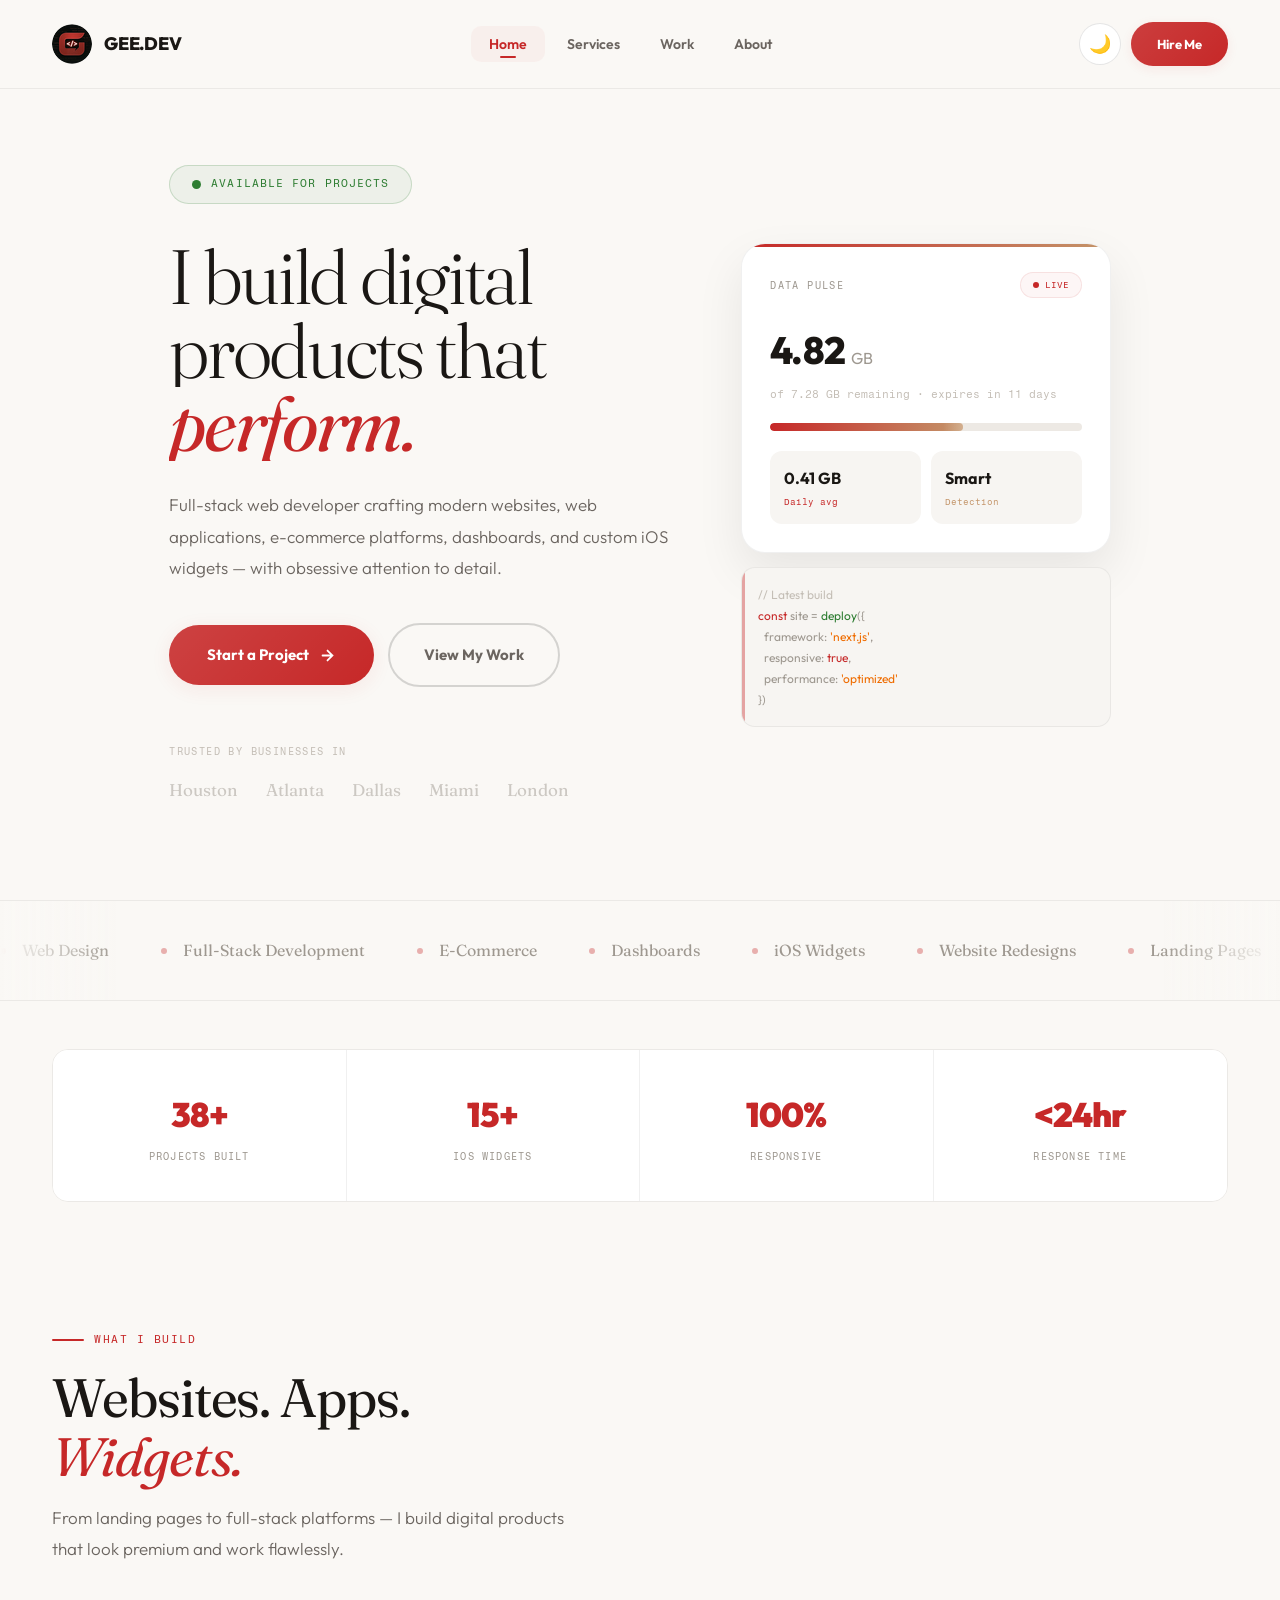
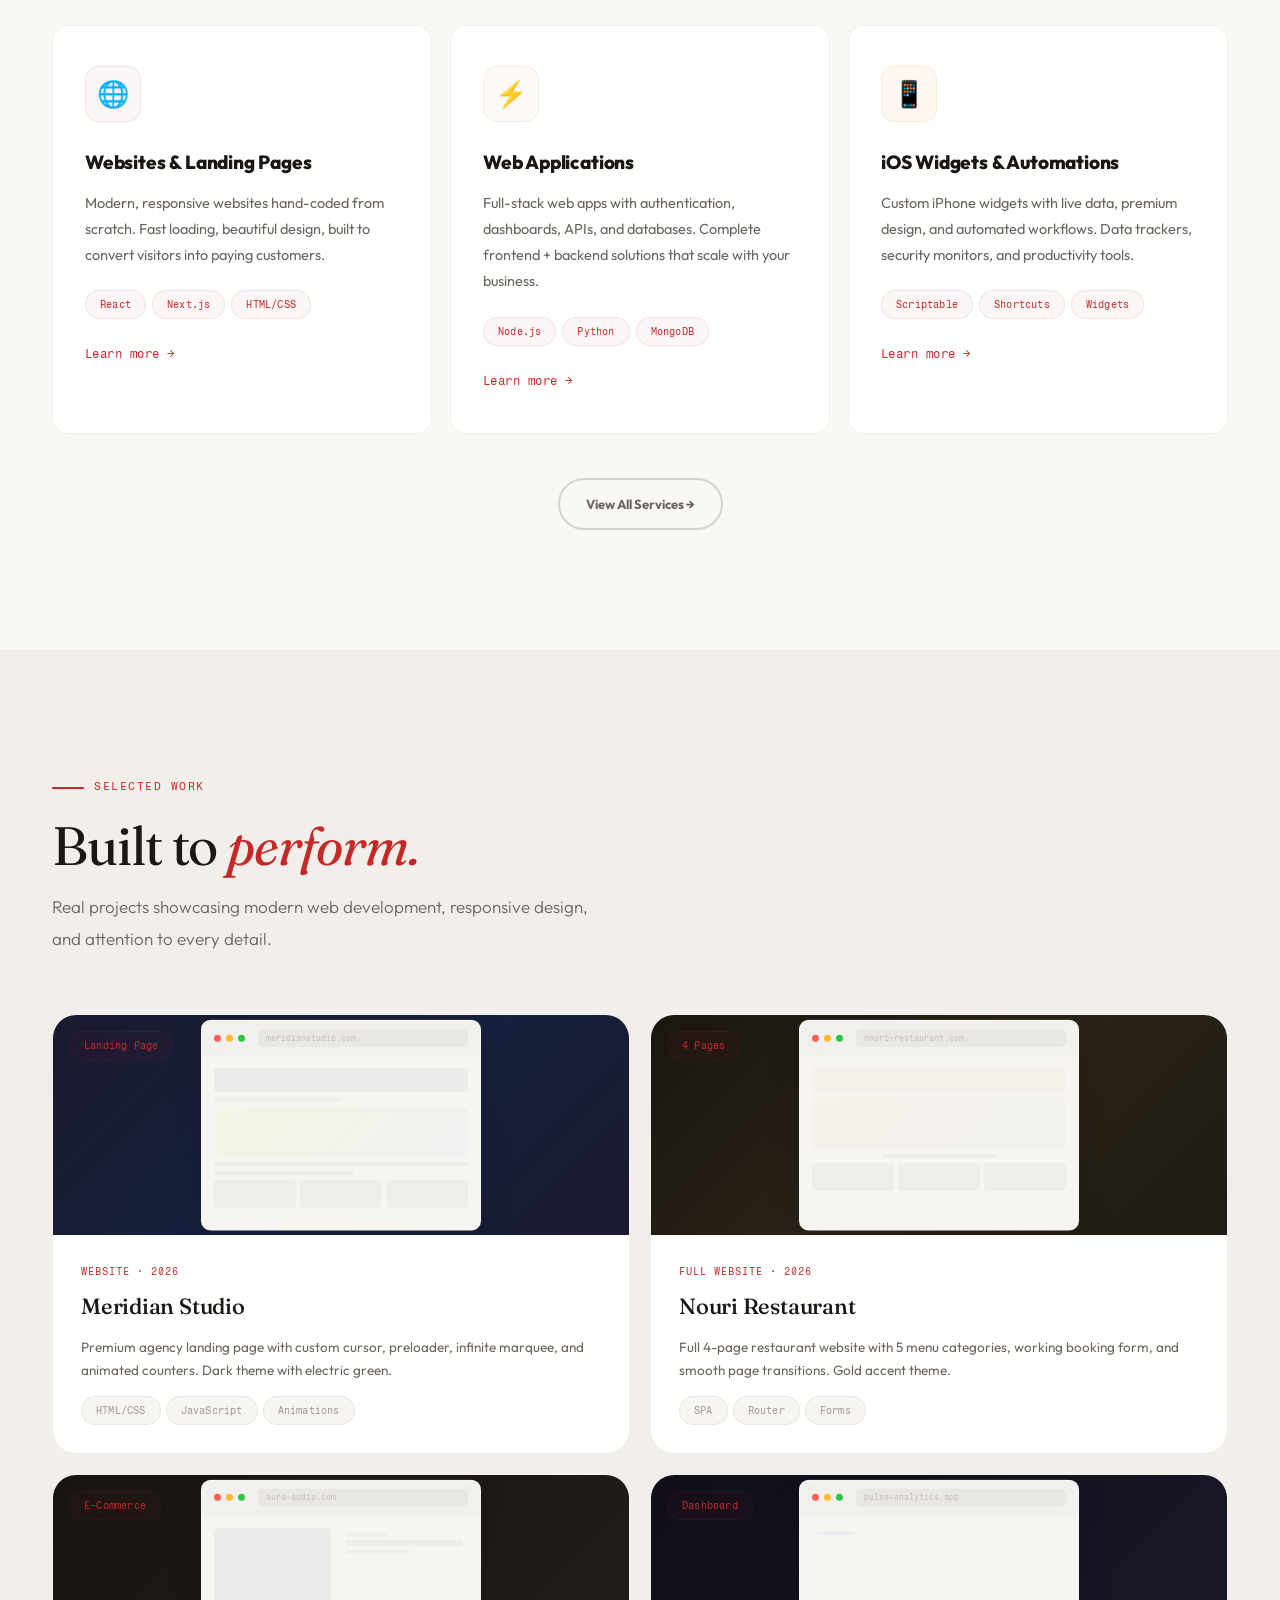
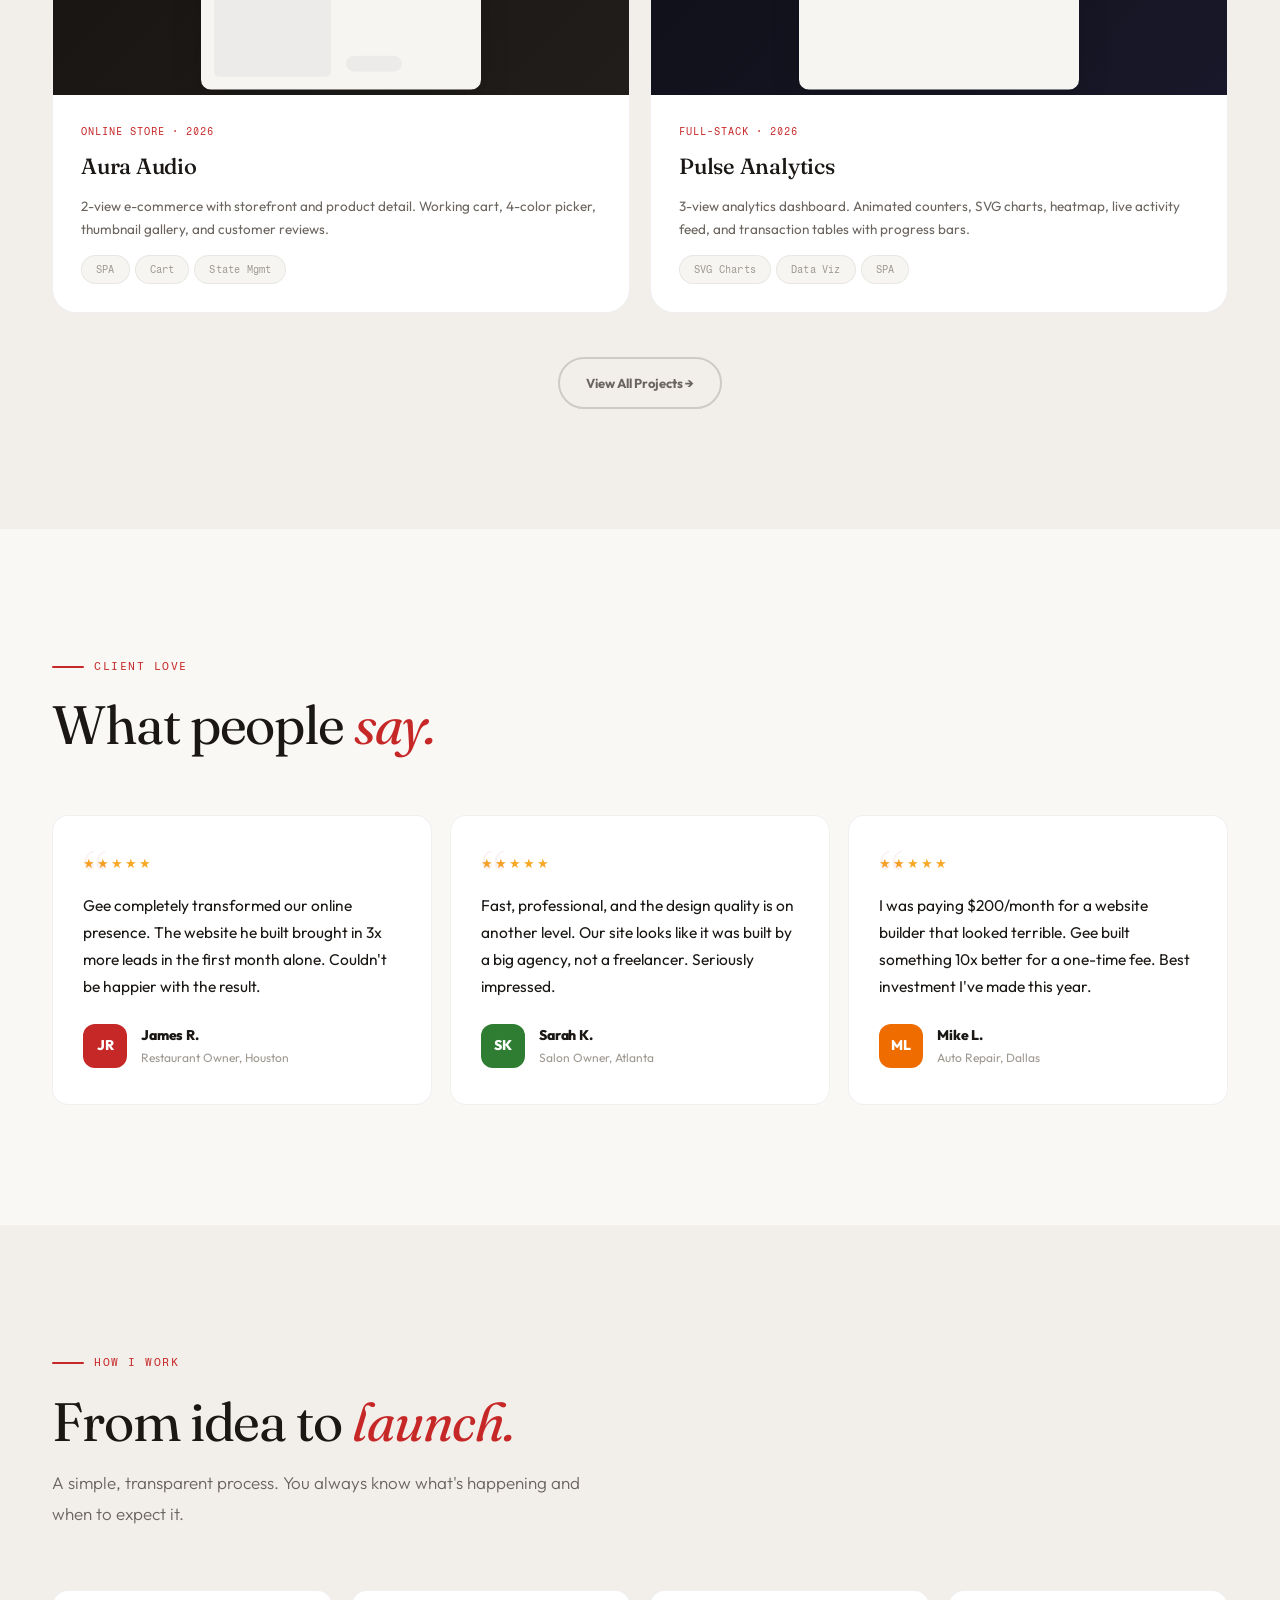
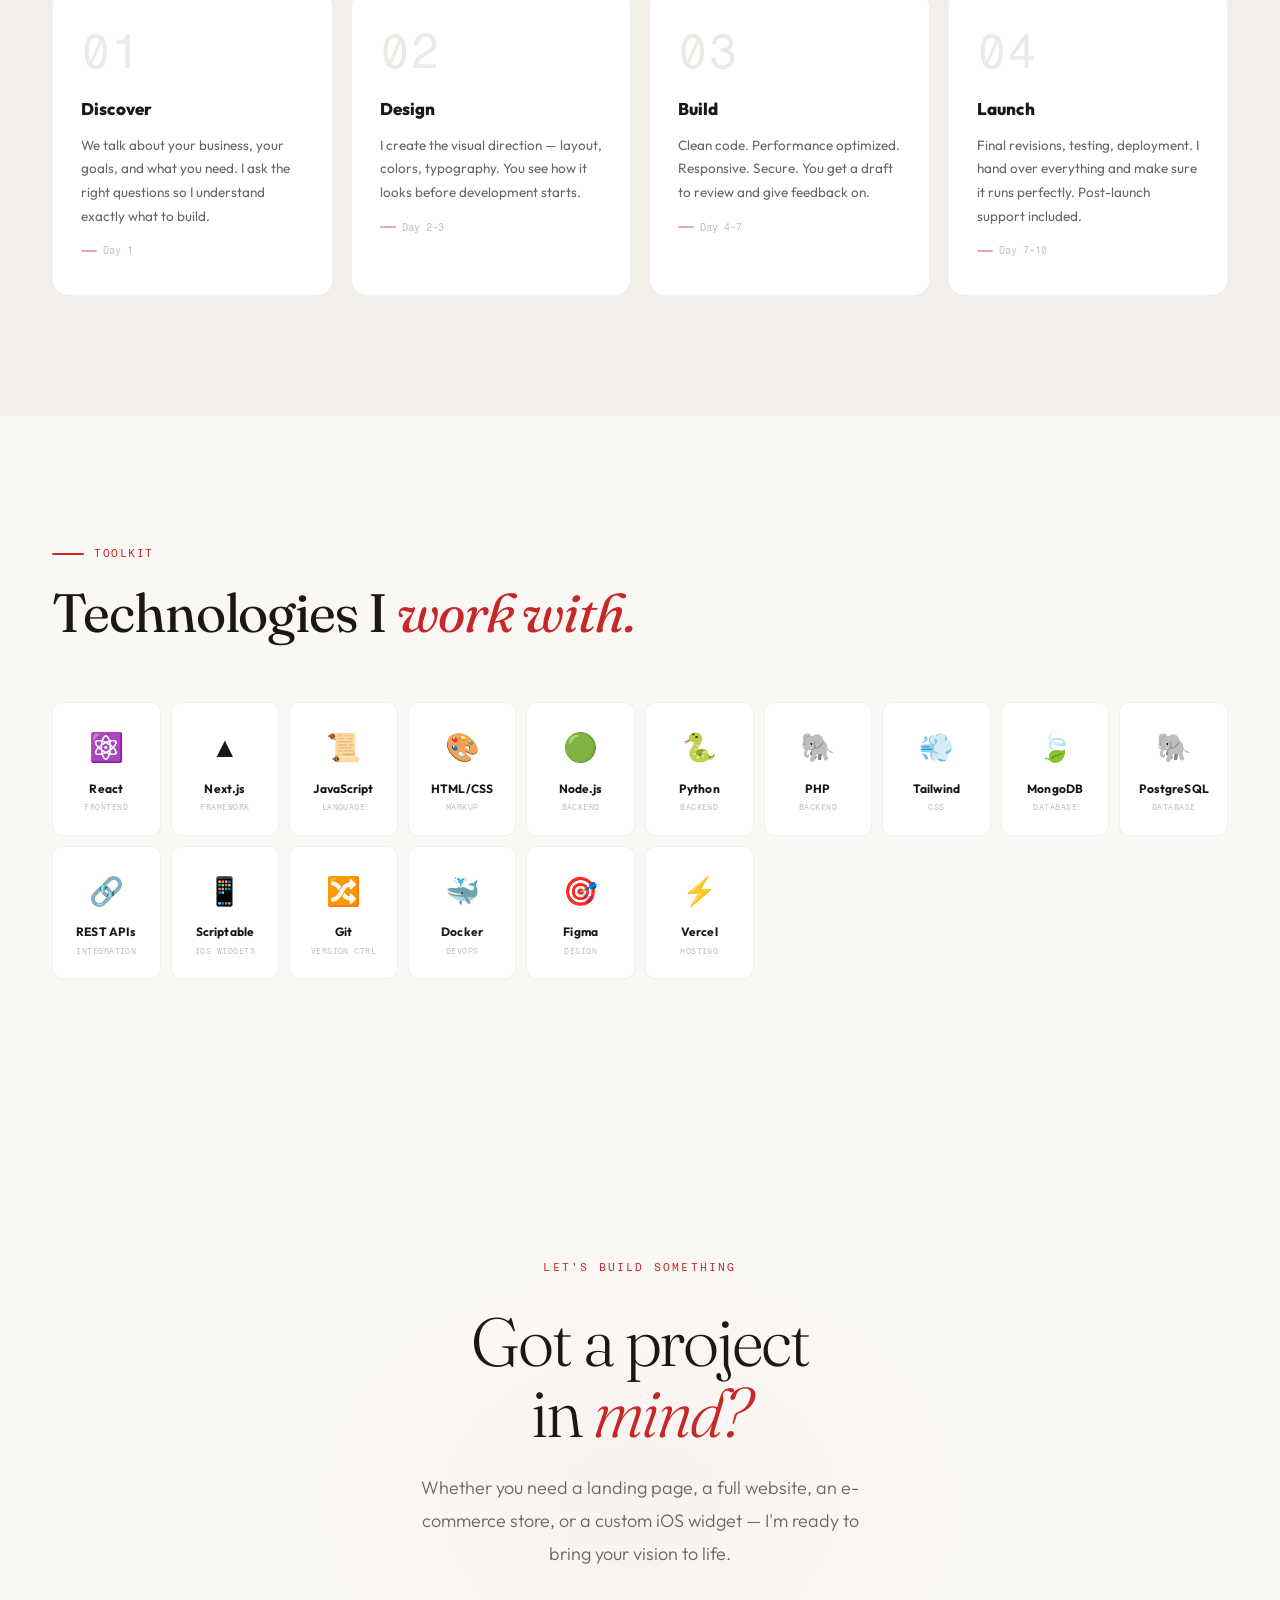
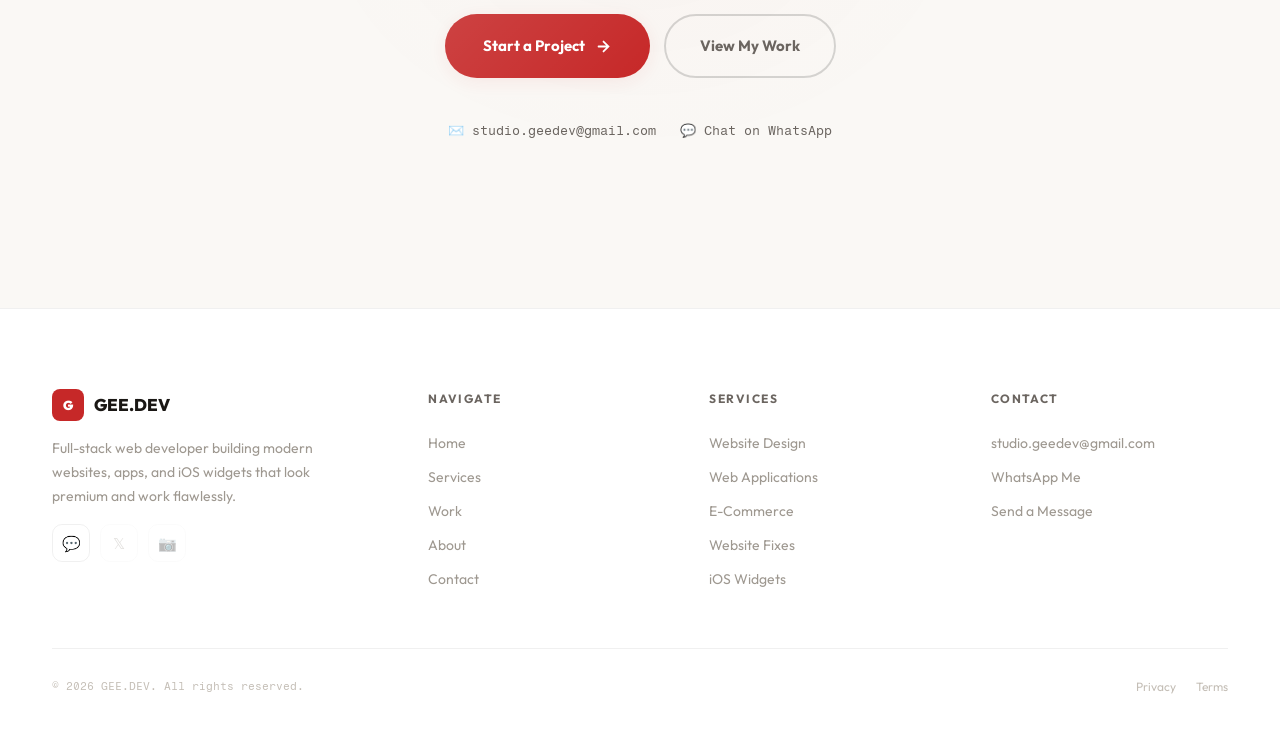
==== index.html @ 50d28ce0 "Update navigation styles for smoother transitions" ====
<!DOCTYPE html>
<html lang="en">
<head>
<meta charset="UTF-8">
<meta name="viewport" content="width=device-width, initial-scale=1.0">
<meta name="description" content="Gee — Full-Stack Web Developer. Modern websites, web apps, e-commerce, dashboards, and custom iOS widgets.">
<title>GEE.DEV — Full-Stack Web Developer</title>
<link rel="preconnect" href="https://fonts.googleapis.com">
<link rel="preconnect" href="https://fonts.gstatic.com" crossorigin>
<link href="https://fonts.googleapis.com/css2?family=Fraunces:ital,opsz,wght@0,9..144,300;0,9..144,400;0,9..144,500;0,9..144,600;0,9..144,700;1,9..144,300;1,9..144,400;1,9..144,500&family=Outfit:wght@200;300;400;500;600;700;800;900&family=Fragment+Mono:wght@400&display=swap" rel="stylesheet">
<style>
/* ═══════════════════════════════════════════════════════════
   GEE.DEV — FULL DESIGN SYSTEM + HOME PAGE
   Light default · Dark toggle · Red accent
   ═══════════════════════════════════════════════════════════ */
*,*::before,*::after{margin:0;padding:0;box-sizing:border-box}

/* ═══ LIGHT THEME (default) ═══ */
:root{
  --bg:#faf8f5;--bg2:#f2eeea;--bg3:#e8e4de;
  --surface:#ffffff;--surface2:#f7f5f2;--surface3:#ede9e4;
  --dark:#1a1714;--dark2:#2c2824;--dark3:#3d3832;
  --accent:#c62828;--accent2:#b71c1c;--accent-b:#e53935;--accent-light:#ef5350;
  --accent-dim:rgba(198,40,40,.04);--accent-mid:rgba(198,40,40,.1);--accent-glow:rgba(198,40,40,.08);--accent-strong:rgba(198,40,40,.18);
  --warm:#c4956a;--warm2:#d4a574;--warm-dim:rgba(196,149,106,.06);--warm-mid:rgba(196,149,106,.12);
  --mint:#2e7d32;--mint-dim:rgba(46,125,50,.05);
  --blue:#1565c0;--blue-dim:rgba(21,101,192,.05);
  --amber:#ef6c00;--amber-dim:rgba(239,108,0,.05);
  --pink:#ad1457;--pink-dim:rgba(173,20,87,.05);
  --sky:#0277bd;--sky-dim:rgba(2,119,189,.05);
  --gold:#f9a825;--gold-dim:rgba(249,168,37,.05);
  --text:#1a1714;--text2:#6b6560;--text3:#9e9890;--text4:#c4beb6;
  --border:rgba(0,0,0,.06);--border2:rgba(0,0,0,.1);--border3:rgba(0,0,0,.15);--border-h:rgba(198,40,40,.18);
  --shadow-sm:0 2px 8px rgba(0,0,0,.04);--shadow-md:0 8px 24px rgba(0,0,0,.06);--shadow-lg:0 20px 48px rgba(0,0,0,.08);--shadow-xl:0 32px 72px rgba(0,0,0,.1);
  --glass:rgba(255,255,255,.8);--glass-border:rgba(0,0,0,.06);
  --nav-bg:rgba(250,248,245,.88);
  --fd:'Fraunces',serif;--fb:'Outfit',sans-serif;--fm:'Fragment Mono',monospace;
  --r:16px;--rs:10px;--rx:24px;--ease:cubic-bezier(.23,1,.32,1);--ease2:cubic-bezier(.4,0,.2,1);
}

/* ═══ DARK THEME ═══ */
[data-theme="dark"]{
  --bg:#0e0d10;--bg2:#141318;--bg3:#1a1920;
  --surface:#18171e;--surface2:#1e1d26;--surface3:#26252e;
  --dark:#f0ece8;--dark2:#d8d4ce;--dark3:#b8b4ae;
  --accent:#ef5350;--accent2:#e53935;--accent-b:#ff6b6b;--accent-light:#ff8a80;
  --accent-dim:rgba(239,83,80,.05);--accent-mid:rgba(239,83,80,.12);--accent-glow:rgba(239,83,80,.1);--accent-strong:rgba(239,83,80,.2);
  --warm:#c4956a;--warm2:#d4a574;--warm-dim:rgba(196,149,106,.06);--warm-mid:rgba(196,149,106,.1);
  --mint:#66bb6a;--mint-dim:rgba(102,187,106,.06);
  --blue:#42a5f5;--blue-dim:rgba(66,165,245,.06);
  --amber:#ffa726;--amber-dim:rgba(255,167,38,.06);
  --pink:#ec407a;--pink-dim:rgba(236,64,122,.06);
  --sky:#29b6f6;--sky-dim:rgba(41,182,246,.06);
  --gold:#ffca28;--gold-dim:rgba(255,202,40,.06);
  --text:#e8e4e0;--text2:#8a8680;--text3:#5a5650;--text4:#3a3630;
  --border:rgba(255,255,255,.05);--border2:rgba(255,255,255,.08);--border3:rgba(255,255,255,.12);--border-h:rgba(239,83,80,.2);
  --shadow-sm:0 2px 8px rgba(0,0,0,.15);--shadow-md:0 8px 24px rgba(0,0,0,.2);--shadow-lg:0 20px 48px rgba(0,0,0,.25);--shadow-xl:0 32px 72px rgba(0,0,0,.3);
  --glass:rgba(14,13,16,.85);--glass-border:rgba(255,255,255,.06);
  --nav-bg:rgba(14,13,16,.88);
}

/* BASE */
html{scroll-behavior:smooth}
body{background:var(--bg);color:var(--text);font-family:var(--fb);font-size:16px;line-height:1.7;overflow-x:hidden;-webkit-font-smoothing:antialiased;transition:background .5s var(--ease2),color .4s}
::selection{background:var(--accent);color:#fff}
a{color:inherit;text-decoration:none}
img{max-width:100%;display:block}

/* GRAIN OVERLAY */
body::after{content:'';position:fixed;inset:0;z-index:9998;pointer-events:none;opacity:.018;background-image:url("data:image/svg+xml,%3Csvg viewBox='0 0 512 512' xmlns='http://www.w3.org/2000/svg'%3E%3Cfilter id='n'%3E%3CfeTurbulence type='fractalNoise' baseFrequency='0.65' numOctaves='4' stitchTiles='stitch'/%3E%3C/filter%3E%3Crect width='100%25' height='100%25' filter='url(%23n)'/%3E%3C/svg%3E")}
[data-theme="dark"] body::after{opacity:.03}

/* AMBIENT GLOW */
.ambient{position:fixed;inset:0;pointer-events:none;z-index:0;overflow:hidden}
.ambient-orb{position:absolute;border-radius:50%;filter:blur(80px);opacity:.4;transition:opacity .6s}
.orb-1{width:600px;height:600px;top:-200px;right:-100px;background:var(--accent-dim);animation:orbFloat1 20s ease-in-out infinite}
.orb-2{width:400px;height:400px;bottom:-100px;left:-80px;background:var(--warm-dim);animation:orbFloat2 25s ease-in-out infinite}
.orb-3{width:300px;height:300px;top:40%;left:50%;background:var(--accent-dim);animation:orbFloat3 30s ease-in-out infinite}
@keyframes orbFloat1{0%,100%{transform:translate(0,0) scale(1)}50%{transform:translate(-40px,30px) scale(1.05)}}
@keyframes orbFloat2{0%,100%{transform:translate(0,0) scale(1)}50%{transform:translate(30px,-20px) scale(1.08)}}
@keyframes orbFloat3{0%,100%{transform:translate(-50%,0) scale(1)}50%{transform:translate(-50%,20px) scale(1.1)}}

/* LAYOUT */
.wrap{position:relative;z-index:1}
.container{max-width:1280px;margin:0 auto;padding:0 52px}
.section{padding:120px 0}

/* PAGE ENTRANCE */
.page-enter{animation:pageIn .6s var(--ease) both}
@keyframes pageIn{from{opacity:0;transform:translateY(16px)}to{opacity:1;transform:translateY(0)}}

/* ═══════════════════════════════════════════════════════════
   NAVIGATION
   ═══════════════════════════════════════════════════════════ */
.nav{position:fixed;top:0;left:0;right:0;z-index:1000;padding:22px 0;transition:padding .4s,box-shadow .3s;background:var(--nav-bg);backdrop-filter:blur(24px);-webkit-backdrop-filter:blur(24px);border-bottom:1px solid var(--border)}
.nav.scrolled{padding:12px 0;box-shadow:var(--shadow-sm)}
.nav-inner{max-width:1280px;margin:0 auto;padding:0 52px;display:flex;align-items:center;justify-content:space-between}
/* Logo */
.nav-logo{display:flex;align-items:center;gap:12px;z-index:1001}
.nav-logo-icon{width:40px;height:40px;border-radius:10px;background:var(--accent);display:flex;align-items:center;justify-content:center;font-weight:900;font-size:17px;color:#fff;box-shadow:0 4px 16px var(--accent-glow);transition:all .4s var(--ease);position:relative;overflow:hidden}
.nav-logo-icon::after{content:'';position:absolute;inset:0;background:linear-gradient(135deg,rgba(255,255,255,.15),transparent);border-radius:10px}
.nav-logo:hover .nav-logo-icon{transform:rotate(-6deg) scale(1.08);box-shadow:0 6px 24px var(--accent-glow)}
.nav-logo-text{font-weight:800;font-size:18px;letter-spacing:-.01em}
/* Links */
.nav-links{display:flex;gap:4px;list-style:none;align-items:center}
.nav-links a{font-size:14px;font-weight:600;color:var(--text2);padding:9px 18px;border-radius:10px;transition:all .3s var(--ease);position:relative}
.nav-links a:hover{color:var(--text);background:var(--accent-dim)}
.nav-links a.active{color:var(--accent);background:var(--accent-dim)}
.nav-links a.active::after{content:'';position:absolute;bottom:4px;left:50%;transform:translateX(-50%);width:16px;height:2px;background:var(--accent);border-radius:2px}
/* Right side */
.nav-right{display:flex;align-items:center;gap:10px;z-index:1001}
.nav-hire{padding:11px 26px;background:var(--accent);color:#fff;border-radius:100px;font-weight:700;font-size:13px;transition:all .4s var(--ease);box-shadow:0 3px 12px var(--accent-glow);position:relative;overflow:hidden}
.nav-hire::before{content:'';position:absolute;inset:0;background:linear-gradient(135deg,rgba(255,255,255,.1),transparent)}
.nav-hire:hover{background:var(--accent2);transform:translateY(-1px);box-shadow:0 6px 24px var(--accent-glow)}

/* THEME TOGGLE */
.theme-btn{width:42px;height:42px;border-radius:50%;border:1px solid var(--border2);background:var(--surface);display:flex;align-items:center;justify-content:center;cursor:pointer;transition:all .3s var(--ease);font-size:18px;position:relative;overflow:hidden}
.theme-btn::after{content:'';position:absolute;inset:0;background:var(--accent-dim);opacity:0;transition:opacity .3s;border-radius:50%}
.theme-btn:hover{border-color:var(--accent-mid);transform:scale(1.08)}.theme-btn:hover::after{opacity:1}

/* HAMBURGER */
.hamburger{display:none;width:42px;height:42px;border-radius:10px;border:1px solid var(--border2);background:var(--surface);align-items:center;justify-content:center;cursor:pointer;z-index:1001;transition:all .3s;flex-direction:column;gap:5px;padding:12px}
.hamburger span{display:block;width:100%;height:2px;background:var(--text);border-radius:2px;transition:all .4s var(--ease);transform-origin:center}
.hamburger.active span:nth-child(1){transform:rotate(45deg) translate(5px,5px)}
.hamburger.active span:nth-child(2){opacity:0;transform:scaleX(0)}
.hamburger.active span:nth-child(3){transform:rotate(-45deg) translate(5px,-5px)}

/* MOBILE MENU */
.mobile-overlay{position:fixed;top:0;left:0;right:0;bottom:0;background:#faf8f5;background:var(--bg);z-index:998;display:none;flex-direction:column;align-items:center;justify-content:center;gap:10px;padding:20px}
.mobile-overlay.open{display:flex}
[data-theme="dark"] .mobile-overlay{background:#0e0d10;background:var(--bg)}
.mobile-overlay a{display:block;font-size:22px;font-weight:800;padding:18px 40px;color:#1a1714;color:var(--text);border-radius:16px;width:280px;text-align:center;background:#ffffff;background:var(--surface);border:2px solid rgba(0,0,0,.08);border-color:var(--border2);text-decoration:none;box-shadow:0 2px 8px rgba(0,0,0,.04)}
[data-theme="dark"] .mobile-overlay a{color:#e8e4e0;background:#18171e;border-color:rgba(255,255,255,.08)}
.mobile-overlay a.active{color:#c62828;color:var(--accent);border-color:rgba(198,40,40,.2);border-color:var(--accent-mid);background:rgba(198,40,40,.04);background:var(--accent-dim)}
[data-theme="dark"] .mobile-overlay a.active{color:#ef5350;border-color:rgba(239,83,80,.2);background:rgba(239,83,80,.05)}
.mobile-overlay .mobile-cta{display:block;margin-top:12px;padding:18px 40px;background:#c62828;background:var(--accent);color:#ffffff!important;border-radius:100px;font-weight:800;font-size:18px;width:280px;text-align:center;border:none;box-shadow:0 6px 24px rgba(198,40,40,.15)}
[data-theme="dark"] .mobile-overlay .mobile-cta{background:#ef5350}
.mobile-theme{display:flex;margin-top:20px;width:52px;height:52px;border-radius:50%;border:2px solid rgba(0,0,0,.08);border-color:var(--border2);background:#ffffff;background:var(--surface);align-items:center;justify-content:center;cursor:pointer;font-size:22px}
[data-theme="dark"] .mobile-theme{background:#18171e;border-color:rgba(255,255,255,.08)}

/* ═══════════════════════════════════════════════════════════
   BUTTONS
   ═══════════════════════════════════════════════════════════ */
.btn-p{display:inline-flex;align-items:center;gap:10px;padding:17px 38px;background:var(--accent);color:#fff;border-radius:100px;font-weight:700;font-size:15px;transition:all .4s var(--ease);box-shadow:0 4px 20px var(--accent-glow);border:none;cursor:pointer;font-family:var(--fb);position:relative;overflow:hidden}
.btn-p::before{content:'';position:absolute;inset:0;background:linear-gradient(135deg,rgba(255,255,255,.12),transparent);pointer-events:none}
.btn-p:hover{background:var(--accent2);transform:translateY(-2px);box-shadow:0 10px 32px var(--accent-glow)}
.btn-p svg{width:17px;height:17px;transition:transform .3s}.btn-p:hover svg{transform:translateX(3px)}
.btn-g{display:inline-flex;align-items:center;gap:10px;padding:17px 34px;border:2px solid var(--border3);border-radius:100px;font-weight:700;font-size:15px;color:var(--text2);transition:all .4s var(--ease);cursor:pointer;font-family:var(--fb);background:none}
.btn-g:hover{border-color:var(--accent);color:var(--accent)}
.btn-sm{padding:13px 26px;font-size:13px}

/* ═══════════════════════════════════════════════════════════
   SECTION HEADERS
   ═══════════════════════════════════════════════════════════ */
.sh{margin-bottom:60px}
.sh-tag{display:inline-flex;align-items:center;gap:10px;font-family:var(--fm);font-size:11px;color:var(--accent);letter-spacing:.14em;text-transform:uppercase;margin-bottom:20px}
.sh-tag::before{content:'';width:32px;height:2px;background:var(--accent);border-radius:2px}
.sh-title{font-family:var(--fd);font-size:clamp(34px,4.5vw,54px);font-weight:400;line-height:1.08;letter-spacing:-.02em}
.sh-title em{font-style:italic;color:var(--accent)}
.sh-desc{margin-top:16px;font-size:17px;font-weight:300;color:var(--text2);max-width:540px;line-height:1.85}

/* ═══════════════════════════════════════════════════════════
   HERO
   ═══════════════════════════════════════════════════════════ */
.hero{min-height:100vh;display:flex;align-items:center;padding-top:110px;padding-bottom:40px;position:relative;overflow:hidden}
.hero-grid{display:grid;grid-template-columns:1.15fr 0.85fr;gap:72px;align-items:center}
.hero-content{max-width:620px}

/* Badge */
.hero-badge{display:inline-flex;align-items:center;gap:10px;padding:9px 22px;border-radius:100px;background:var(--accent-dim);border:1px solid var(--accent-mid);margin-bottom:36px;animation:fadeUp .7s var(--ease)}
.hero-badge-dot{width:9px;height:9px;border-radius:50%;background:var(--accent);position:relative}
.hero-badge-dot::after{content:'';position:absolute;inset:-3px;border-radius:50%;border:2px solid var(--accent);opacity:0;animation:pingDot 2s ease-in-out infinite}
@keyframes pingDot{0%,100%{opacity:0;transform:scale(.8)}50%{opacity:.5;transform:scale(1.4)}}
.hero-badge-text{font-family:var(--fm);font-size:11px;color:var(--accent);letter-spacing:.1em;text-transform:uppercase}

/* Title */
.hero-title{font-family:var(--fd);font-size:clamp(46px,6vw,82px);font-weight:300;line-height:.96;letter-spacing:-.03em;margin-bottom:28px}
.hero-title .line{display:block;overflow:hidden}
.hero-title .line-inner{display:block;animation:lineReveal .8s var(--ease) both}
.hero-title .line:nth-child(2) .line-inner{animation-delay:.08s}
.hero-title .line:nth-child(3) .line-inner{animation-delay:.16s}
@keyframes lineReveal{from{transform:translateY(110%);opacity:0}to{transform:translateY(0);opacity:1}}
.hero-title em{font-style:italic;font-weight:400;color:var(--accent)}
.hero-title .light{font-weight:200;color:var(--text2)}

/* Subtitle */
.hero-sub{font-size:17px;font-weight:300;color:var(--text2);line-height:1.85;max-width:500px;margin-bottom:40px;animation:fadeUp .7s var(--ease) .2s both}
@keyframes fadeUp{from{opacity:0;transform:translateY(24px)}to{opacity:1;transform:translateY(0)}}

/* Actions */
.hero-actions{display:flex;gap:14px;align-items:center;flex-wrap:wrap;animation:fadeUp .7s var(--ease) .28s both}

/* Trusted by */
.hero-trusted{margin-top:56px;animation:fadeUp .7s var(--ease) .36s both}
.hero-trusted-label{font-family:var(--fm);font-size:10px;color:var(--text4);letter-spacing:.14em;text-transform:uppercase;margin-bottom:16px}
.hero-trusted-logos{display:flex;gap:28px;align-items:center;flex-wrap:wrap}
.trusted-logo{font-family:var(--fd);font-size:17px;color:var(--text3);opacity:.5;transition:all .3s;cursor:default;white-space:nowrap}
.trusted-logo:hover{opacity:1;color:var(--text2)}

/* HERO DECO */
.hero-deco{animation:fadeUp .9s var(--ease) .4s both;perspective:1000px}
.deco-main{background:var(--surface);border:1px solid var(--border);border-radius:var(--rx);padding:28px;font-family:var(--fm);box-shadow:var(--shadow-lg);transition:all .5s var(--ease);position:relative;overflow:hidden}
.deco-main::before{content:'';position:absolute;top:0;left:0;right:0;height:3px;background:linear-gradient(90deg,var(--accent),var(--warm));border-radius:var(--rx) var(--rx) 0 0}
.deco-main:hover{transform:translateY(-4px) rotateX(1deg);box-shadow:var(--shadow-xl)}
.deco-header{display:flex;align-items:center;justify-content:space-between;margin-bottom:20px}
.deco-title{font-size:10px;text-transform:uppercase;letter-spacing:.14em;color:var(--text3)}
.deco-live{display:flex;align-items:center;gap:6px;font-size:9px;padding:4px 12px;border-radius:100px;background:var(--accent-dim);color:var(--accent);border:1px solid var(--accent-mid)}
.deco-live-dot{width:6px;height:6px;border-radius:50%;background:var(--accent);animation:livePulse 2s ease-in-out infinite}
@keyframes livePulse{0%,100%{box-shadow:0 0 0 0 var(--accent-glow)}50%{box-shadow:0 0 0 5px transparent}}
.deco-value{font-size:38px;font-weight:800;font-family:var(--fb);margin-bottom:4px;letter-spacing:-.02em}
.deco-value span{font-size:16px;color:var(--text3);font-weight:400}
.deco-sub{font-size:11px;color:var(--text4);margin-bottom:18px}
.deco-bar{width:100%;height:8px;border-radius:100px;background:var(--surface3);overflow:hidden;margin-bottom:20px;position:relative;transition:background .4s}
.deco-bar-fill{height:100%;border-radius:100px;background:linear-gradient(90deg,var(--accent),var(--warm));width:0;transition:width 2s var(--ease);position:relative}
.deco-bar-fill::after{content:'';position:absolute;right:0;top:0;bottom:0;width:20px;background:linear-gradient(90deg,transparent,rgba(255,255,255,.25));border-radius:0 100px 100px 0}
.deco-bar.animated .deco-bar-fill{width:62%}
.deco-grid{display:grid;grid-template-columns:1fr 1fr;gap:10px}
.deco-stat{background:var(--surface2);border-radius:12px;padding:14px;transition:all .3s}
.deco-stat:hover{background:var(--surface3)}
.deco-stat-val{font-size:16px;font-weight:700;font-family:var(--fb)}
.deco-stat-lbl{font-size:9px;color:var(--text3);margin-top:2px}
.deco-stat-lbl.red{color:var(--accent)}.deco-stat-lbl.warm{color:var(--warm)}

/* Code snippet deco */
.deco-code{margin-top:14px;background:var(--surface2);border:1px solid var(--border);border-radius:14px;padding:16px;font-size:12px;line-height:1.75;color:var(--text3);transition:all .4s;position:relative;overflow:hidden}
.deco-code::before{content:'';position:absolute;top:0;left:0;bottom:0;width:3px;background:var(--accent);border-radius:3px 0 0 3px;opacity:.4}
.deco-code .kw{color:var(--accent)}.deco-code .fn{color:var(--mint)}.deco-code .str{color:var(--amber)}.deco-code .cm{color:var(--text4)}

/* ═══════════════════════════════════════════════════════════
   MARQUEE
   ═══════════════════════════════════════════════════════════ */
.marquee{padding:36px 0;border-top:1px solid var(--border);border-bottom:1px solid var(--border);overflow:hidden;position:relative;transition:border-color .4s}
.marquee::before,.marquee::after{content:'';position:absolute;top:0;bottom:0;width:120px;z-index:2;pointer-events:none}
.marquee::before{left:0;background:linear-gradient(90deg,var(--bg),transparent)}
.marquee::after{right:0;background:linear-gradient(-90deg,var(--bg),transparent)}
.marquee-track{display:flex;gap:52px;animation:marqueeDrift 35s linear infinite;white-space:nowrap;width:max-content}
@keyframes marqueeDrift{0%{transform:translateX(0)}100%{transform:translateX(-50%)}}
.marquee-item{display:flex;align-items:center;gap:16px;flex-shrink:0;font-family:var(--fd);font-size:16px;color:var(--text3);transition:color .3s}
.marquee-item:hover{color:var(--text2)}
.marquee-dot{width:6px;height:6px;border-radius:50%;background:var(--accent);opacity:.35}

/* ═══════════════════════════════════════════════════════════
   METRICS
   ═══════════════════════════════════════════════════════════ */
.metrics-section{padding:48px 0 0}
.metrics-grid{display:grid;grid-template-columns:repeat(4,1fr);gap:0;border-radius:var(--r);overflow:hidden;border:1px solid var(--border);transition:border-color .4s}
.m-item{padding:36px 28px;background:var(--surface);text-align:center;border-right:1px solid var(--border);transition:all .4s;position:relative;overflow:hidden}
.m-item:last-child{border-right:none}
.m-item::after{content:'';position:absolute;bottom:0;left:0;right:0;height:3px;background:var(--accent);transform:scaleX(0);transition:transform .5s var(--ease);transform-origin:left}
.m-item:hover{background:var(--surface2)}.m-item:hover::after{transform:scaleX(1)}
.m-val{font-size:34px;font-weight:900;letter-spacing:-.03em;color:var(--accent);margin-bottom:4px}
.m-lbl{font-family:var(--fm);font-size:10px;color:var(--text3);letter-spacing:.12em;text-transform:uppercase}

/* ═══════════════════════════════════════════════════════════
   SERVICES PREVIEW
   ═══════════════════════════════════════════════════════════ */
.sp-grid{display:grid;grid-template-columns:repeat(3,1fr);gap:18px}
.sp-card{background:var(--surface);border:1px solid var(--border);border-radius:var(--r);padding:40px 32px;transition:all .5s var(--ease);position:relative;overflow:hidden;cursor:default}
.sp-card::before{content:'';position:absolute;top:0;left:0;right:0;height:3px;opacity:0;transition:opacity .4s}
.sp-card:hover{border-color:var(--border-h);transform:translateY(-5px);box-shadow:var(--shadow-lg)}.sp-card:hover::before{opacity:1}
.sp-card:nth-child(1)::before{background:linear-gradient(90deg,var(--accent),var(--accent-b))}
.sp-card:nth-child(2)::before{background:linear-gradient(90deg,var(--warm),var(--warm2))}
.sp-card:nth-child(3)::before{background:linear-gradient(90deg,var(--amber),var(--gold))}
.sp-icon{width:56px;height:56px;border-radius:14px;display:flex;align-items:center;justify-content:center;font-size:26px;margin-bottom:24px;transition:transform .4s var(--ease)}
.sp-card:hover .sp-icon{transform:scale(1.1) rotate(-3deg)}
.sp-icon-1{background:var(--accent-dim);border:1px solid var(--accent-mid)}
.sp-icon-2{background:var(--warm-dim);border:1px solid var(--warm-mid)}
.sp-icon-3{background:var(--amber-dim);border:1px solid rgba(239,108,0,.1)}
.sp-title{font-weight:800;font-size:19px;margin-bottom:12px;letter-spacing:-.01em}
.sp-desc{font-size:14.5px;color:var(--text2);line-height:1.8;margin-bottom:22px}
.sp-tags{display:flex;flex-wrap:wrap;gap:6px;margin-bottom:20px}
.tag{padding:5px 14px;border-radius:100px;font-family:var(--fm);font-size:10px;letter-spacing:.02em;transition:all .3s}
.tag-accent{background:var(--accent-dim);color:var(--accent);border:1px solid var(--accent-mid)}
.tag-neutral{background:var(--surface2);color:var(--text3);border:1px solid var(--border)}
.tag-neutral:hover{border-color:var(--accent-mid);color:var(--accent);background:var(--accent-dim)}
.sp-link{font-family:var(--fm);font-size:12px;color:var(--accent);display:inline-flex;align-items:center;gap:8px;letter-spacing:.04em;transition:gap .3s}
.sp-card:hover .sp-link{gap:14px}

/* ═══════════════════════════════════════════════════════════
   FEATURED WORK
   ═══════════════════════════════════════════════════════════ */
.fw-grid{display:grid;grid-template-columns:1fr 1fr;gap:20px}
.fw-card{background:var(--surface);border:1px solid var(--border);border-radius:var(--rx);overflow:hidden;transition:all .5s var(--ease)}
.fw-card:hover{border-color:var(--border-h);transform:translateY(-4px);box-shadow:var(--shadow-xl)}
/* Visual area */
.fw-visual{height:220px;position:relative;overflow:hidden}
.fw-visual-bg{position:absolute;inset:0;transition:transform .7s var(--ease)}
.fw-card:hover .fw-visual-bg{transform:scale(1.04)}
.fw-badge{position:absolute;top:16px;left:16px;z-index:2}
/* Browser mockup */
.fw-mockup{position:absolute;top:50%;left:50%;transform:translate(-50%,-50%);width:72%;max-width:280px;z-index:1}
.mock-browser{background:var(--surface2);border:1px solid rgba(255,255,255,.06);border-radius:10px;overflow:hidden;box-shadow:0 8px 32px rgba(0,0,0,.12)}
.mock-bar{padding:8px 12px;display:flex;align-items:center;gap:5px;border-bottom:1px solid rgba(255,255,255,.04);background:rgba(0,0,0,.02)}
.mock-dot{width:7px;height:7px;border-radius:50%}.dot-r{background:#ff5f57}.dot-y{background:#febc2e}.dot-g{background:#28c840}
.mock-url{margin-left:8px;flex:1;height:18px;border-radius:5px;background:rgba(0,0,0,.04);font-family:var(--fm);font-size:8px;color:var(--text4);display:flex;align-items:center;padding:0 8px}
[data-theme="dark"] .mock-url{background:rgba(255,255,255,.04)}
.mock-screen{aspect-ratio:16/10;padding:12px;display:flex;flex-direction:column;gap:5px}
.mock-bl{border-radius:4px;flex-shrink:0;transition:background .4s}
.mock-h{height:24px;background:rgba(0,0,0,.04)}[data-theme="dark"] .mock-h{background:rgba(255,255,255,.03)}
.mock-n{height:5px;width:50%;background:rgba(0,0,0,.03);border-radius:100px}[data-theme="dark"] .mock-n{background:rgba(255,255,255,.02)}
.mock-hero{height:44px;border-radius:6px}
.mock-grid{display:grid;grid-template-columns:1fr 1fr 1fr;gap:4px;height:28px}.mock-grid div{border-radius:4px;background:rgba(0,0,0,.03)}[data-theme="dark"] .mock-grid div{background:rgba(255,255,255,.02)}
.mock-t{height:4px;background:rgba(0,0,0,.03);border-radius:100px}[data-theme="dark"] .mock-t{background:rgba(255,255,255,.02)}
.mock-ts{width:55%}
/* Info area */
.fw-info{padding:28px}
.fw-meta{font-family:var(--fm);font-size:10px;text-transform:uppercase;letter-spacing:.1em;color:var(--accent);margin-bottom:8px}
.fw-title{font-family:var(--fd);font-size:22px;font-weight:500;margin-bottom:10px;letter-spacing:-.01em}
.fw-desc{font-size:13.5px;color:var(--text2);line-height:1.7;margin-bottom:14px}
.fw-tags{display:flex;flex-wrap:wrap;gap:5px}

/* ═══════════════════════════════════════════════════════════
   TESTIMONIALS
   ═══════════════════════════════════════════════════════════ */
.test-grid{display:grid;grid-template-columns:repeat(3,1fr);gap:18px}
.test-card{background:var(--surface);border:1px solid var(--border);border-radius:var(--r);padding:36px 30px;transition:all .5s var(--ease);position:relative}
.test-card::before{content:'';position:absolute;top:28px;left:30px;font-family:var(--fd);font-size:72px;color:var(--accent);opacity:.06;line-height:1;content:'\201C'}
.test-card:hover{border-color:var(--border2);transform:translateY(-3px);box-shadow:var(--shadow-md)}
.test-stars{color:var(--gold);font-size:13px;margin-bottom:18px;letter-spacing:2px}
.test-quote{font-size:15.5px;line-height:1.75;margin-bottom:24px;font-weight:400;position:relative;z-index:1}
.test-author{display:flex;align-items:center;gap:14px}
.test-avatar{width:44px;height:44px;border-radius:12px;display:flex;align-items:center;justify-content:center;font-weight:800;font-size:14px;color:#fff;box-shadow:0 3px 10px var(--shadow-md)}
.test-name{font-weight:800;font-size:14px;letter-spacing:-.01em}
.test-role{font-size:12px;color:var(--text3)}

/* ═══════════════════════════════════════════════════════════
   PROCESS
   ═══════════════════════════════════════════════════════════ */
.process-grid{display:grid;grid-template-columns:repeat(4,1fr);gap:18px}
.ps-card{background:var(--surface);border:1px solid var(--border);border-radius:var(--r);padding:36px 28px;transition:all .5s var(--ease);position:relative;overflow:hidden}
.ps-card::before{content:'';position:absolute;top:0;left:0;right:0;height:3px;background:var(--accent);opacity:0;transition:opacity .4s}
.ps-card:hover{border-color:var(--border-h);transform:translateY(-3px);box-shadow:var(--shadow-md)}.ps-card:hover::before{opacity:1}
.ps-num{font-family:var(--fm);font-size:48px;color:var(--surface3);line-height:1;margin-bottom:20px;transition:color .5s var(--ease)}
.ps-card:hover .ps-num{color:var(--accent-mid)}
.ps-title{font-weight:800;font-size:17px;margin-bottom:10px}
.ps-desc{font-size:13.5px;color:var(--text2);line-height:1.75}
.ps-time{font-family:var(--fm);font-size:10px;color:var(--text4);margin-top:14px;display:flex;align-items:center;gap:6px}
.ps-time::before{content:'';width:16px;height:2px;background:var(--accent);border-radius:2px;opacity:.4}

/* ═══════════════════════════════════════════════════════════
   TECH STACK
   ═══════════════════════════════════════════════════════════ */
.stack-grid{display:grid;grid-template-columns:repeat(auto-fill,minmax(108px,1fr));gap:10px}
.stack-item{background:var(--surface);border:1px solid var(--border);border-radius:var(--rs);padding:20px 12px;text-align:center;transition:all .4s var(--ease);cursor:default}
.stack-item:hover{border-color:var(--border-h);transform:translateY(-3px);background:var(--accent-dim);box-shadow:var(--shadow-md)}
.stack-icon{font-size:28px;margin-bottom:8px;display:block;transition:transform .3s}
.stack-item:hover .stack-icon{transform:scale(1.15)}
.stack-name{font-size:12px;font-weight:700;letter-spacing:.01em}
.stack-sub{font-family:var(--fm);font-size:8px;color:var(--text4);margin-top:2px;text-transform:uppercase;letter-spacing:.06em}

/* ═══════════════════════════════════════════════════════════
   CTA SECTION
   ═══════════════════════════════════════════════════════════ */
.cta{padding:160px 0;text-align:center;position:relative;overflow:hidden}
.cta-glow{position:absolute;top:50%;left:50%;transform:translate(-50%,-50%);width:800px;height:600px;background:radial-gradient(ellipse,var(--accent-dim) 0%,transparent 60%);pointer-events:none;opacity:.6}
.cta-pre{font-family:var(--fm);font-size:11px;color:var(--accent);text-transform:uppercase;letter-spacing:.2em;margin-bottom:28px;position:relative}
.cta-title{font-family:var(--fd);font-size:clamp(40px,5.5vw,68px);font-weight:300;line-height:1.05;margin-bottom:22px;letter-spacing:-.03em;position:relative}
.cta-title em{font-style:italic;color:var(--accent)}
.cta-desc{font-size:18px;color:var(--text2);max-width:480px;margin:0 auto 44px;line-height:1.85;font-weight:300;position:relative}
.cta-btns{display:flex;justify-content:center;gap:14px;flex-wrap:wrap;position:relative}
.cta-contact{display:flex;align-items:center;gap:24px;margin-top:36px;justify-content:center;flex-wrap:wrap;position:relative}
.cta-contact a{font-family:var(--fm);font-size:13px;color:var(--text2);display:flex;align-items:center;gap:8px;transition:color .3s;padding:6px 0}
.cta-contact a:hover{color:var(--accent)}

/* ═══════════════════════════════════════════════════════════
   FOOTER
   ═══════════════════════════════════════════════════════════ */
.footer{padding:80px 0 40px;border-top:1px solid var(--border);background:var(--surface);transition:all .4s}
.footer-grid{display:grid;grid-template-columns:1.4fr 1fr 1fr 1fr;gap:44px;margin-bottom:52px}
.footer-brand{display:flex;align-items:center;gap:10px;margin-bottom:16px}
.footer-brand-icon{width:32px;height:32px;border-radius:8px;background:var(--accent);display:flex;align-items:center;justify-content:center;font-weight:900;font-size:13px;color:#fff}
.footer-brand-text{font-weight:800;font-size:17px}
.footer-desc{font-size:14px;color:var(--text3);line-height:1.7;max-width:280px;margin-bottom:16px}
.footer-social{display:flex;gap:10px}
.footer-social a{width:38px;height:38px;border-radius:10px;border:1px solid var(--border);display:flex;align-items:center;justify-content:center;font-size:15px;transition:all .3s;color:var(--text3)}
.footer-social a:hover{background:var(--accent-dim);border-color:var(--accent-mid);color:var(--accent)}
.footer-social a.off{pointer-events:none;opacity:.3}
.footer-title{font-size:12px;font-weight:700;letter-spacing:.12em;text-transform:uppercase;color:var(--text2);margin-bottom:18px}
.footer-link{display:block;font-size:14px;color:var(--text3);padding:5px 0;transition:color .3s}
.footer-link:hover{color:var(--accent)}
.footer-bottom{display:flex;justify-content:space-between;align-items:center;padding-top:28px;border-top:1px solid var(--border)}
.footer-copy{font-family:var(--fm);font-size:11px;color:var(--text4)}
.footer-bottom-links{display:flex;gap:20px}
.footer-bottom-links a{font-size:12px;color:var(--text4);transition:color .3s}
.footer-bottom-links a:hover{color:var(--accent)}

/* ═══════════════════════════════════════════════════════════
   REVEALS
   ═══════════════════════════════════════════════════════════ */
.reveal{opacity:0;transform:translateY(36px);transition:opacity .8s var(--ease),transform .8s var(--ease)}
.reveal.visible{opacity:1;transform:translateY(0)}
.stagger-1{transition-delay:.08s}.stagger-2{transition-delay:.16s}.stagger-3{transition-delay:.24s}.stagger-4{transition-delay:.32s}

/* ═══════════════════════════════════════════════════════════
   RESPONSIVE
   ═══════════════════════════════════════════════════════════ */
@media(max-width:1100px){
  .container{padding:0 36px}.nav-inner{padding:0 36px}
  .hero-deco{display:none}.hero-grid{grid-template-columns:1fr}
  .fw-grid{grid-template-columns:1fr}
  .metrics-grid{grid-template-columns:1fr 1fr}
  .m-item:nth-child(2){border-right:none}
  .m-item:nth-child(1),.m-item:nth-child(2){border-bottom:1px solid var(--border)}
  .process-grid{grid-template-columns:1fr 1fr}
  .footer-grid{grid-template-columns:1fr 1fr;gap:28px}
}
@media(max-width:768px){
  .container{padding:0 20px}.nav-inner{padding:0 20px}
  .section{padding:80px 0}
  .nav-links{display:none}
  .nav-hire{display:none}
  .hamburger{display:flex}
  .hero{min-height:auto;padding:140px 0 64px}
  .hero-actions{flex-direction:column;align-items:stretch}
  .btn-p,.btn-g{justify-content:center}
  .hero-trusted-logos{gap:16px}
  .metrics-grid{grid-template-columns:1fr}
  .m-item{border-right:none;border-bottom:1px solid var(--border)}.m-item:last-child{border-bottom:none}
  .sp-grid{grid-template-columns:1fr}
  .test-grid{grid-template-columns:1fr}
  .process-grid{grid-template-columns:1fr}
  .stack-grid{grid-template-columns:repeat(3,1fr)}
  .cta-btns{flex-direction:column;align-items:center}
  .cta-contact{flex-direction:column;gap:12px}
  .footer-grid{grid-template-columns:1fr}
  .footer-bottom{flex-direction:column;gap:14px;text-align:center}
}
</style>
</head>
<body>
<div class="ambient"><div class="ambient-orb orb-1"></div><div class="ambient-orb orb-2"></div><div class="ambient-orb orb-3"></div></div>
<div class="wrap page-enter">

<!-- ═══════════ NAVIGATION ═══════════ -->
<nav class="nav" id="nav"><div class="nav-inner">
<a href="index.html" class="nav-logo"><div class="nav-logo-icon">G</div><span class="nav-logo-text">GEE.DEV</span></a>
<ul class="nav-links">
<li><a href="index.html" class="active">Home</a></li>
<li><a href="services.html">Services</a></li>
<li><a href="work.html">Work</a></li>
<li><a href="about.html">About</a></li>
</ul>
<div class="nav-right">
<button class="theme-btn" id="themeBtn" title="Toggle theme"><span class="theme-icon">🌙</span></button>
<a href="contact.html" class="nav-hire">Hire Me</a>
<button class="hamburger" id="burger"><span></span><span></span><span></span></button>
</div>
</div></nav>

<!-- MOBILE MENU -->
<div class="mobile-overlay" id="mobileOverlay">
<a href="index.html" class="active">Home</a>
<a href="services.html">Services</a>
<a href="work.html">Work</a>
<a href="about.html">About</a>
<a href="contact.html" class="mobile-cta">Hire Me</a>
<button class="mobile-theme" id="mobileTheme"><span class="theme-icon">🌙</span></button>
</div>

<!-- ═══════════ HERO ═══════════ -->
<section class="hero"><div class="container"><div class="hero-grid">
<div class="hero-content">
<div class="hero-badge"><span class="hero-badge-dot"></span><span class="hero-badge-text">Available for Projects</span></div>
<h1 class="hero-title">
<span class="line"><span class="line-inner">I build digital</span></span>
<span class="line"><span class="line-inner">products that</span></span>
<span class="line"><span class="line-inner"><em>perform.</em></span></span>
</h1>
<p class="hero-sub">Full-stack web developer crafting modern websites, web applications, e-commerce platforms, dashboards, and custom iOS widgets — with obsessive attention to detail.</p>
<div class="hero-actions">
<a href="contact.html" class="btn-p"><span>Start a Project</span> <svg viewBox="0 0 24 24" fill="none" stroke="currentColor" stroke-width="2.5" stroke-linecap="round"><path d="M5 12h14M12 5l7 7-7 7"/></svg></a>
<a href="work.html" class="btn-g">View My Work</a>
</div>
<div class="hero-trusted">
<div class="hero-trusted-label">Trusted by businesses in</div>
<div class="hero-trusted-logos">
<span class="trusted-logo">Houston</span>
<span class="trusted-logo">Atlanta</span>
<span class="trusted-logo">Dallas</span>
<span class="trusted-logo">Miami</span>
<span class="trusted-logo">London</span>
</div>
</div>
</div>
<div class="hero-deco">
<div class="deco-main">
<div class="deco-header"><span class="deco-title">Data Pulse</span><span class="deco-live"><span class="deco-live-dot"></span>LIVE</span></div>
<div class="deco-value">4.82 <span>GB</span></div>
<div class="deco-sub">of 7.28 GB remaining · expires in 11 days</div>
<div class="deco-bar" id="decoBar"><div class="deco-bar-fill"></div></div>
<div class="deco-grid">
<div class="deco-stat"><div class="deco-stat-val">0.41 GB</div><div class="deco-stat-lbl red">Daily avg</div></div>
<div class="deco-stat"><div class="deco-stat-val">Smart</div><div class="deco-stat-lbl warm">Detection</div></div>
</div>
</div>
<div class="deco-code"><span class="cm">// Latest build</span><br><span class="kw">const</span> site = <span class="fn">deploy</span>({<br>&nbsp;&nbsp;framework: <span class="str">'next.js'</span>,<br>&nbsp;&nbsp;responsive: <span class="kw">true</span>,<br>&nbsp;&nbsp;performance: <span class="str">'optimized'</span><br>})</div>
</div>
</div></div></section>

<!-- ═══════════ MARQUEE ═══════════ -->
<div class="marquee">
<div class="marquee-track">
<span class="marquee-item"><span class="marquee-dot"></span>Web Design</span>
<span class="marquee-item"><span class="marquee-dot"></span>Full-Stack Development</span>
<span class="marquee-item"><span class="marquee-dot"></span>E-Commerce</span>
<span class="marquee-item"><span class="marquee-dot"></span>Dashboards</span>
<span class="marquee-item"><span class="marquee-dot"></span>iOS Widgets</span>
<span class="marquee-item"><span class="marquee-dot"></span>Website Redesigns</span>
<span class="marquee-item"><span class="marquee-dot"></span>Landing Pages</span>
<span class="marquee-item"><span class="marquee-dot"></span>React / Next.js</span>
<span class="marquee-item"><span class="marquee-dot"></span>API Integration</span>
<span class="marquee-item"><span class="marquee-dot"></span>SEO Optimization</span>
<span class="marquee-item"><span class="marquee-dot"></span>Web Design</span>
<span class="marquee-item"><span class="marquee-dot"></span>Full-Stack Development</span>
<span class="marquee-item"><span class="marquee-dot"></span>E-Commerce</span>
<span class="marquee-item"><span class="marquee-dot"></span>Dashboards</span>
<span class="marquee-item"><span class="marquee-dot"></span>iOS Widgets</span>
<span class="marquee-item"><span class="marquee-dot"></span>Website Redesigns</span>
<span class="marquee-item"><span class="marquee-dot"></span>Landing Pages</span>
<span class="marquee-item"><span class="marquee-dot"></span>React / Next.js</span>
<span class="marquee-item"><span class="marquee-dot"></span>API Integration</span>
<span class="marquee-item"><span class="marquee-dot"></span>SEO Optimization</span>
</div>
</div>

<!-- ═══════════ METRICS ═══════════ -->
<section class="metrics-section"><div class="container"><div class="metrics-grid reveal">
<div class="m-item"><div class="m-val" data-count="50">0+</div><div class="m-lbl">Projects Built</div></div>
<div class="m-item"><div class="m-val" data-count="15">0+</div><div class="m-lbl">iOS Widgets</div></div>
<div class="m-item"><div class="m-val">100%</div><div class="m-lbl">Responsive</div></div>
<div class="m-item"><div class="m-val">&lt;24hr</div><div class="m-lbl">Response Time</div></div>
</div></div></section>

<!-- ═══════════ SERVICES ═══════════ -->
<section class="section"><div class="container">
<div class="sh reveal"><div class="sh-tag">What I Build</div><h2 class="sh-title">Websites. Apps.<br><em>Widgets.</em></h2><p class="sh-desc">From landing pages to full-stack platforms — I build digital products that look premium and work flawlessly.</p></div>
<div class="sp-grid">
<div class="sp-card reveal"><div class="sp-icon sp-icon-1">🌐</div><h3 class="sp-title">Websites & Landing Pages</h3><p class="sp-desc">Modern, responsive websites hand-coded from scratch. Fast loading, beautiful design, built to convert visitors into paying customers.</p><div class="sp-tags"><span class="tag tag-accent">React</span><span class="tag tag-accent">Next.js</span><span class="tag tag-accent">HTML/CSS</span></div><a href="services.html" class="sp-link">Learn more →</a></div>
<div class="sp-card reveal stagger-1"><div class="sp-icon sp-icon-2">⚡</div><h3 class="sp-title">Web Applications</h3><p class="sp-desc">Full-stack web apps with authentication, dashboards, APIs, and databases. Complete frontend + backend solutions that scale with your business.</p><div class="sp-tags"><span class="tag tag-accent">Node.js</span><span class="tag tag-accent">Python</span><span class="tag tag-accent">MongoDB</span></div><a href="services.html" class="sp-link">Learn more →</a></div>
<div class="sp-card reveal stagger-2"><div class="sp-icon sp-icon-3">📱</div><h3 class="sp-title">iOS Widgets & Automations</h3><p class="sp-desc">Custom iPhone widgets with live data, premium design, and automated workflows. Data trackers, security monitors, and productivity tools.</p><div class="sp-tags"><span class="tag tag-accent">Scriptable</span><span class="tag tag-accent">Shortcuts</span><span class="tag tag-accent">Widgets</span></div><a href="services.html" class="sp-link">Learn more →</a></div>
</div>
<div style="text-align:center;margin-top:44px" class="reveal"><a href="services.html" class="btn-g btn-sm">View All Services →</a></div>
</div></section>

<!-- ═══════════ FEATURED WORK ═══════════ -->
<section class="section" style="background:var(--bg2);transition:background .5s"><div class="container">
<div class="sh reveal"><div class="sh-tag">Selected Work</div><h2 class="sh-title">Built to <em>perform.</em></h2><p class="sh-desc">Real projects showcasing modern web development, responsive design, and attention to every detail.</p></div>
<div class="fw-grid">
<div class="fw-card reveal"><div class="fw-visual"><div class="fw-visual-bg" style="background:linear-gradient(135deg,#1a1a2e,#16213e,#1a1a30)"></div><div class="fw-badge tag tag-accent">Landing Page</div><div class="fw-mockup"><div class="mock-browser"><div class="mock-bar"><div class="mock-dot dot-r"></div><div class="mock-dot dot-y"></div><div class="mock-dot dot-g"></div><div class="mock-url">meridianstudio.com</div></div><div class="mock-screen"><div class="mock-bl mock-h"></div><div class="mock-bl mock-n"></div><div class="mock-bl mock-hero" style="height:50px;background:linear-gradient(135deg,rgba(200,255,0,.06),rgba(100,100,200,.04))"></div><div class="mock-bl mock-t"></div><div class="mock-bl mock-t mock-ts"></div><div class="mock-bl mock-grid"><div></div><div></div><div></div></div></div></div></div></div><div class="fw-info"><div class="fw-meta">Website · 2026</div><h3 class="fw-title">Meridian Studio</h3><p class="fw-desc">Premium agency landing page with custom cursor, preloader, infinite marquee, and animated counters. Dark theme with electric green.</p><div class="fw-tags"><span class="tag tag-neutral">HTML/CSS</span><span class="tag tag-neutral">JavaScript</span><span class="tag tag-neutral">Animations</span></div></div></div>

<div class="fw-card reveal stagger-1"><div class="fw-visual"><div class="fw-visual-bg" style="background:linear-gradient(135deg,#1a1610,#2a2318,#201c14)"></div><div class="fw-badge tag tag-accent">4 Pages</div><div class="fw-mockup"><div class="mock-browser"><div class="mock-bar"><div class="mock-dot dot-r"></div><div class="mock-dot dot-y"></div><div class="mock-dot dot-g"></div><div class="mock-url">nouri-restaurant.com</div></div><div class="mock-screen"><div class="mock-bl mock-h" style="background:rgba(201,169,110,.06)"></div><div class="mock-bl mock-hero" style="height:52px;background:linear-gradient(135deg,rgba(201,169,110,.06),rgba(122,140,98,.04))"></div><div class="mock-bl mock-t" style="width:45%;margin:0 auto"></div><div class="mock-bl mock-grid"><div></div><div></div><div></div></div></div></div></div></div><div class="fw-info"><div class="fw-meta">Full Website · 2026</div><h3 class="fw-title">Nouri Restaurant</h3><p class="fw-desc">Full 4-page restaurant website with 5 menu categories, working booking form, and smooth page transitions. Gold accent theme.</p><div class="fw-tags"><span class="tag tag-neutral">SPA</span><span class="tag tag-neutral">Router</span><span class="tag tag-neutral">Forms</span></div></div></div>

<div class="fw-card reveal"><div class="fw-visual"><div class="fw-visual-bg" style="background:linear-gradient(135deg,#171412,#1c1917,#201d1a)"></div><div class="fw-badge tag tag-accent">E-Commerce</div><div class="fw-mockup"><div class="mock-browser"><div class="mock-bar"><div class="mock-dot dot-r"></div><div class="mock-dot dot-y"></div><div class="mock-dot dot-g"></div><div class="mock-url">aura-audio.com</div></div><div class="mock-screen" style="flex-direction:row"><div style="flex:1;background:rgba(0,0,0,.04);border-radius:5px;margin-right:5px"></div><div style="flex:1;display:flex;flex-direction:column;gap:3px;padding:5px"><div class="mock-bl mock-t" style="width:35%"></div><div class="mock-bl mock-t" style="height:7px"></div><div class="mock-bl mock-t mock-ts"></div><div style="height:16px;width:56px;border-radius:100px;background:rgba(0,0,0,.04);margin-top:auto"></div></div></div></div></div></div><div class="fw-info"><div class="fw-meta">Online Store · 2026</div><h3 class="fw-title">Aura Audio</h3><p class="fw-desc">2-view e-commerce with storefront and product detail. Working cart, 4-color picker, thumbnail gallery, and customer reviews.</p><div class="fw-tags"><span class="tag tag-neutral">SPA</span><span class="tag tag-neutral">Cart</span><span class="tag tag-neutral">State Mgmt</span></div></div></div>

<div class="fw-card reveal stagger-1"><div class="fw-visual"><div class="fw-visual-bg" style="background:linear-gradient(135deg,#0f0f1a,#141420,#18182a)"></div><div class="fw-badge tag tag-accent">Dashboard</div><div class="fw-mockup"><div class="mock-browser"><div class="mock-bar"><div class="mock-dot dot-r"></div><div class="mock-dot dot-y"></div><div class="mock-dot dot-g"></div><div class="mock-url">pulse-analytics.app</div></div><div class="mock-screen" style="flex-direction:row"><div style="width:25%;background:rgba(255,255,255,.02);border-radius:4px;margin-right:4px;padding:4px"><div style="height:3px;border-radius:2px;background:rgba(129,140,248,.1);width:70%;margin-bottom:3px"></div><div style="height:2px;border-radius:2px;background:rgba(255,255,255,.03);width:60%;margin-bottom:2px"></div><div style="height:2px;border-radius:2px;background:rgba(255,255,255,.03);width:50%"></div></div><div style="flex:1;display:flex;flex-direction:column;gap:3px"><div style="display:grid;grid-template-columns:1fr 1fr 1fr 1fr;gap:2px;height:20px"><div style="background:rgba(255,255,255,.02);border-radius:3px"></div><div style="background:rgba(255,255,255,.02);border-radius:3px"></div><div style="background:rgba(255,255,255,.02);border-radius:3px"></div><div style="background:rgba(255,255,255,.02);border-radius:3px"></div></div><div style="flex:1;background:rgba(255,255,255,.02);border-radius:4px"></div></div></div></div></div></div><div class="fw-info"><div class="fw-meta">Full-Stack · 2026</div><h3 class="fw-title">Pulse Analytics</h3><p class="fw-desc">3-view analytics dashboard. Animated counters, SVG charts, heatmap, live activity feed, and transaction tables with progress bars.</p><div class="fw-tags"><span class="tag tag-neutral">SVG Charts</span><span class="tag tag-neutral">Data Viz</span><span class="tag tag-neutral">SPA</span></div></div></div>
</div>
<div style="text-align:center;margin-top:44px" class="reveal"><a href="work.html" class="btn-g btn-sm">View All Projects →</a></div>
</div></section>

<!-- ═══════════ TESTIMONIALS ═══════════ -->
<section class="section"><div class="container">
<div class="sh reveal"><div class="sh-tag">Client Love</div><h2 class="sh-title">What people <em>say.</em></h2></div>
<div class="test-grid">
<div class="test-card reveal"><div class="test-stars">★★★★★</div><div class="test-quote">Gee completely transformed our online presence. The website he built brought in 3x more leads in the first month alone. Couldn't be happier with the result.</div><div class="test-author"><div class="test-avatar" style="background:var(--accent)">JR</div><div><div class="test-name">James R.</div><div class="test-role">Restaurant Owner, Houston</div></div></div></div>
<div class="test-card reveal stagger-1"><div class="test-stars">★★★★★</div><div class="test-quote">Fast, professional, and the design quality is on another level. Our site looks like it was built by a big agency, not a freelancer. Seriously impressed.</div><div class="test-author"><div class="test-avatar" style="background:var(--mint)">SK</div><div><div class="test-name">Sarah K.</div><div class="test-role">Salon Owner, Atlanta</div></div></div></div>
<div class="test-card reveal stagger-2"><div class="test-stars">★★★★★</div><div class="test-quote">I was paying $200/month for a website builder that looked terrible. Gee built something 10x better for a one-time fee. Best investment I've made this year.</div><div class="test-author"><div class="test-avatar" style="background:var(--amber)">ML</div><div><div class="test-name">Mike L.</div><div class="test-role">Auto Repair, Dallas</div></div></div></div>
</div>
</div></section>

<!-- ═══════════ PROCESS ═══════════ -->
<section class="section" style="background:var(--bg2);transition:background .5s"><div class="container">
<div class="sh reveal"><div class="sh-tag">How I Work</div><h2 class="sh-title">From idea to <em>launch.</em></h2><p class="sh-desc">A simple, transparent process. You always know what's happening and when to expect it.</p></div>
<div class="process-grid">
<div class="ps-card reveal"><div class="ps-num">01</div><h3 class="ps-title">Discover</h3><p class="ps-desc">We talk about your business, your goals, and what you need. I ask the right questions so I understand exactly what to build.</p><div class="ps-time">Day 1</div></div>
<div class="ps-card reveal stagger-1"><div class="ps-num">02</div><h3 class="ps-title">Design</h3><p class="ps-desc">I create the visual direction — layout, colors, typography. You see how it looks before development starts.</p><div class="ps-time">Day 2-3</div></div>
<div class="ps-card reveal stagger-2"><div class="ps-num">03</div><h3 class="ps-title">Build</h3><p class="ps-desc">Clean code. Performance optimized. Responsive. Secure. You get a draft to review and give feedback on.</p><div class="ps-time">Day 4-7</div></div>
<div class="ps-card reveal stagger-3"><div class="ps-num">04</div><h3 class="ps-title">Launch</h3><p class="ps-desc">Final revisions, testing, deployment. I hand over everything and make sure it runs perfectly. Post-launch support included.</p><div class="ps-time">Day 7-10</div></div>
</div>
</div></section>

<!-- ═══════════ TECH STACK ═══════════ -->
<section class="section"><div class="container">
<div class="sh reveal"><div class="sh-tag">Toolkit</div><h2 class="sh-title">Technologies I <em>work with.</em></h2></div>
<div class="stack-grid reveal">
<div class="stack-item"><span class="stack-icon">⚛️</span><div class="stack-name">React</div><div class="stack-sub">Frontend</div></div>
<div class="stack-item"><span class="stack-icon">▲</span><div class="stack-name">Next.js</div><div class="stack-sub">Framework</div></div>
<div class="stack-item"><span class="stack-icon">📜</span><div class="stack-name">JavaScript</div><div class="stack-sub">Language</div></div>
<div class="stack-item"><span class="stack-icon">🎨</span><div class="stack-name">HTML/CSS</div><div class="stack-sub">Markup</div></div>
<div class="stack-item"><span class="stack-icon">🟢</span><div class="stack-name">Node.js</div><div class="stack-sub">Backend</div></div>
<div class="stack-item"><span class="stack-icon">🐍</span><div class="stack-name">Python</div><div class="stack-sub">Backend</div></div>
<div class="stack-item"><span class="stack-icon">🐘</span><div class="stack-name">PHP</div><div class="stack-sub">Backend</div></div>
<div class="stack-item"><span class="stack-icon">💨</span><div class="stack-name">Tailwind</div><div class="stack-sub">CSS</div></div>
<div class="stack-item"><span class="stack-icon">🍃</span><div class="stack-name">MongoDB</div><div class="stack-sub">Database</div></div>
<div class="stack-item"><span class="stack-icon">🐘</span><div class="stack-name">PostgreSQL</div><div class="stack-sub">Database</div></div>
<div class="stack-item"><span class="stack-icon">🔗</span><div class="stack-name">REST APIs</div><div class="stack-sub">Integration</div></div>
<div class="stack-item"><span class="stack-icon">📱</span><div class="stack-name">Scriptable</div><div class="stack-sub">iOS Widgets</div></div>
<div class="stack-item"><span class="stack-icon">🔀</span><div class="stack-name">Git</div><div class="stack-sub">Version Ctrl</div></div>
<div class="stack-item"><span class="stack-icon">🐳</span><div class="stack-name">Docker</div><div class="stack-sub">DevOps</div></div>
<div class="stack-item"><span class="stack-icon">🎯</span><div class="stack-name">Figma</div><div class="stack-sub">Design</div></div>
<div class="stack-item"><span class="stack-icon">⚡</span><div class="stack-name">Vercel</div><div class="stack-sub">Hosting</div></div>
</div>
</div></section>

<!-- ═══════════ CTA ═══════════ -->
<section class="cta"><div class="cta-glow"></div><div class="container">
<div class="cta-pre reveal">Let's Build Something</div>
<h2 class="cta-title reveal stagger-1">Got a project<br>in <em>mind?</em></h2>
<p class="cta-desc reveal stagger-2">Whether you need a landing page, a full website, an e-commerce store, or a custom iOS widget — I'm ready to bring your vision to life.</p>
<div class="cta-btns reveal stagger-3">
<a href="contact.html" class="btn-p"><span>Start a Project</span> <svg viewBox="0 0 24 24" fill="none" stroke="currentColor" stroke-width="2.5" stroke-linecap="round"><path d="M5 12h14M12 5l7 7-7 7"/></svg></a>
<a href="work.html" class="btn-g">View My Work</a>
</div>
<div class="cta-contact reveal stagger-4">
<a href="mailto:studio.geedev@gmail.com">✉️ studio.geedev@gmail.com</a>
<a href="https://wa.me/2348125211436" target="_blank" rel="noopener">💬 Chat on WhatsApp</a>
</div>
</div></section>

<!-- ═══════════ FOOTER ═══════════ -->
<footer class="footer"><div class="container">
<div class="footer-grid">
<div>
<div class="footer-brand"><div class="footer-brand-icon">G</div><span class="footer-brand-text">GEE.DEV</span></div>
<p class="footer-desc">Full-stack web developer building modern websites, apps, and iOS widgets that look premium and work flawlessly.</p>
<div class="footer-social">
<a href="https://wa.me/2348125211436" target="_blank" title="WhatsApp">💬</a>
<a href="#" class="off" title="Coming soon">𝕏</a>
<a href="#" class="off" title="Coming soon">📷</a>
</div>
</div>
<div><div class="footer-title">Navigate</div><a href="index.html" class="footer-link">Home</a><a href="services.html" class="footer-link">Services</a><a href="work.html" class="footer-link">Work</a><a href="about.html" class="footer-link">About</a><a href="contact.html" class="footer-link">Contact</a></div>
<div><div class="footer-title">Services</div><a href="services.html" class="footer-link">Website Design</a><a href="services.html" class="footer-link">Web Applications</a><a href="services.html" class="footer-link">E-Commerce</a><a href="services.html" class="footer-link">Website Fixes</a><a href="services.html" class="footer-link">iOS Widgets</a></div>
<div><div class="footer-title">Contact</div><a href="mailto:studio.geedev@gmail.com" class="footer-link">studio.geedev@gmail.com</a><a href="https://wa.me/2348125211436" target="_blank" class="footer-link">WhatsApp Me</a><a href="contact.html" class="footer-link">Send a Message</a></div>
</div>
<div class="footer-bottom">
<div class="footer-copy">&copy; 2026 GEE.DEV. All rights reserved.</div>
<div class="footer-bottom-links"><a href="#">Privacy</a><a href="#">Terms</a></div>
</div>
</div></footer>

</div>

<!-- ═══════════ SCRIPTS ═══════════ -->
<script>
(function(){'use strict';

/* ═══ NAV SCROLL ═══ */
var nav=document.getElementById('nav');
window.addEventListener('scroll',function(){nav.classList.toggle('scrolled',window.scrollY>50)});

/* ═══ HAMBURGER MENU ═══ */
var burger=document.getElementById('burger');
var overlay=document.getElementById('mobileOverlay');
burger.addEventListener('click',function(){
  burger.classList.toggle('active');
  overlay.classList.toggle('open');
  document.body.style.overflow=overlay.classList.contains('open')?'hidden':'';
});
overlay.querySelectorAll('a').forEach(function(a){
  a.addEventListener('click',function(){
    burger.classList.remove('active');
    overlay.classList.remove('open');
    document.body.style.overflow='';
  });
});

/* ═══ THEME TOGGLE ═══ */
function getTheme(){return localStorage.getItem('geedev-theme')||'light'}
function applyTheme(t){
  document.documentElement.setAttribute('data-theme',t);
  localStorage.setItem('geedev-theme',t);
  document.querySelectorAll('.theme-icon').forEach(function(el){el.textContent=t==='dark'?'☀️':'🌙'});
}
applyTheme(getTheme());
document.getElementById('themeBtn').addEventListener('click',function(){applyTheme(getTheme()==='dark'?'light':'dark')});
document.getElementById('mobileTheme').addEventListener('click',function(){applyTheme(getTheme()==='dark'?'light':'dark')});

/* ═══ SCROLL REVEALS ═══ */
var reveals=document.querySelectorAll('.reveal');
var revealObs=new IntersectionObserver(function(entries){
  entries.forEach(function(e){if(e.isIntersecting){e.target.classList.add('visible');revealObs.unobserve(e.target)}});
},{threshold:0.06,rootMargin:'0px 0px -40px 0px'});
reveals.forEach(function(el){revealObs.observe(el)});

/* ═══ ANIMATED COUNTERS ═══ */
document.querySelectorAll('[data-count]').forEach(function(el){
  var counterObs=new IntersectionObserver(function(entries){
    entries.forEach(function(e){
      if(e.isIntersecting){
        var target=parseInt(e.target.getAttribute('data-count'));
        var current=0,step=Math.ceil(target/50);
        var timer=setInterval(function(){
          current+=step;
          if(current>=target){current=target;clearInterval(timer)}
          e.target.textContent=current+'+';
        },30);
        counterObs.unobserve(e.target);
      }
    });
  },{threshold:0.5});
  counterObs.observe(el);
});

/* ═══ DECO BAR ANIMATION ═══ */
var decoBar=document.getElementById('decoBar');
if(decoBar){setTimeout(function(){decoBar.classList.add('animated')},1200)}

/* ═══ SMOOTH SCROLL ═══ */
document.querySelectorAll('a[href^="#"]').forEach(function(a){
  a.addEventListener('click',function(e){
    var tgt=document.querySelector(this.getAttribute('href'));
    if(tgt){e.preventDefault();tgt.scrollIntoView({behavior:'smooth',block:'start'})}
  });
});

})();
</script>
<script src="menu.js"></script>
<script src="logo.js"></script>

</body>
</html>
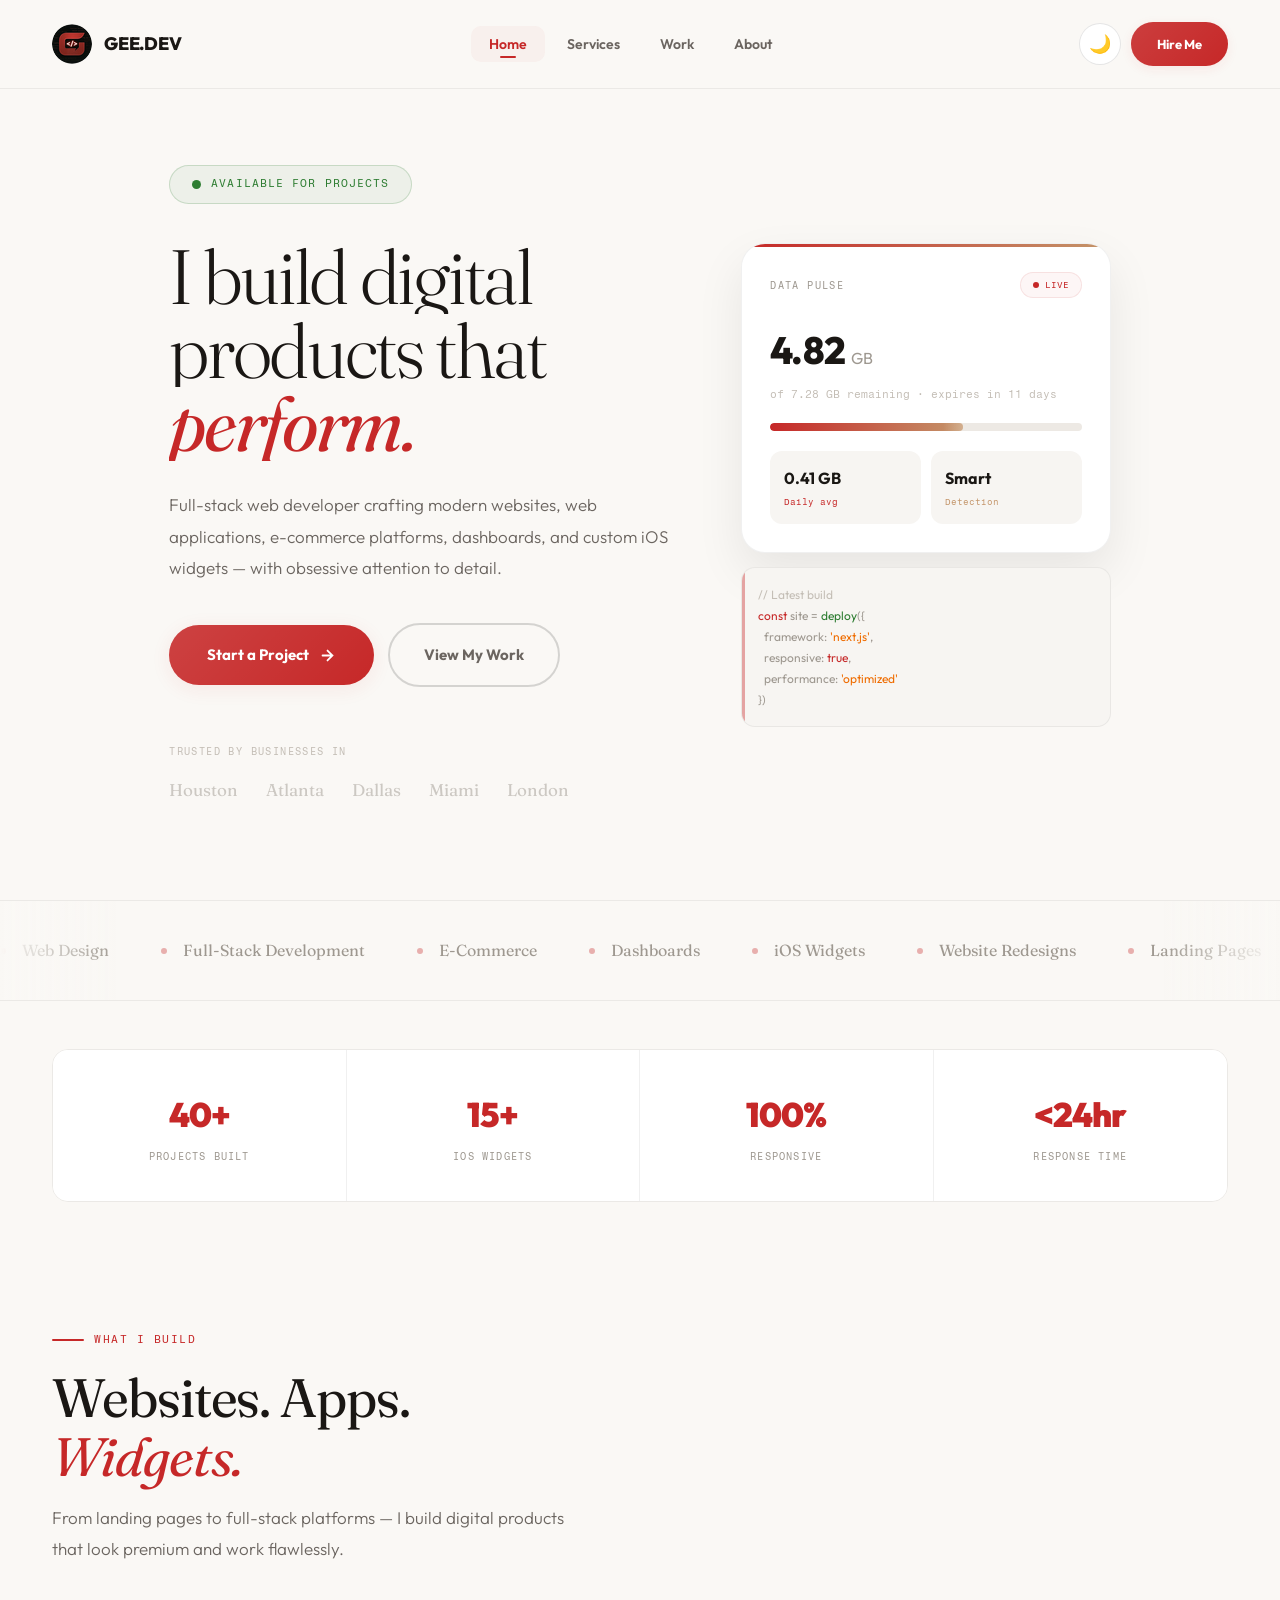
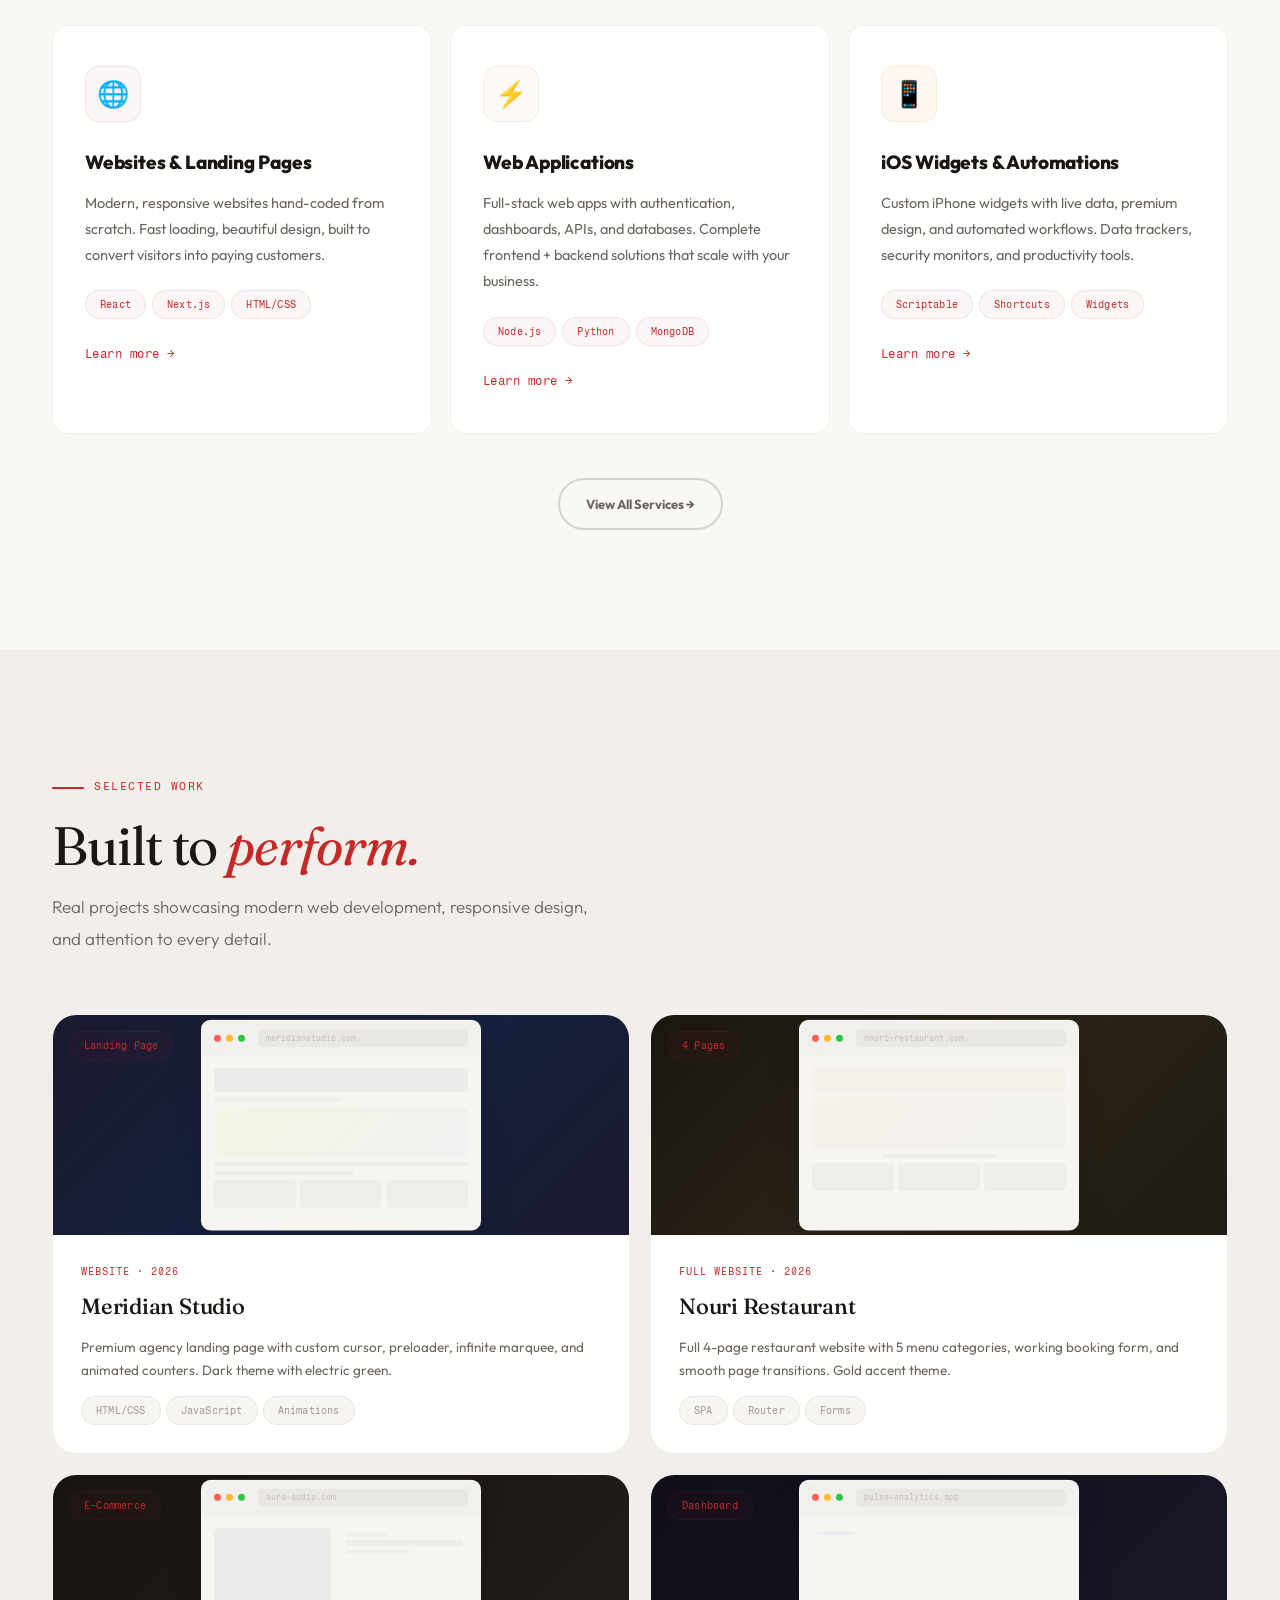
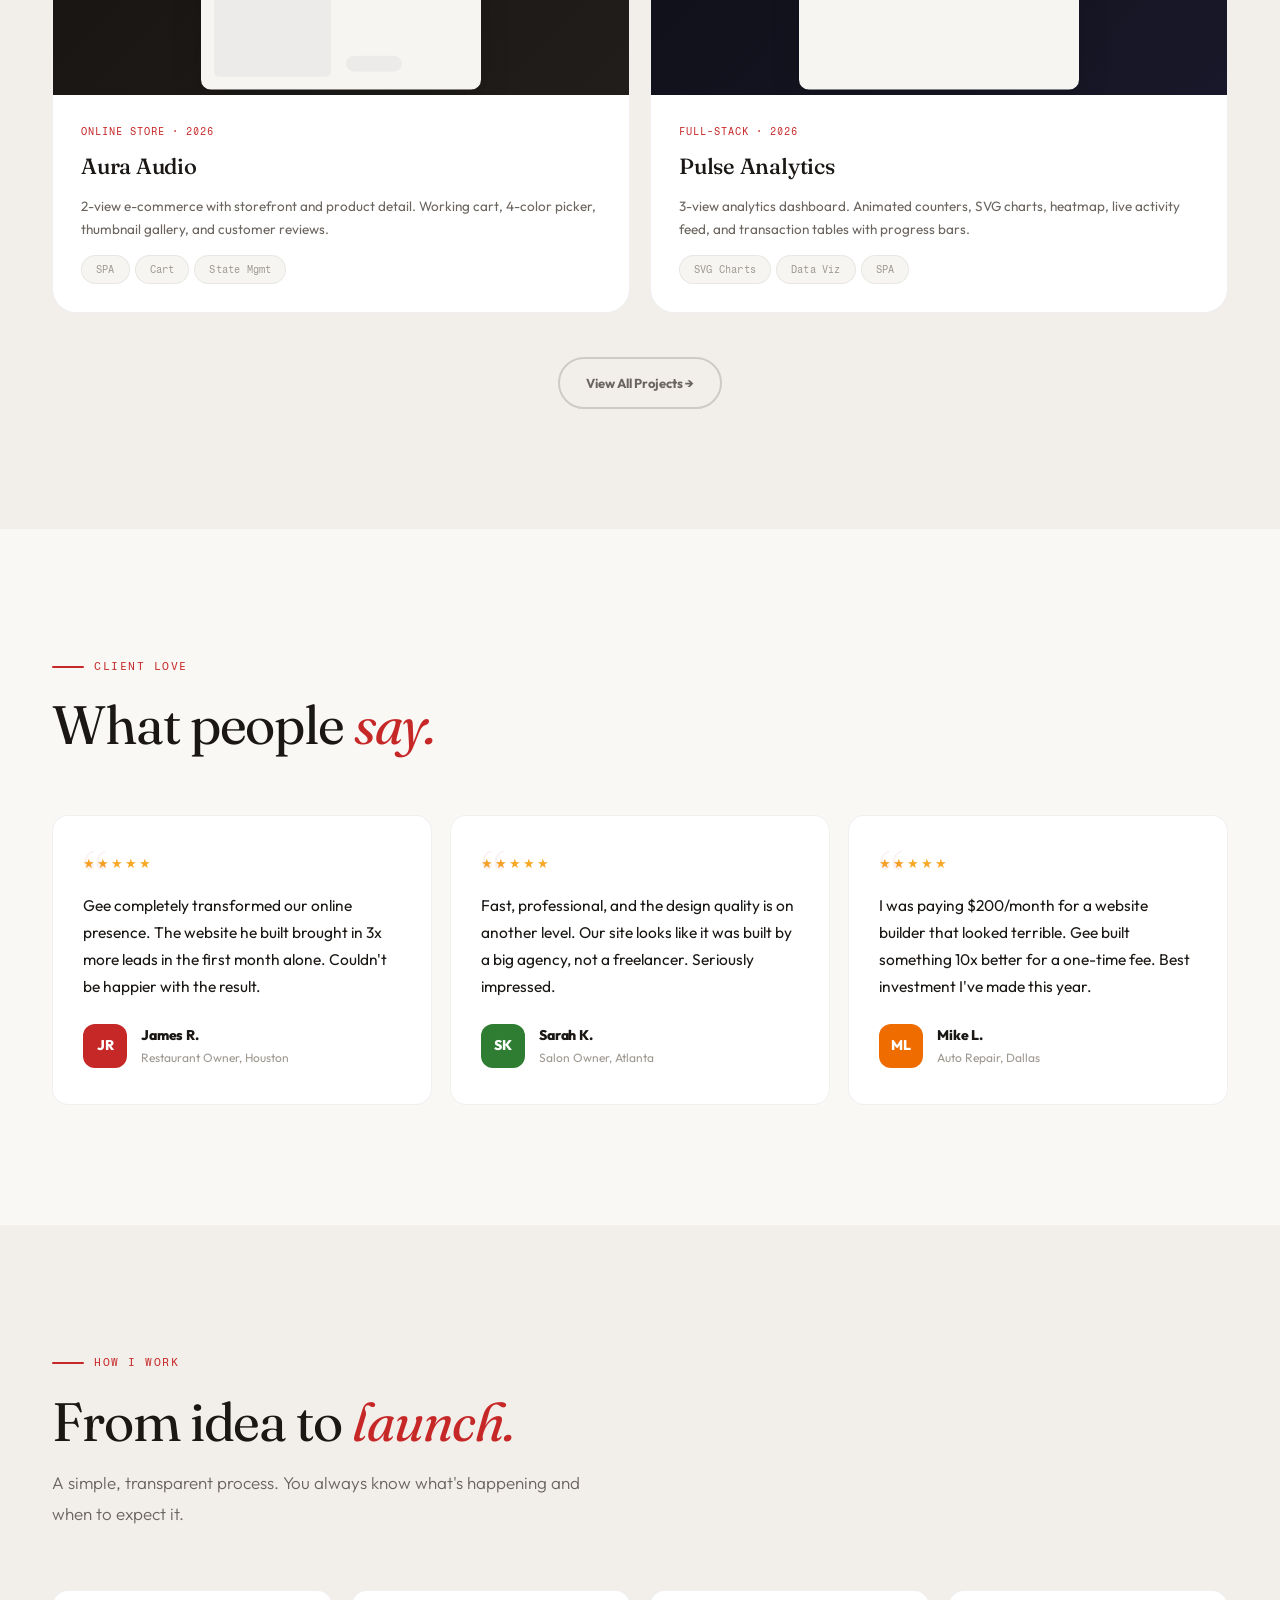
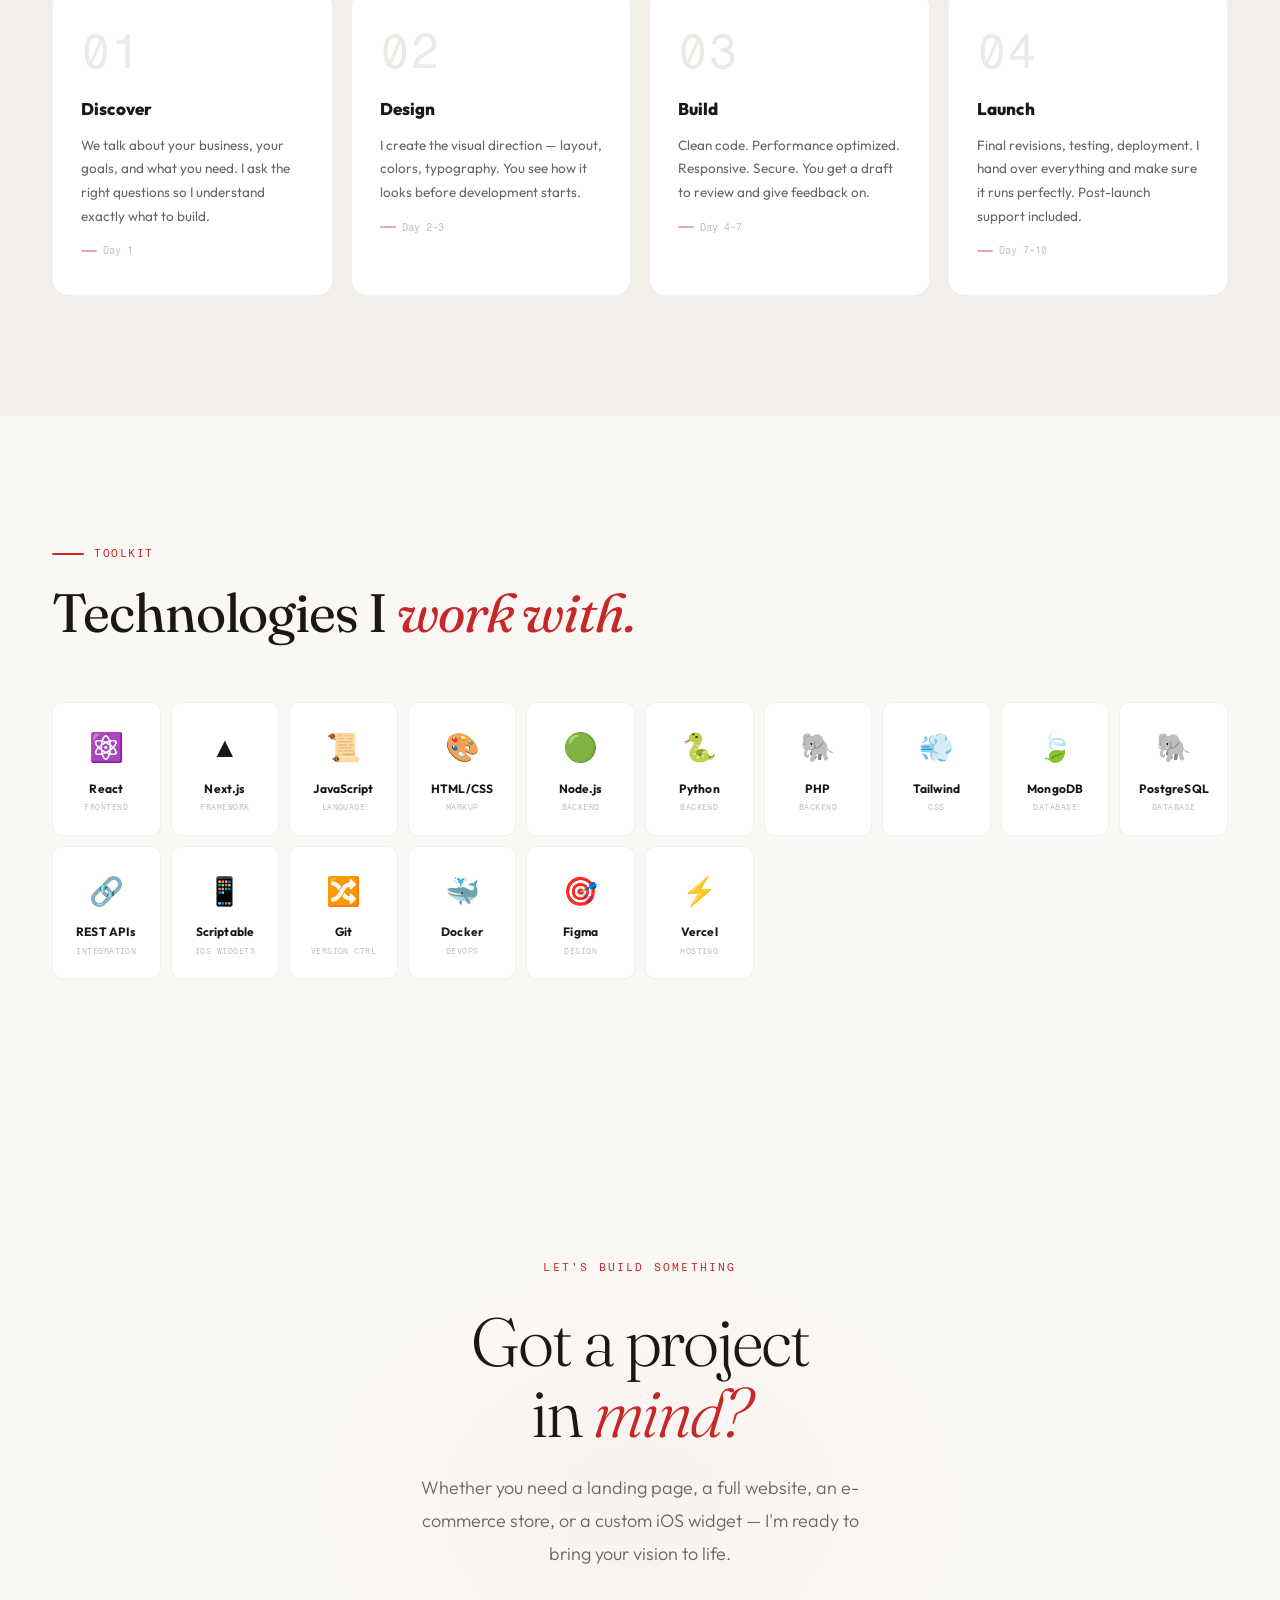
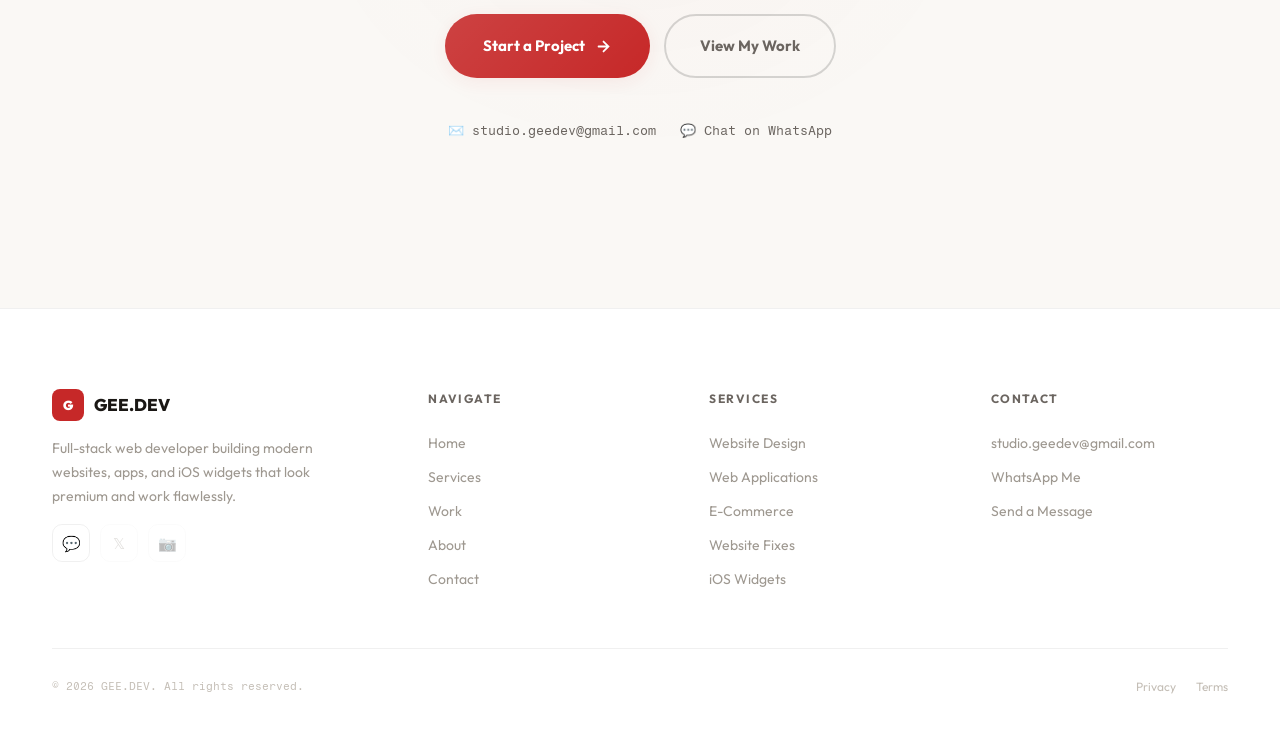
==== commit 40af2a99: "Add link to nav-fix.css stylesheet" ====
--- a/index.html
+++ b/index.html
@@ -425,6 +425,8 @@
   .footer-grid{grid-template-columns:1fr}
   .footer-bottom{flex-direction:column;gap:14px;text-align:center}
 }
+   <link rel="stylesheet" href="nav-fix.css">
+
 </style>
 </head>
 <body>
--- a/nav-fix.css
+++ b/nav-fix.css
@@ -0,0 +1,18 @@
+/* GEE.DEV Nav Fix - Forces solid background, removes backdrop-filter flicker */
+.nav {
+  background: #faf8f5 !important;
+  backdrop-filter: none !important;
+  -webkit-backdrop-filter: none !important;
+  border-bottom: 1px solid rgba(0,0,0,.06) !important;
+  transition: padding .4s, box-shadow .3s !important;
+}
+.nav.scrolled {
+  box-shadow: 0 2px 8px rgba(0,0,0,.04) !important;
+}
+[data-theme="dark"] .nav {
+  background: #0e0d10 !important;
+  border-bottom: 1px solid rgba(255,255,255,.05) !important;
+}
+[data-theme="dark"] .nav.scrolled {
+  box-shadow: 0 2px 8px rgba(0,0,0,.15) !important;
+}
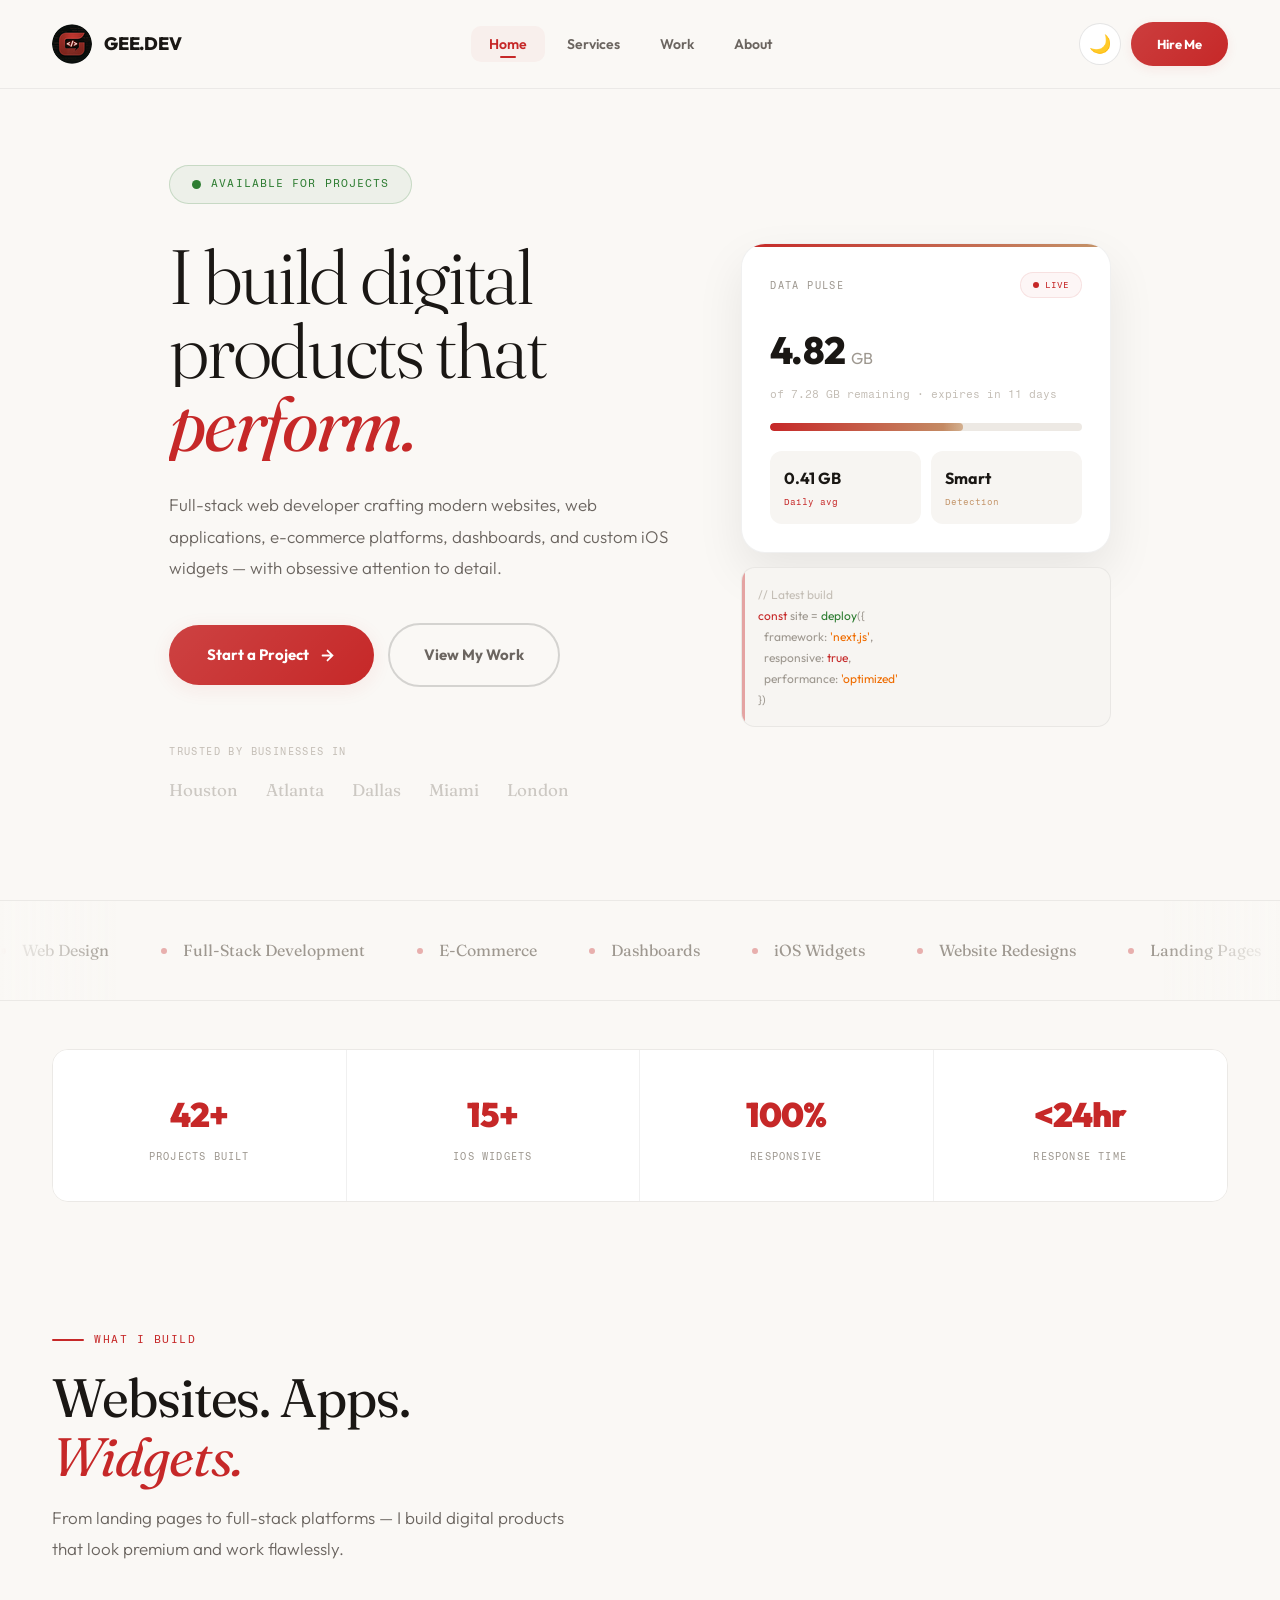
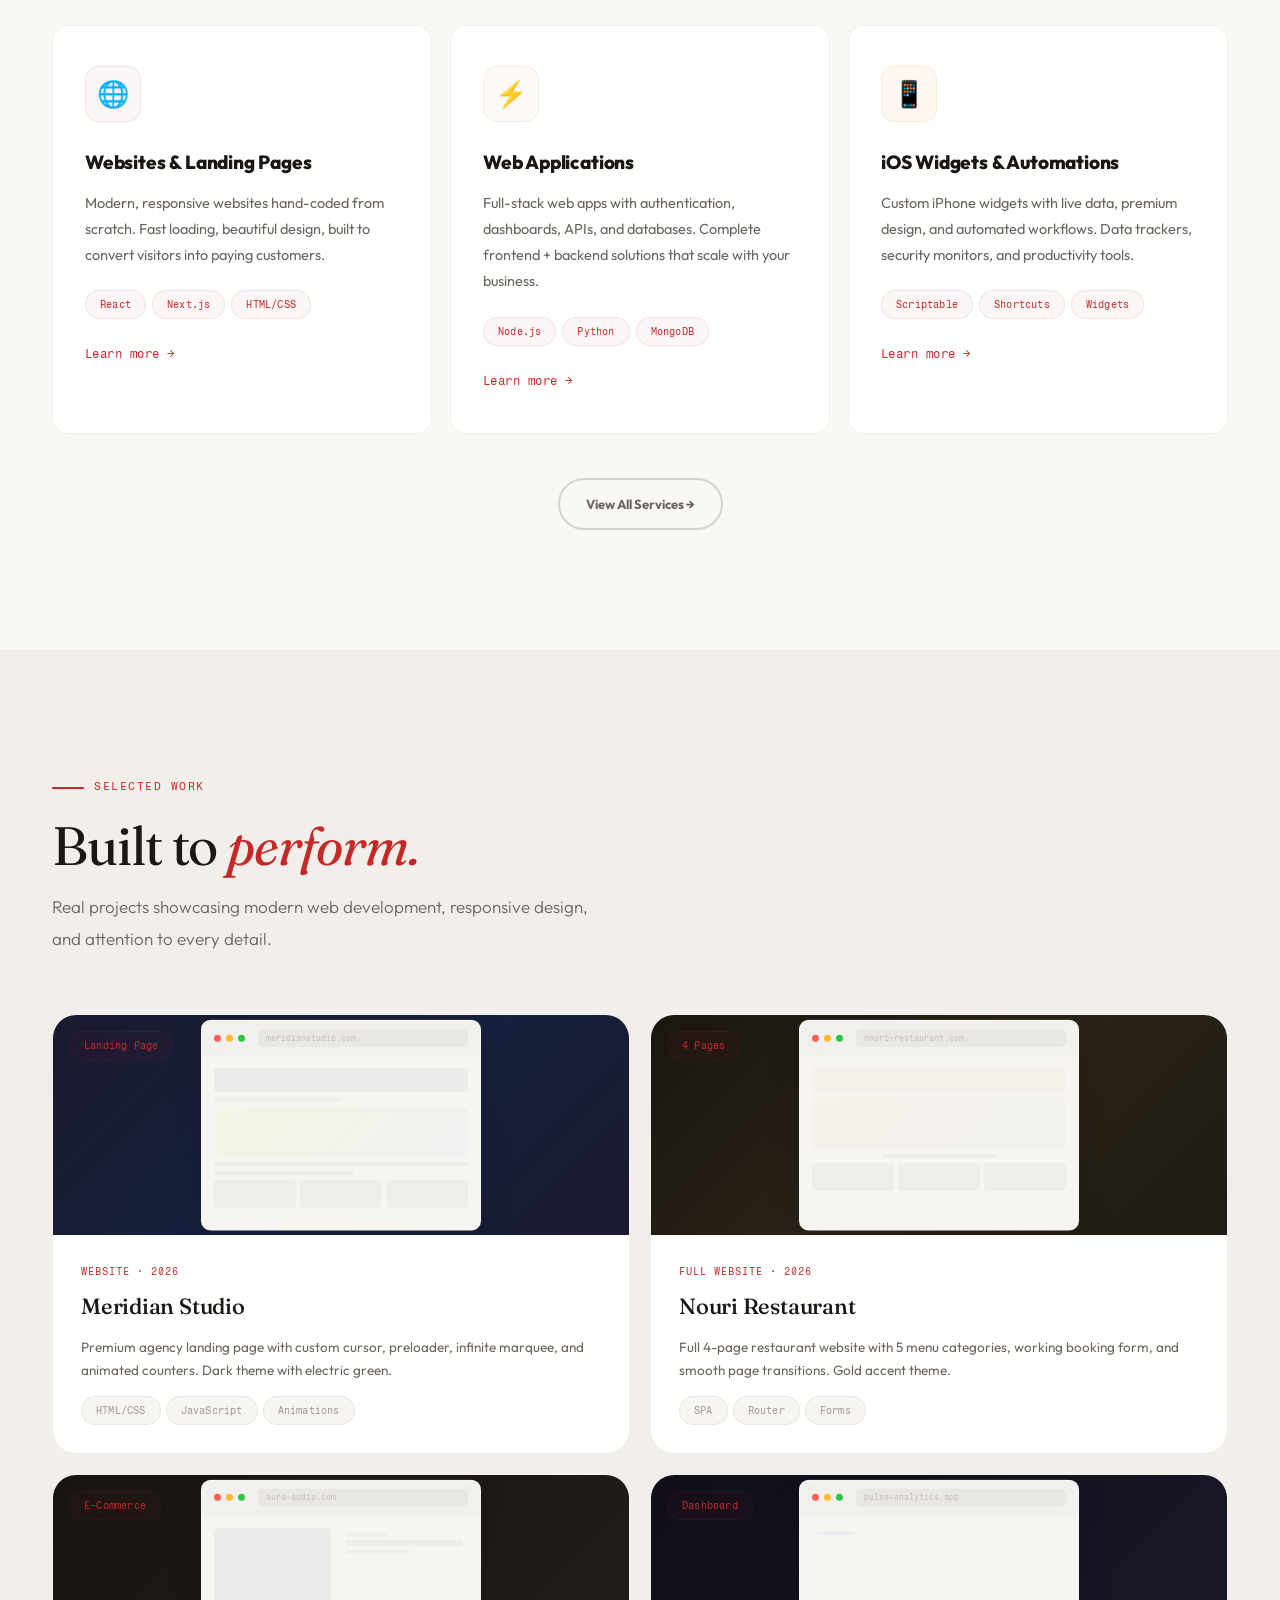
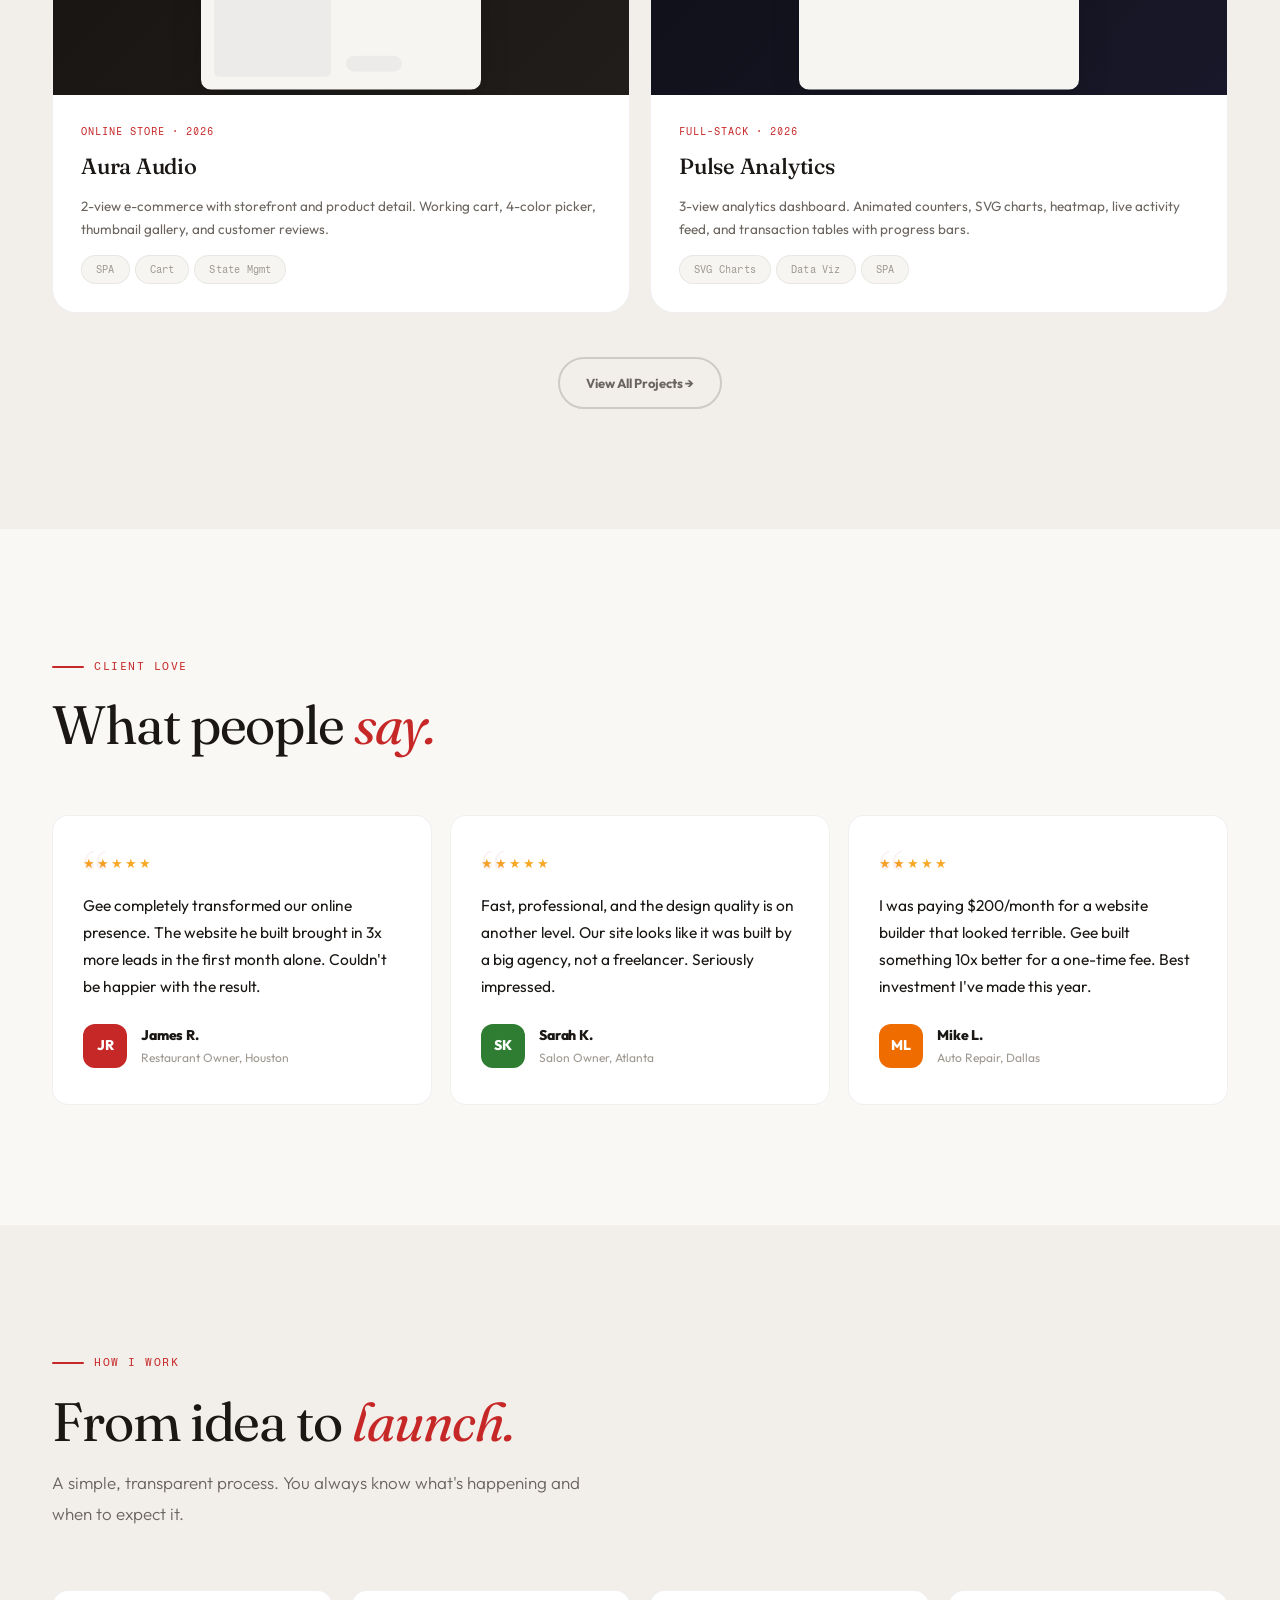
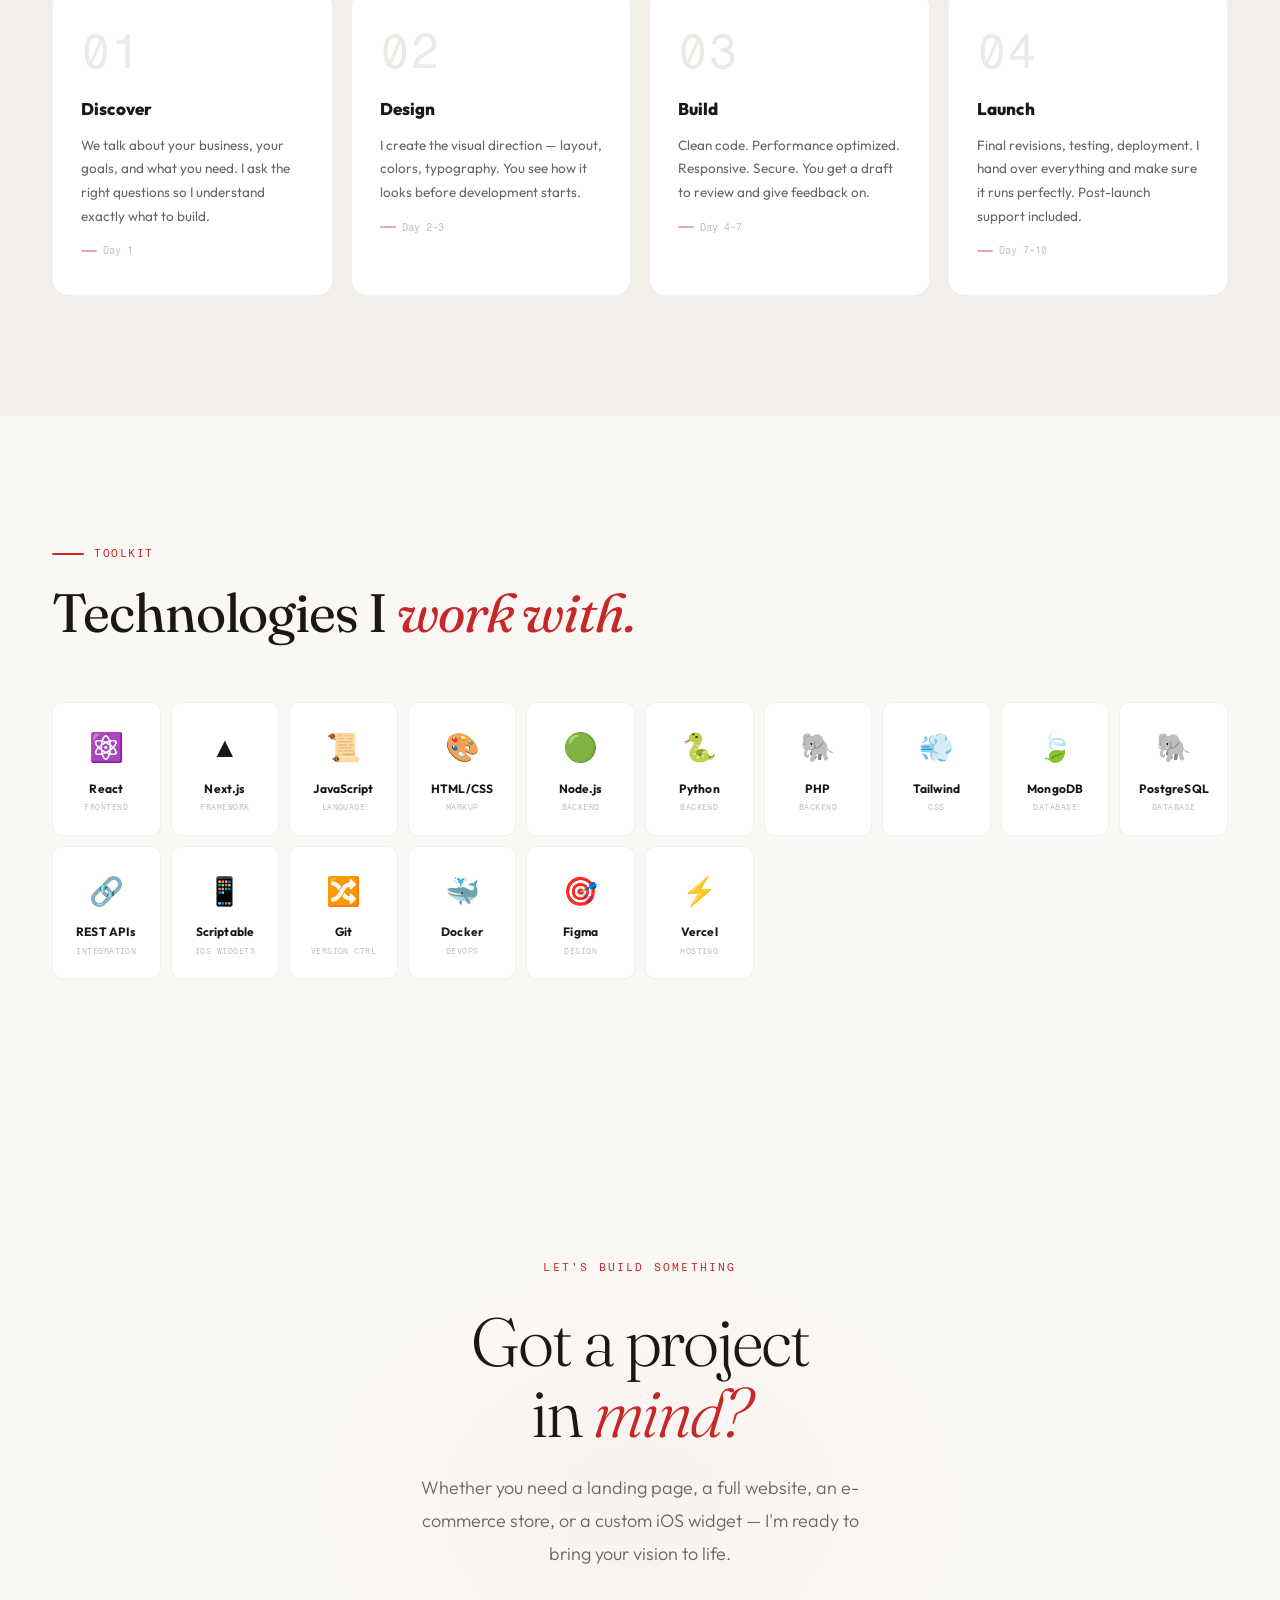
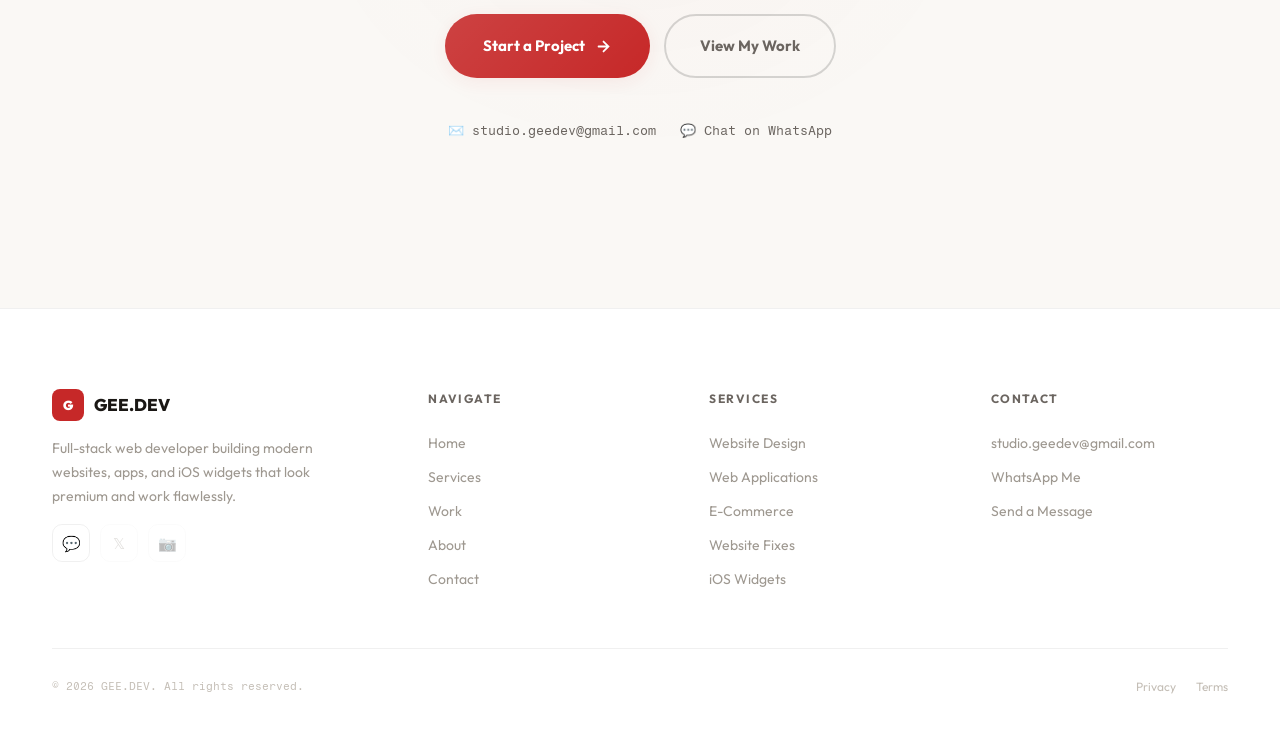
==== commit b78194ec: "Fix stylesheet link in index.html" ====
--- a/index.html
+++ b/index.html
@@ -425,9 +425,12 @@
   .footer-grid{grid-template-columns:1fr}
   .footer-bottom{flex-direction:column;gap:14px;text-align:center}
 }
-   <link rel="stylesheet" href="nav-fix.css">
+<link rel="stylesheet" href="nav-fix.css">
 
 </style>
+
+<link rel="stylesheet" href="nav-fix.css">
+
 </head>
 <body>
 <div class="ambient"><div class="ambient-orb orb-1"></div><div class="ambient-orb orb-2"></div><div class="ambient-orb orb-3"></div></div>
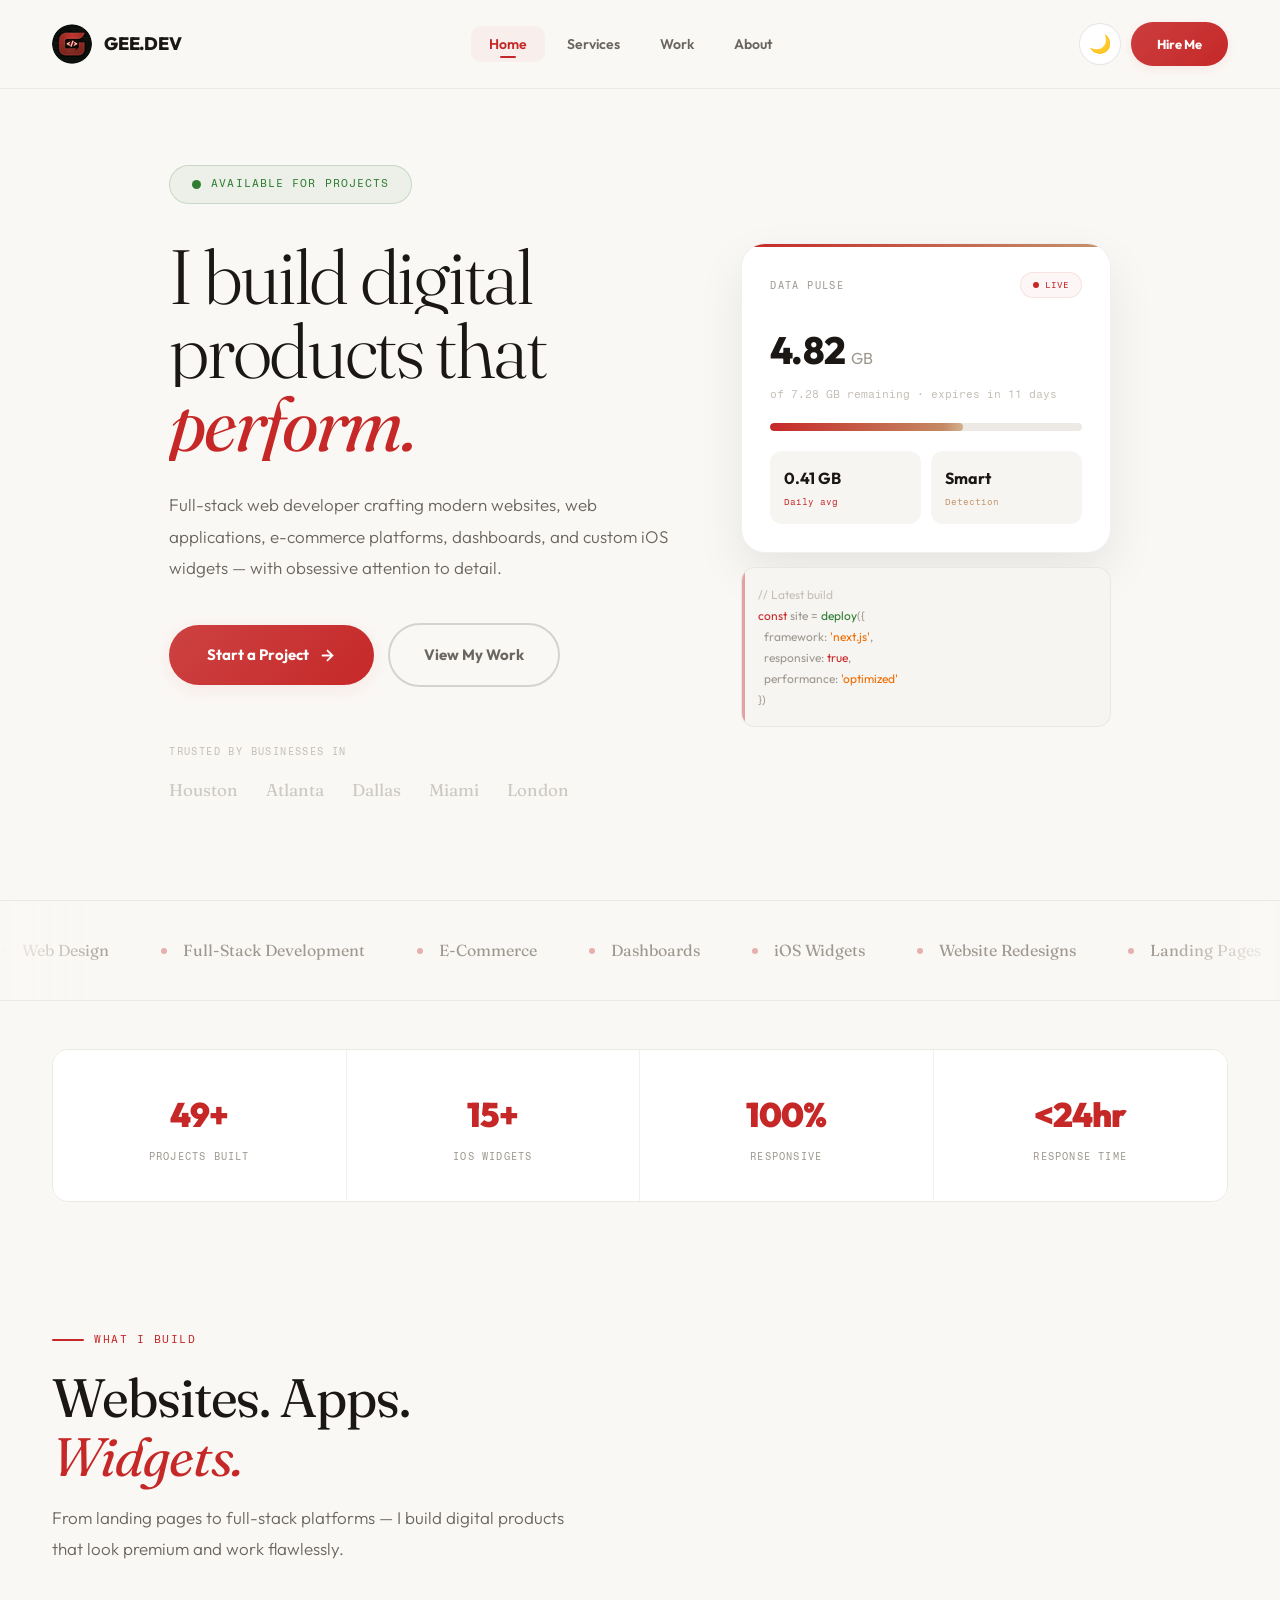
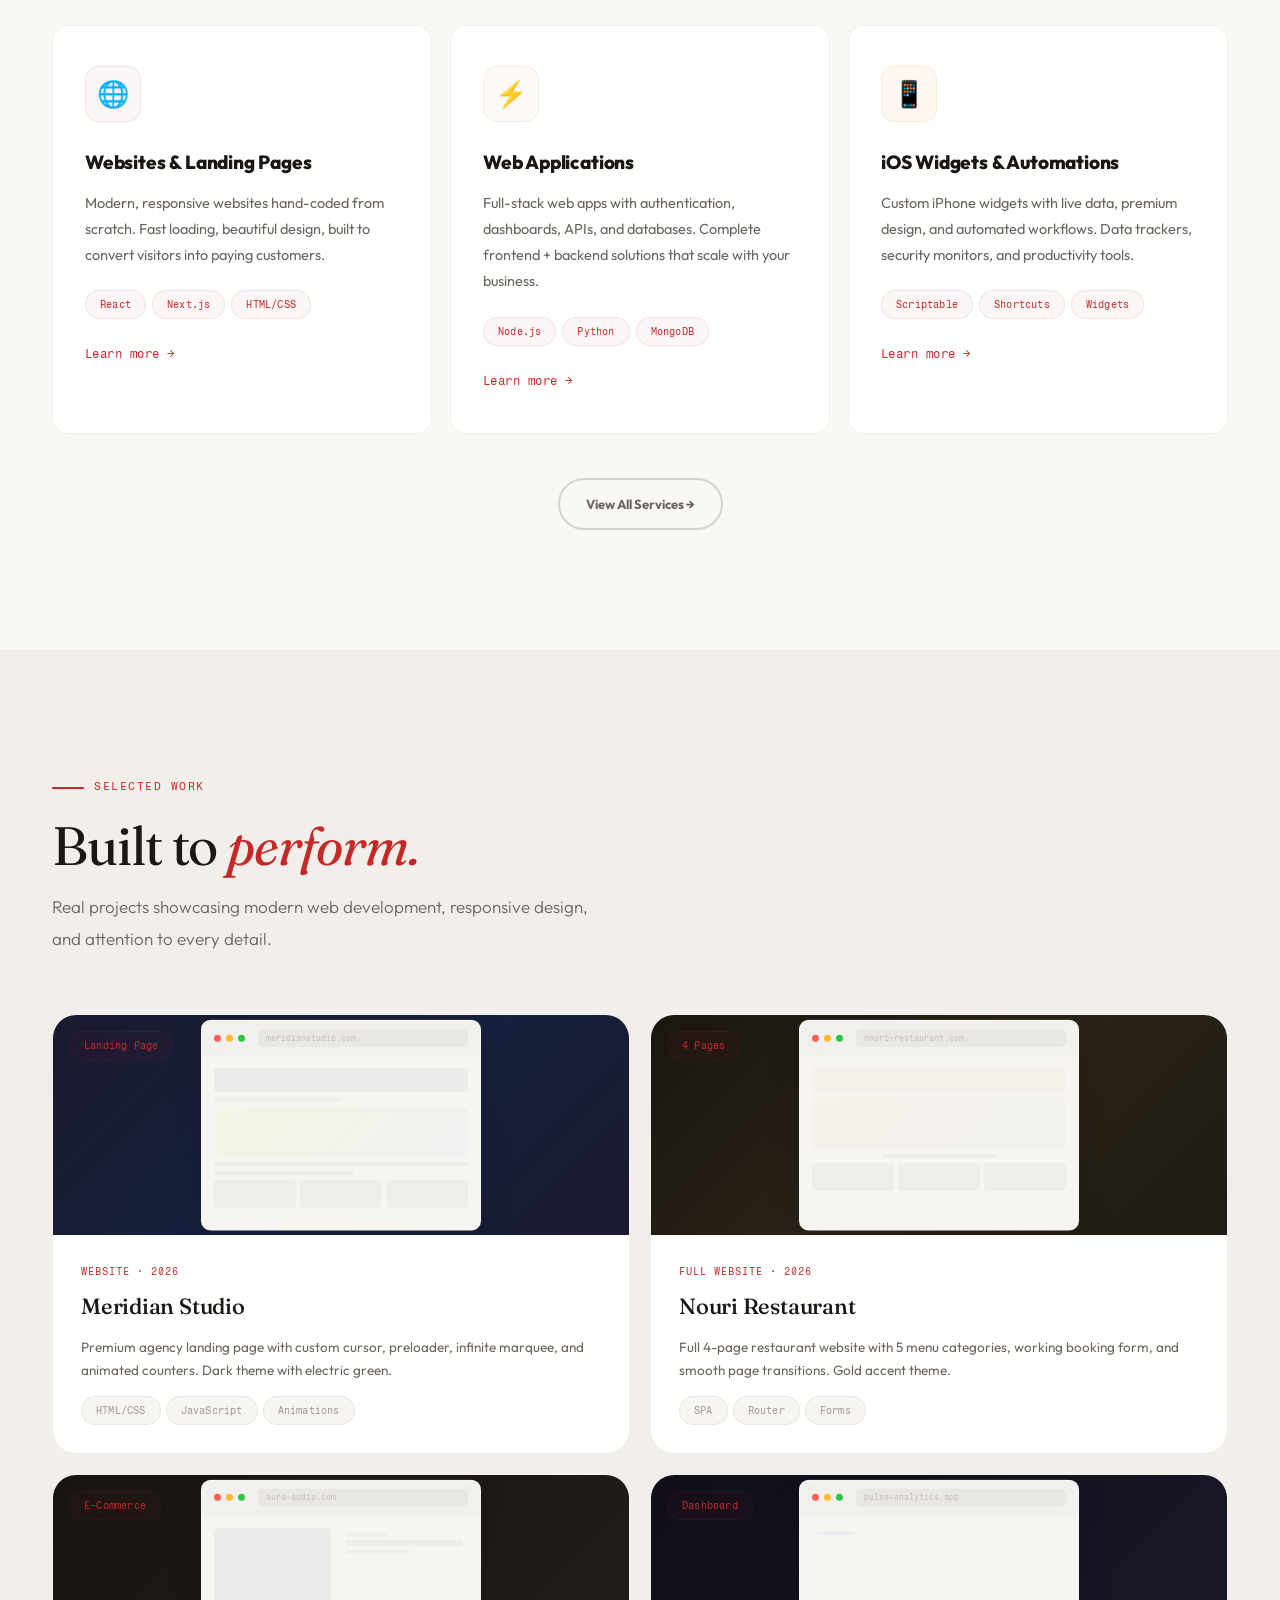
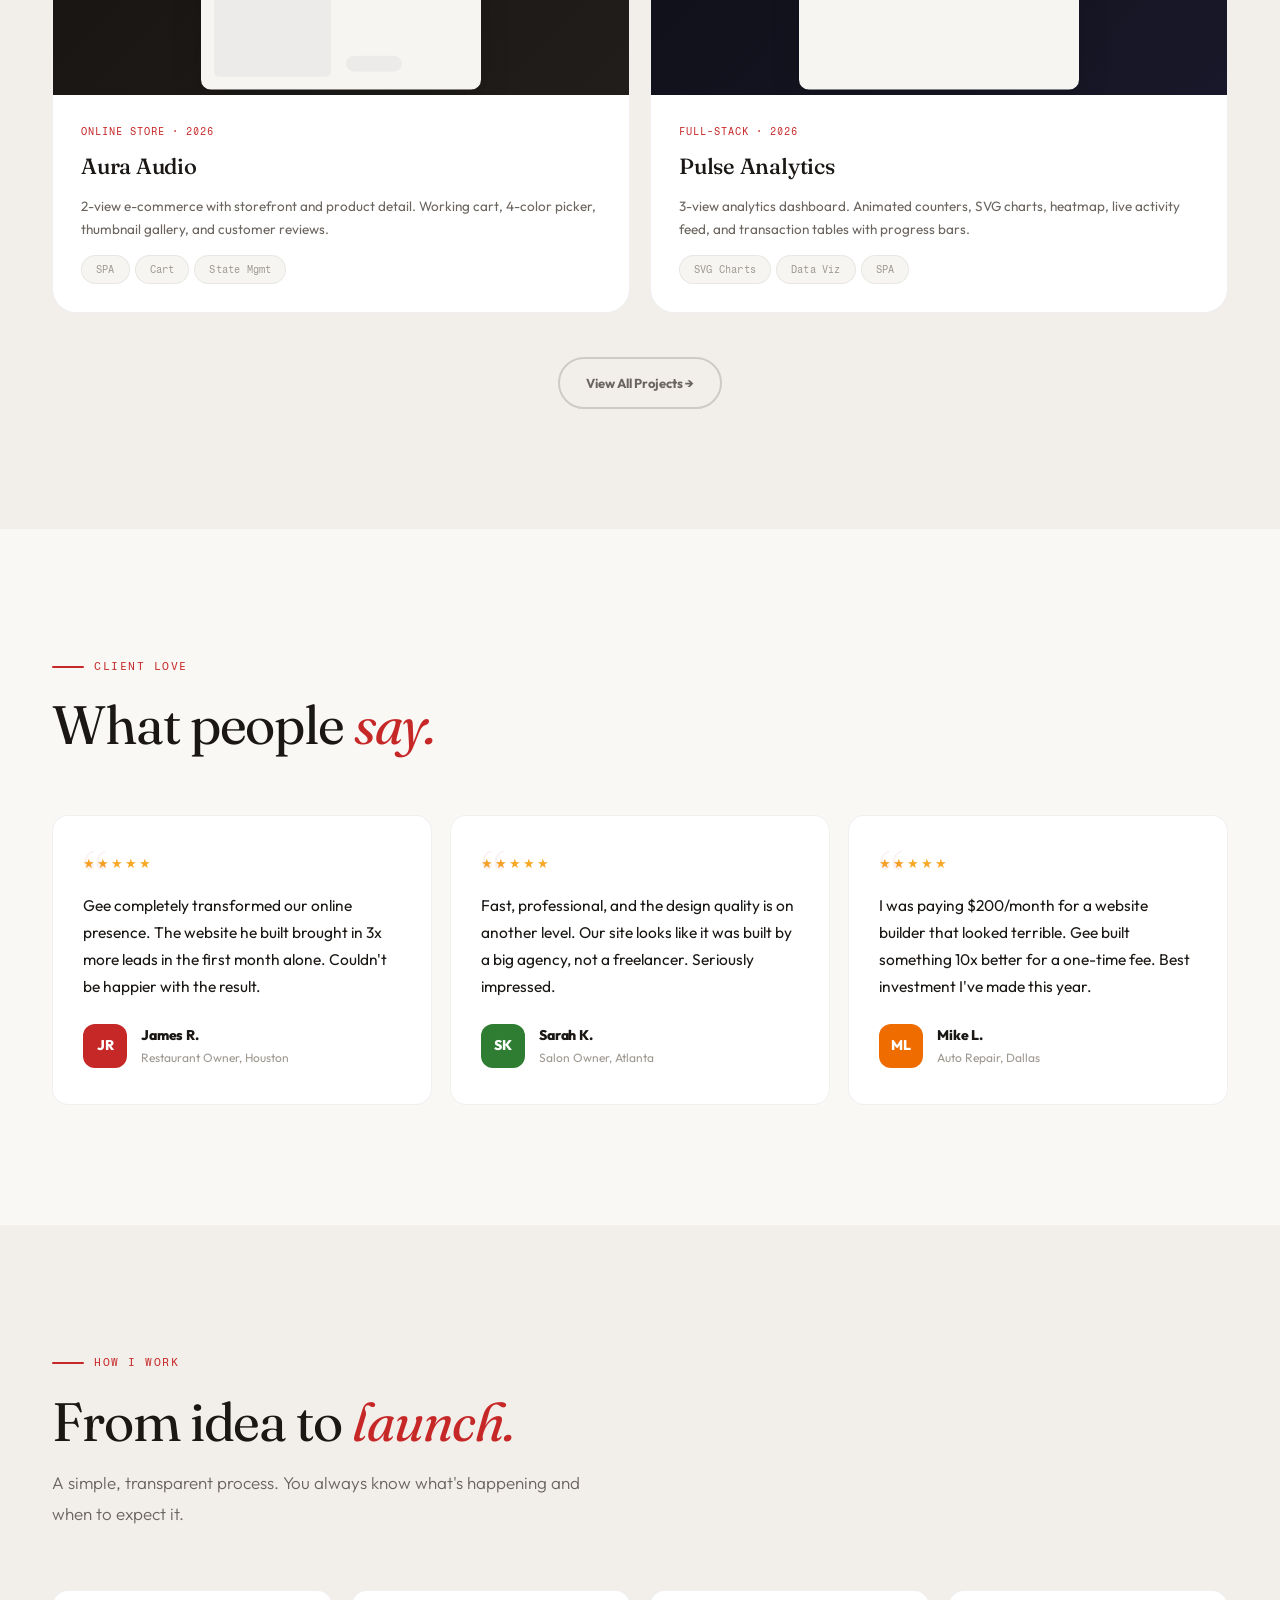
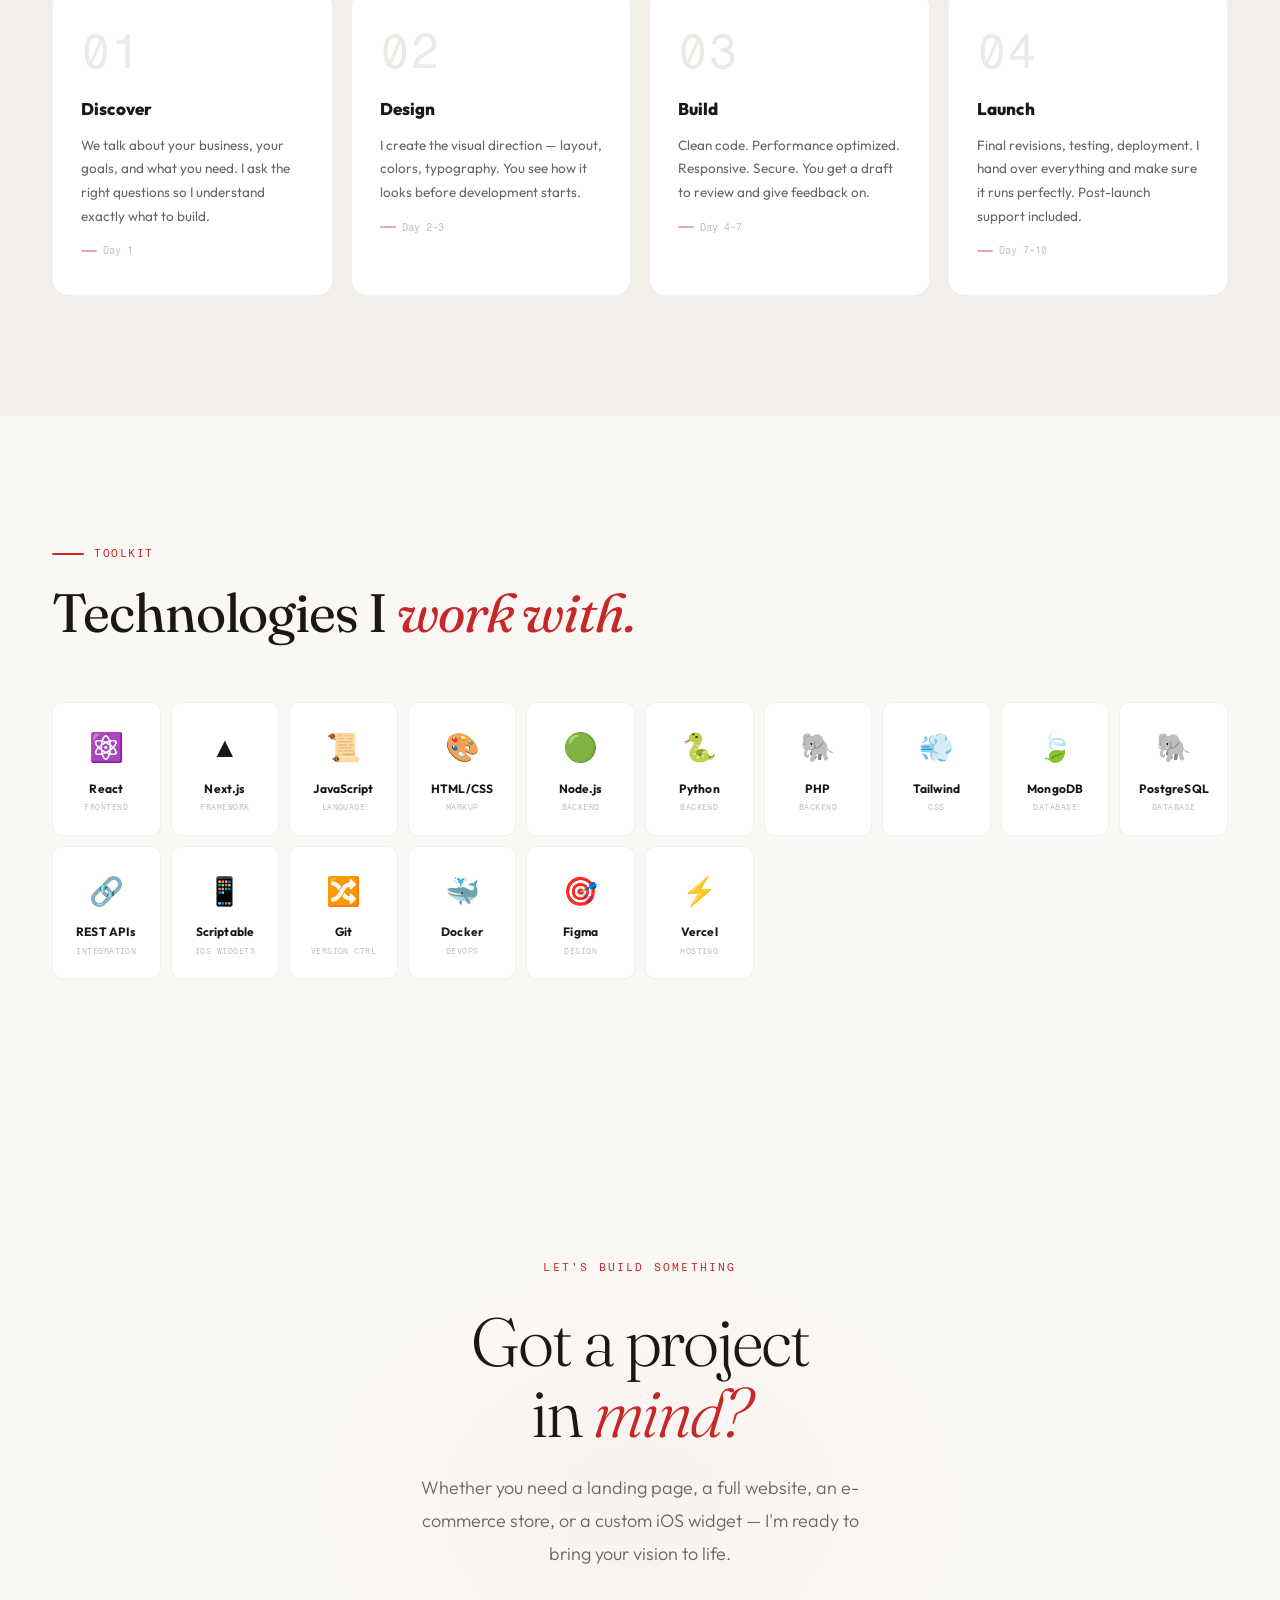
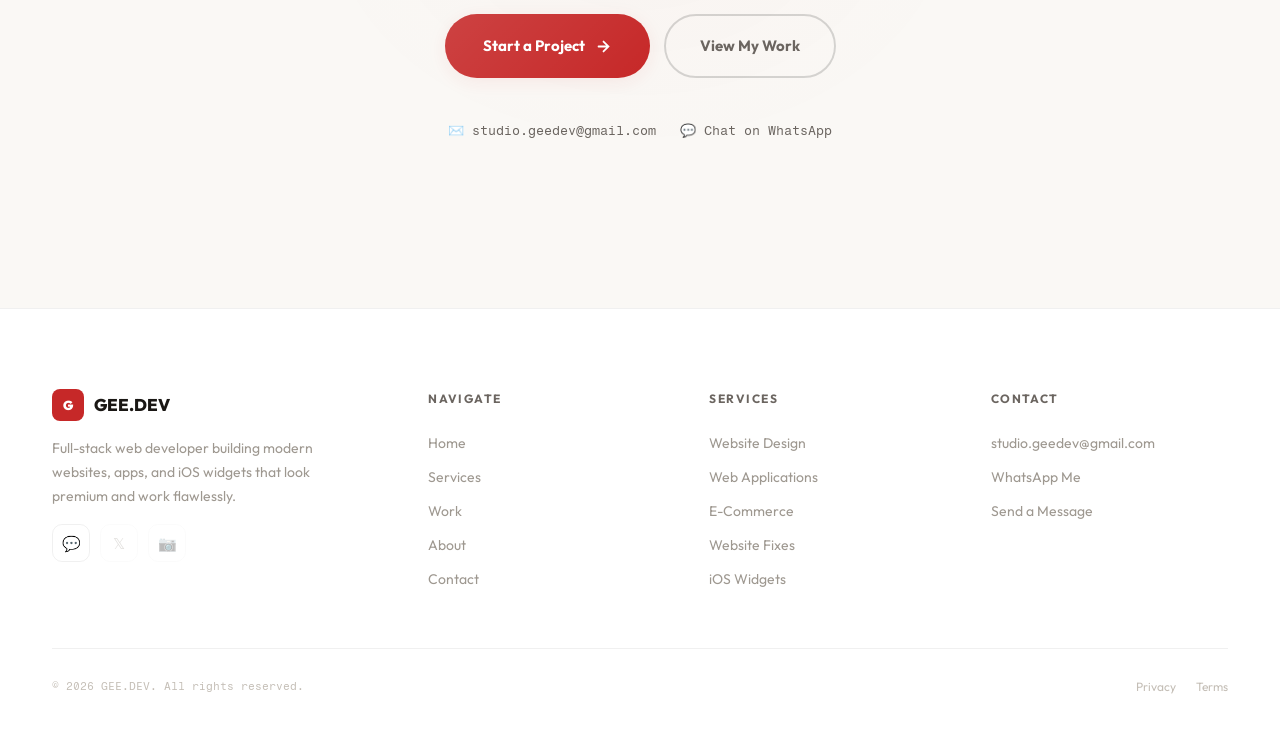
==== commit 9fa764bb: "Update navigation styles in index.html Replace stylesheet link with inline styles for navigation." ====
--- a/index.html
+++ b/index.html
@@ -429,7 +429,7 @@
 
 </style>
 
-<link rel="stylesheet" href="nav-fix.css">
+<style>.nav{background:#faf8f5!important;backdrop-filter:none!important;-webkit-backdrop-filter:none!important;transition:padding .4s,box-shadow .3s!important}[data-theme="dark"] .nav{background:#0e0d10!important}</style>
 
 </head>
 <body>
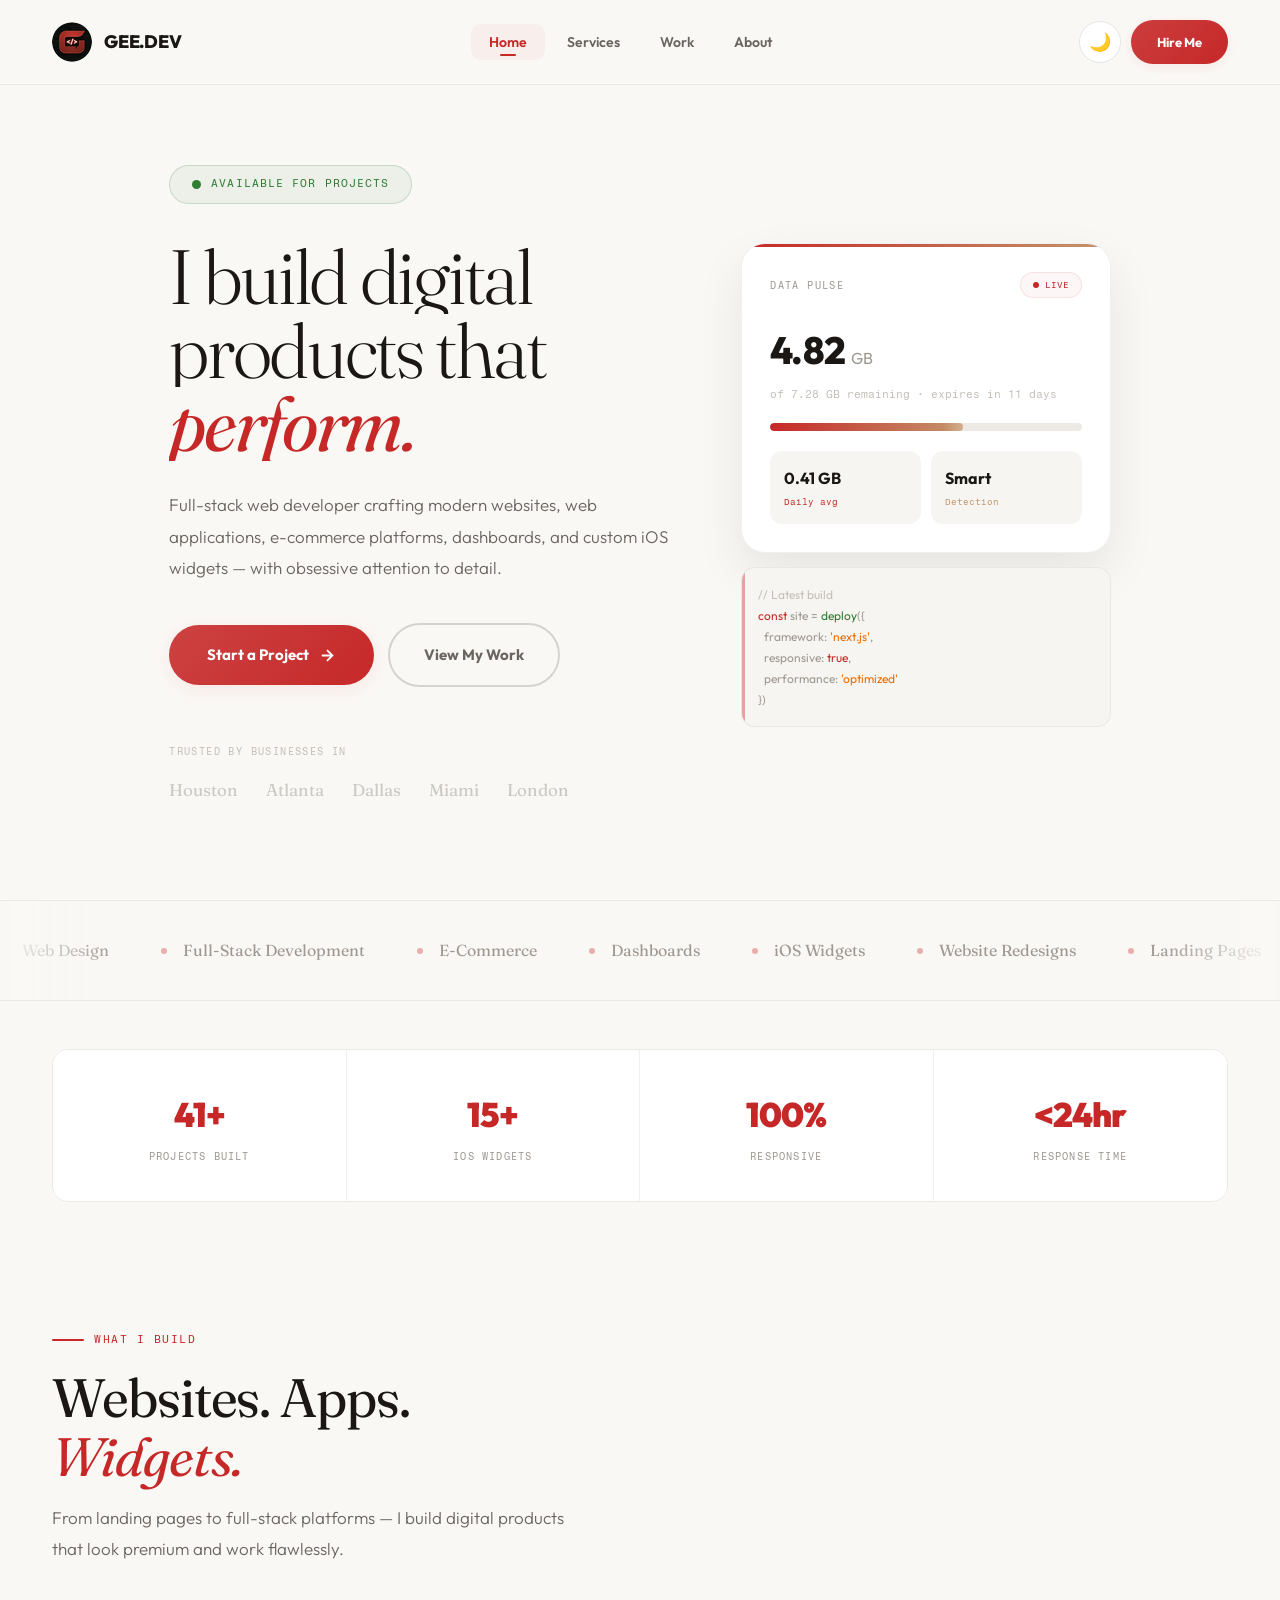
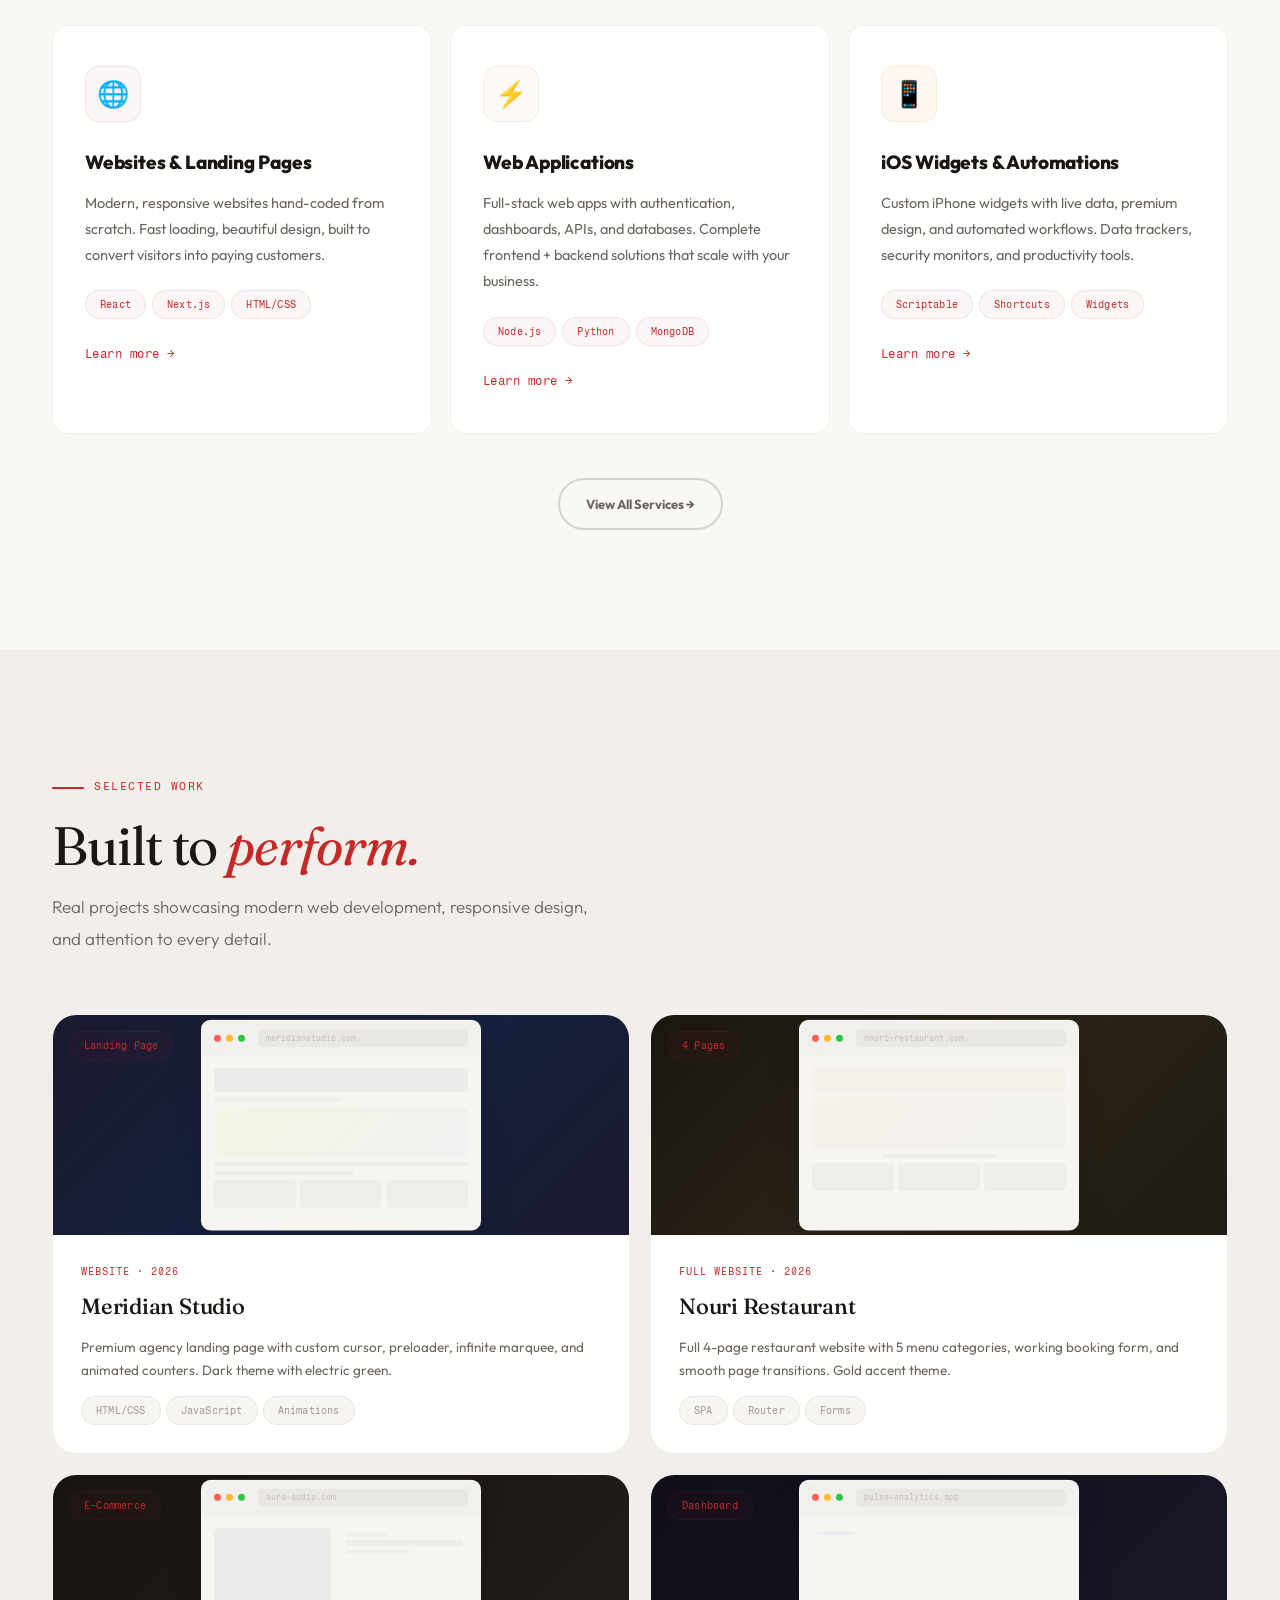
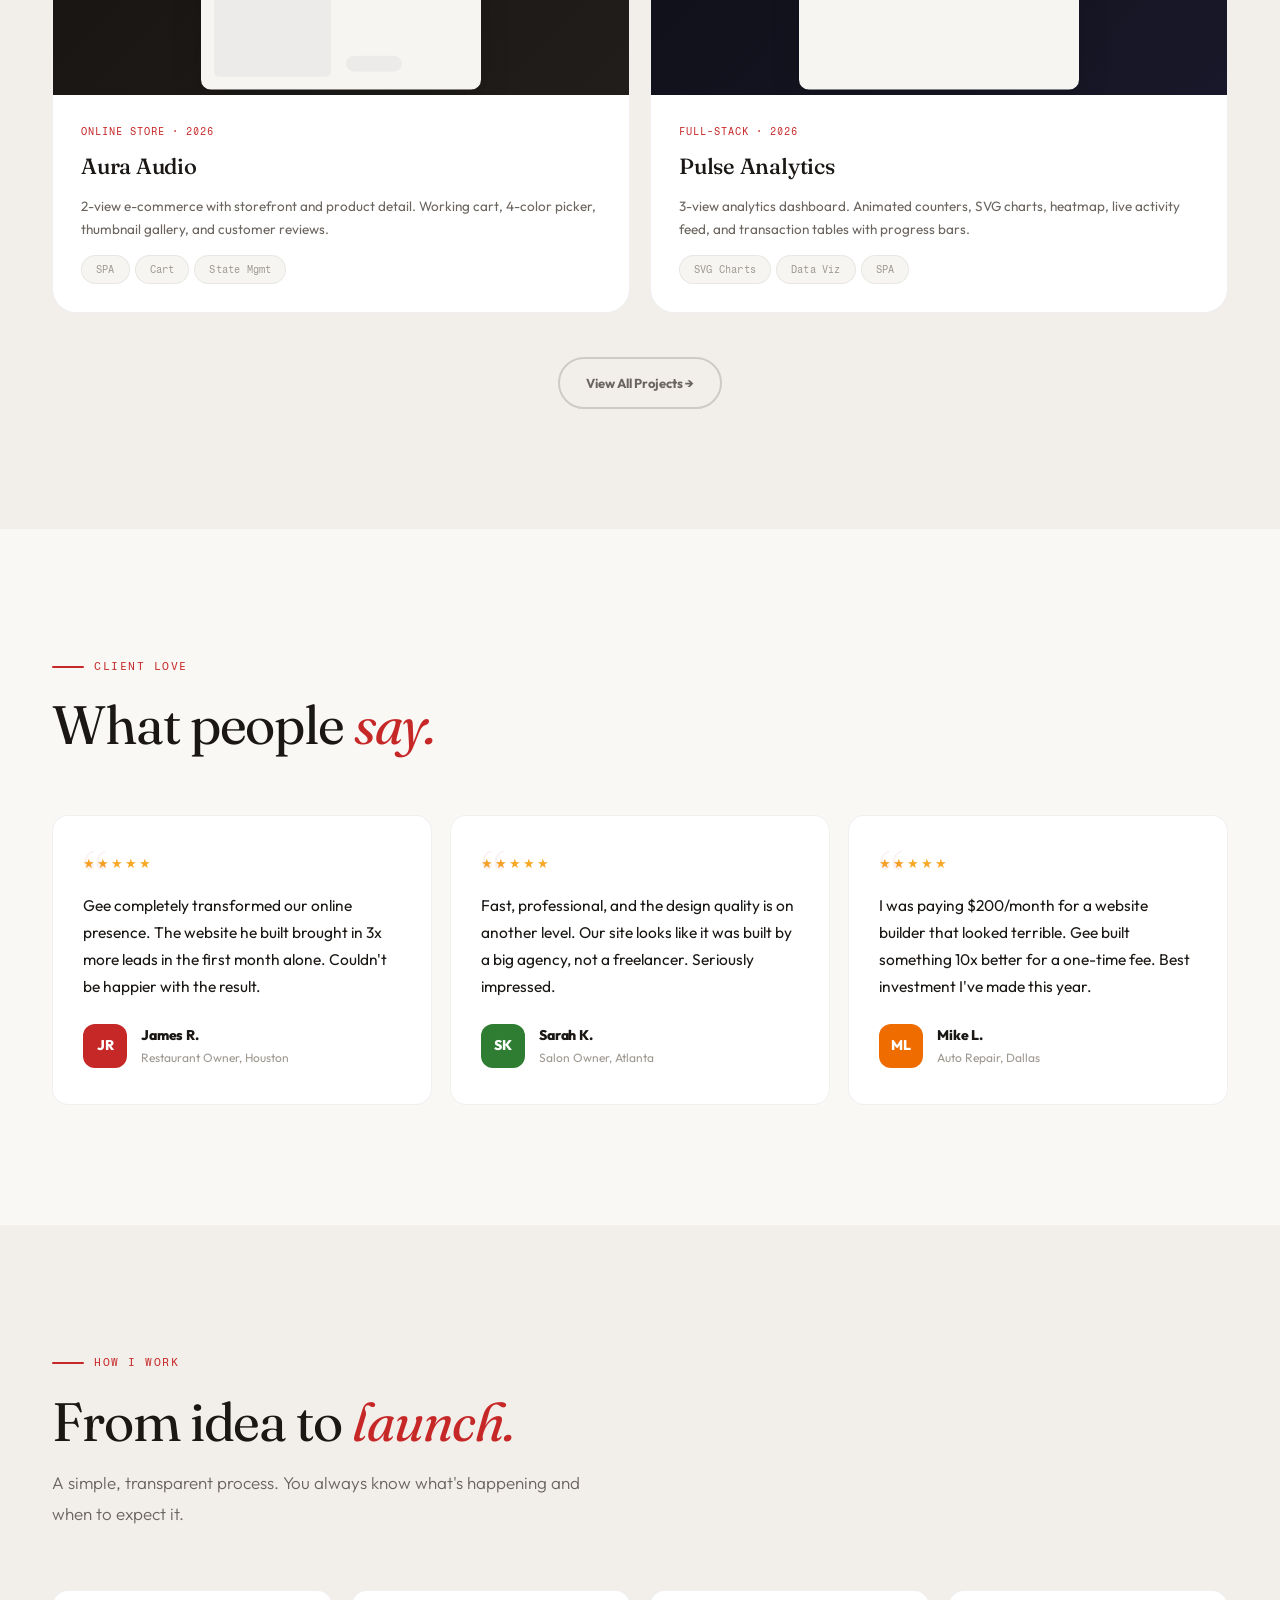
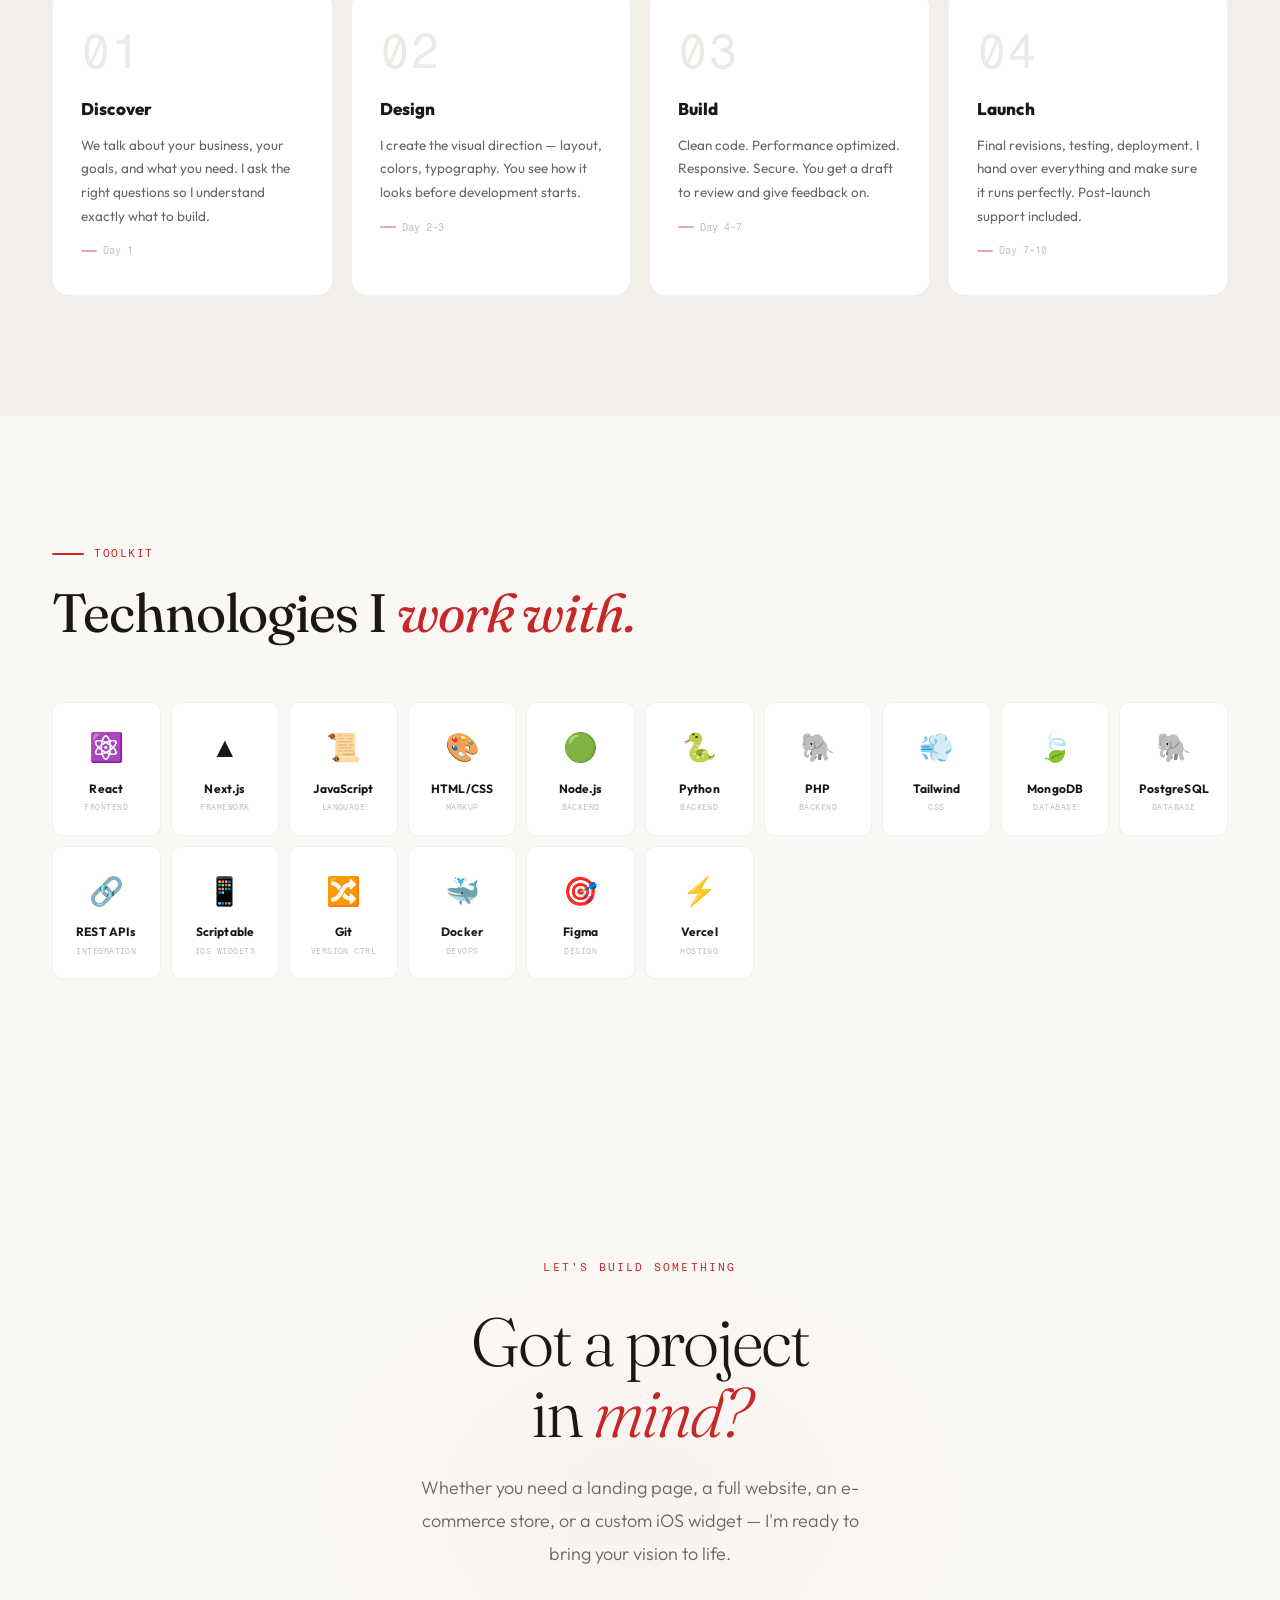
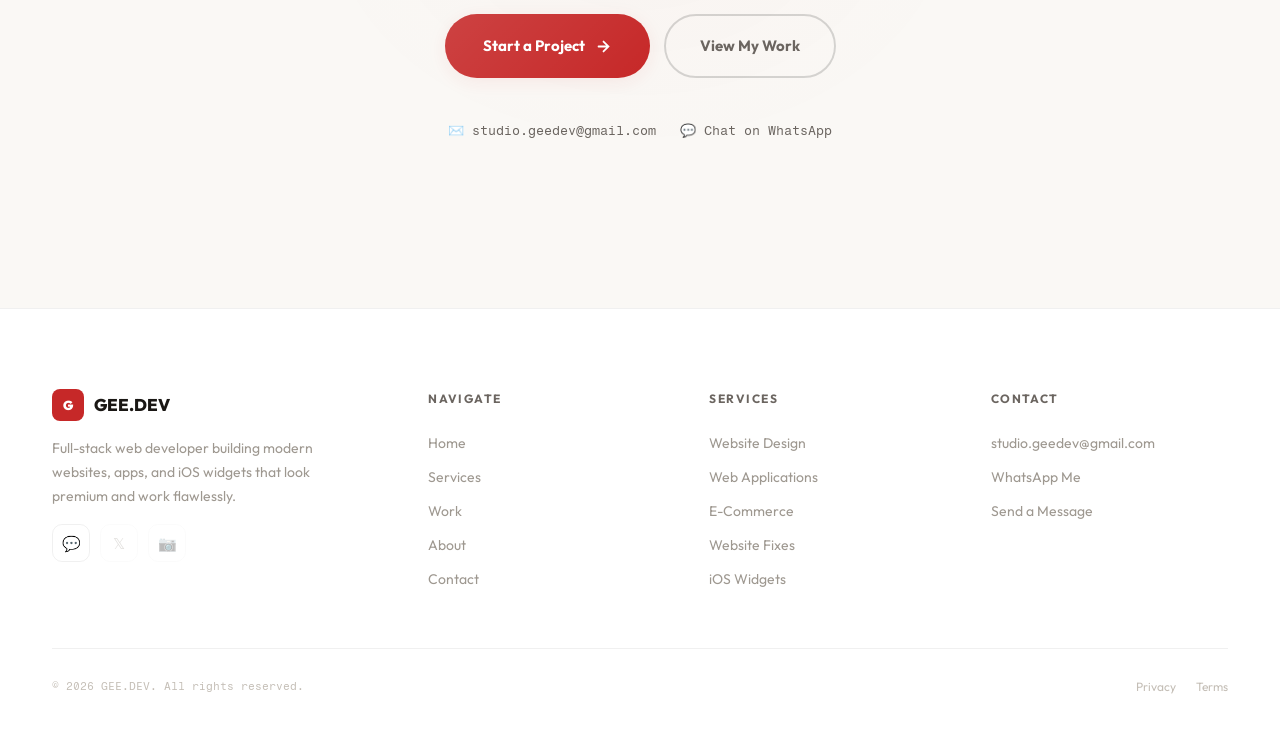
==== commit dbe2901a: "Add files via upload" ====
--- a/index.html
+++ b/index.html
@@ -9,13 +9,7 @@
 <link rel="preconnect" href="https://fonts.gstatic.com" crossorigin>
 <link href="https://fonts.googleapis.com/css2?family=Fraunces:ital,opsz,wght@0,9..144,300;0,9..144,400;0,9..144,500;0,9..144,600;0,9..144,700;1,9..144,300;1,9..144,400;1,9..144,500&family=Outfit:wght@200;300;400;500;600;700;800;900&family=Fragment+Mono:wght@400&display=swap" rel="stylesheet">
 <style>
-/* ═══════════════════════════════════════════════════════════
-   GEE.DEV — FULL DESIGN SYSTEM + HOME PAGE
-   Light default · Dark toggle · Red accent
-   ═══════════════════════════════════════════════════════════ */
 *,*::before,*::after{margin:0;padding:0;box-sizing:border-box}
-
-/* ═══ LIGHT THEME (default) ═══ */
 :root{
   --bg:#faf8f5;--bg2:#f2eeea;--bg3:#e8e4de;
   --surface:#ffffff;--surface2:#f7f5f2;--surface3:#ede9e4;
@@ -33,12 +27,10 @@
   --border:rgba(0,0,0,.06);--border2:rgba(0,0,0,.1);--border3:rgba(0,0,0,.15);--border-h:rgba(198,40,40,.18);
   --shadow-sm:0 2px 8px rgba(0,0,0,.04);--shadow-md:0 8px 24px rgba(0,0,0,.06);--shadow-lg:0 20px 48px rgba(0,0,0,.08);--shadow-xl:0 32px 72px rgba(0,0,0,.1);
   --glass:rgba(255,255,255,.8);--glass-border:rgba(0,0,0,.06);
-  --nav-bg:rgba(250,248,245,.88);
+  --nav-bg:rgba(250,248,245,.92);
   --fd:'Fraunces',serif;--fb:'Outfit',sans-serif;--fm:'Fragment Mono',monospace;
   --r:16px;--rs:10px;--rx:24px;--ease:cubic-bezier(.23,1,.32,1);--ease2:cubic-bezier(.4,0,.2,1);
 }
-
-/* ═══ DARK THEME ═══ */
 [data-theme="dark"]{
   --bg:#0e0d10;--bg2:#141318;--bg3:#1a1920;
   --surface:#18171e;--surface2:#1e1d26;--surface3:#26252e;
@@ -56,21 +48,15 @@
   --border:rgba(255,255,255,.05);--border2:rgba(255,255,255,.08);--border3:rgba(255,255,255,.12);--border-h:rgba(239,83,80,.2);
   --shadow-sm:0 2px 8px rgba(0,0,0,.15);--shadow-md:0 8px 24px rgba(0,0,0,.2);--shadow-lg:0 20px 48px rgba(0,0,0,.25);--shadow-xl:0 32px 72px rgba(0,0,0,.3);
   --glass:rgba(14,13,16,.85);--glass-border:rgba(255,255,255,.06);
-  --nav-bg:rgba(14,13,16,.88);
+  --nav-bg:rgba(14,13,16,.92);
 }
-
-/* BASE */
 html{scroll-behavior:smooth}
 body{background:var(--bg);color:var(--text);font-family:var(--fb);font-size:16px;line-height:1.7;overflow-x:hidden;-webkit-font-smoothing:antialiased;transition:background .5s var(--ease2),color .4s}
 ::selection{background:var(--accent);color:#fff}
 a{color:inherit;text-decoration:none}
 img{max-width:100%;display:block}
-
-/* GRAIN OVERLAY */
-body::after{content:'';position:fixed;inset:0;z-index:9998;pointer-events:none;opacity:.018;background-image:url("data:image/svg+xml,%3Csvg viewBox='0 0 512 512' xmlns='http://www.w3.org/2000/svg'%3E%3Cfilter id='n'%3E%3CfeTurbulence type='fractalNoise' baseFrequency='0.65' numOctaves='4' stitchTiles='stitch'/%3E%3C/filter%3E%3Crect width='100%25' height='100%25' filter='url(%23n)'/%3E%3C/svg%3E")}
+body::after{content:'';position:fixed;inset:0;z-index:0;pointer-events:none;opacity:.018;background-image:url("data:image/svg+xml,%3Csvg viewBox='0 0 512 512' xmlns='http://www.w3.org/2000/svg'%3E%3Cfilter id='n'%3E%3CfeTurbulence type='fractalNoise' baseFrequency='0.65' numOctaves='4' stitchTiles='stitch'/%3E%3C/filter%3E%3Crect width='100%25' height='100%25' filter='url(%23n)'/%3E%3C/svg%3E")}
 [data-theme="dark"] body::after{opacity:.03}
-
-/* AMBIENT GLOW */
 .ambient{position:fixed;inset:0;pointer-events:none;z-index:0;overflow:hidden}
 .ambient-orb{position:absolute;border-radius:50%;filter:blur(80px);opacity:.4;transition:opacity .6s}
 .orb-1{width:600px;height:600px;top:-200px;right:-100px;background:var(--accent-dim);animation:orbFloat1 20s ease-in-out infinite}
@@ -79,68 +65,42 @@
 @keyframes orbFloat1{0%,100%{transform:translate(0,0) scale(1)}50%{transform:translate(-40px,30px) scale(1.05)}}
 @keyframes orbFloat2{0%,100%{transform:translate(0,0) scale(1)}50%{transform:translate(30px,-20px) scale(1.08)}}
 @keyframes orbFloat3{0%,100%{transform:translate(-50%,0) scale(1)}50%{transform:translate(-50%,20px) scale(1.1)}}
-
-/* LAYOUT */
 .wrap{position:relative;z-index:1}
 .container{max-width:1280px;margin:0 auto;padding:0 52px}
 .section{padding:120px 0}
-
-/* PAGE ENTRANCE */
 .page-enter{animation:pageIn .6s var(--ease) both}
 @keyframes pageIn{from{opacity:0;transform:translateY(16px)}to{opacity:1;transform:translateY(0)}}
-
-/* ═══════════════════════════════════════════════════════════
-   NAVIGATION
-   ═══════════════════════════════════════════════════════════ */
-.nav{position:fixed;top:0;left:0;right:0;z-index:1000;padding:22px 0;transition:padding .4s,box-shadow .3s;background:var(--nav-bg);backdrop-filter:blur(24px);-webkit-backdrop-filter:blur(24px);border-bottom:1px solid var(--border)}
+.nav{position:fixed;top:0;left:0;right:0;z-index:1000;padding:20px 0;background:var(--nav-bg);backdrop-filter:blur(24px);-webkit-backdrop-filter:blur(24px);border-bottom:1px solid var(--border);transition:padding .4s,box-shadow .3s}
 .nav.scrolled{padding:12px 0;box-shadow:var(--shadow-sm)}
 .nav-inner{max-width:1280px;margin:0 auto;padding:0 52px;display:flex;align-items:center;justify-content:space-between}
-/* Logo */
 .nav-logo{display:flex;align-items:center;gap:12px;z-index:1001}
 .nav-logo-icon{width:40px;height:40px;border-radius:10px;background:var(--accent);display:flex;align-items:center;justify-content:center;font-weight:900;font-size:17px;color:#fff;box-shadow:0 4px 16px var(--accent-glow);transition:all .4s var(--ease);position:relative;overflow:hidden}
 .nav-logo-icon::after{content:'';position:absolute;inset:0;background:linear-gradient(135deg,rgba(255,255,255,.15),transparent);border-radius:10px}
 .nav-logo:hover .nav-logo-icon{transform:rotate(-6deg) scale(1.08);box-shadow:0 6px 24px var(--accent-glow)}
 .nav-logo-text{font-weight:800;font-size:18px;letter-spacing:-.01em}
-/* Links */
 .nav-links{display:flex;gap:4px;list-style:none;align-items:center}
 .nav-links a{font-size:14px;font-weight:600;color:var(--text2);padding:9px 18px;border-radius:10px;transition:all .3s var(--ease);position:relative}
 .nav-links a:hover{color:var(--text);background:var(--accent-dim)}
 .nav-links a.active{color:var(--accent);background:var(--accent-dim)}
 .nav-links a.active::after{content:'';position:absolute;bottom:4px;left:50%;transform:translateX(-50%);width:16px;height:2px;background:var(--accent);border-radius:2px}
-/* Right side */
 .nav-right{display:flex;align-items:center;gap:10px;z-index:1001}
 .nav-hire{padding:11px 26px;background:var(--accent);color:#fff;border-radius:100px;font-weight:700;font-size:13px;transition:all .4s var(--ease);box-shadow:0 3px 12px var(--accent-glow);position:relative;overflow:hidden}
 .nav-hire::before{content:'';position:absolute;inset:0;background:linear-gradient(135deg,rgba(255,255,255,.1),transparent)}
 .nav-hire:hover{background:var(--accent2);transform:translateY(-1px);box-shadow:0 6px 24px var(--accent-glow)}
-
-/* THEME TOGGLE */
 .theme-btn{width:42px;height:42px;border-radius:50%;border:1px solid var(--border2);background:var(--surface);display:flex;align-items:center;justify-content:center;cursor:pointer;transition:all .3s var(--ease);font-size:18px;position:relative;overflow:hidden}
 .theme-btn::after{content:'';position:absolute;inset:0;background:var(--accent-dim);opacity:0;transition:opacity .3s;border-radius:50%}
 .theme-btn:hover{border-color:var(--accent-mid);transform:scale(1.08)}.theme-btn:hover::after{opacity:1}
-
-/* HAMBURGER */
 .hamburger{display:none;width:42px;height:42px;border-radius:10px;border:1px solid var(--border2);background:var(--surface);align-items:center;justify-content:center;cursor:pointer;z-index:1001;transition:all .3s;flex-direction:column;gap:5px;padding:12px}
 .hamburger span{display:block;width:100%;height:2px;background:var(--text);border-radius:2px;transition:all .4s var(--ease);transform-origin:center}
 .hamburger.active span:nth-child(1){transform:rotate(45deg) translate(5px,5px)}
 .hamburger.active span:nth-child(2){opacity:0;transform:scaleX(0)}
 .hamburger.active span:nth-child(3){transform:rotate(-45deg) translate(5px,-5px)}
-
-/* MOBILE MENU */
-.mobile-overlay{position:fixed;top:0;left:0;right:0;bottom:0;background:#faf8f5;background:var(--bg);z-index:998;display:none;flex-direction:column;align-items:center;justify-content:center;gap:10px;padding:20px}
+.mobile-overlay{position:fixed;top:0;left:0;right:0;bottom:0;background:var(--bg);z-index:998;display:none;flex-direction:column;align-items:center;justify-content:center;gap:10px;padding:20px}
 .mobile-overlay.open{display:flex}
-[data-theme="dark"] .mobile-overlay{background:#0e0d10;background:var(--bg)}
-.mobile-overlay a{display:block;font-size:22px;font-weight:800;padding:18px 40px;color:#1a1714;color:var(--text);border-radius:16px;width:280px;text-align:center;background:#ffffff;background:var(--surface);border:2px solid rgba(0,0,0,.08);border-color:var(--border2);text-decoration:none;box-shadow:0 2px 8px rgba(0,0,0,.04)}
-[data-theme="dark"] .mobile-overlay a{color:#e8e4e0;background:#18171e;border-color:rgba(255,255,255,.08)}
-.mobile-overlay a.active{color:#c62828;color:var(--accent);border-color:rgba(198,40,40,.2);border-color:var(--accent-mid);background:rgba(198,40,40,.04);background:var(--accent-dim)}
-[data-theme="dark"] .mobile-overlay a.active{color:#ef5350;border-color:rgba(239,83,80,.2);background:rgba(239,83,80,.05)}
-.mobile-overlay .mobile-cta{display:block;margin-top:12px;padding:18px 40px;background:#c62828;background:var(--accent);color:#ffffff!important;border-radius:100px;font-weight:800;font-size:18px;width:280px;text-align:center;border:none;box-shadow:0 6px 24px rgba(198,40,40,.15)}
-[data-theme="dark"] .mobile-overlay .mobile-cta{background:#ef5350}
-.mobile-theme{display:flex;margin-top:20px;width:52px;height:52px;border-radius:50%;border:2px solid rgba(0,0,0,.08);border-color:var(--border2);background:#ffffff;background:var(--surface);align-items:center;justify-content:center;cursor:pointer;font-size:22px}
-[data-theme="dark"] .mobile-theme{background:#18171e;border-color:rgba(255,255,255,.08)}
-
-/* ═══════════════════════════════════════════════════════════
-   BUTTONS
-   ═══════════════════════════════════════════════════════════ */
+.mobile-overlay a{display:block;font-size:22px;font-weight:800;padding:18px 40px;color:var(--text);border-radius:16px;width:280px;text-align:center;background:var(--surface);border:2px solid var(--border2);text-decoration:none;box-shadow:0 2px 8px rgba(0,0,0,.04)}
+.mobile-overlay a.active{color:var(--accent);border-color:var(--accent-mid);background:var(--accent-dim)}
+.mobile-overlay .mobile-cta{display:block;margin-top:12px;padding:18px 40px;background:var(--accent);color:#ffffff!important;border-radius:100px;font-weight:800;font-size:18px;width:280px;text-align:center;border:none;box-shadow:0 6px 24px rgba(198,40,40,.15)}
+.mobile-theme{display:flex;margin-top:20px;width:52px;height:52px;border-radius:50%;border:2px solid var(--border2);background:var(--surface);align-items:center;justify-content:center;cursor:pointer;font-size:22px}
 .btn-p{display:inline-flex;align-items:center;gap:10px;padding:17px 38px;background:var(--accent);color:#fff;border-radius:100px;font-weight:700;font-size:15px;transition:all .4s var(--ease);box-shadow:0 4px 20px var(--accent-glow);border:none;cursor:pointer;font-family:var(--fb);position:relative;overflow:hidden}
 .btn-p::before{content:'';position:absolute;inset:0;background:linear-gradient(135deg,rgba(255,255,255,.12),transparent);pointer-events:none}
 .btn-p:hover{background:var(--accent2);transform:translateY(-2px);box-shadow:0 10px 32px var(--accent-glow)}
@@ -148,32 +108,20 @@
 .btn-g{display:inline-flex;align-items:center;gap:10px;padding:17px 34px;border:2px solid var(--border3);border-radius:100px;font-weight:700;font-size:15px;color:var(--text2);transition:all .4s var(--ease);cursor:pointer;font-family:var(--fb);background:none}
 .btn-g:hover{border-color:var(--accent);color:var(--accent)}
 .btn-sm{padding:13px 26px;font-size:13px}
-
-/* ═══════════════════════════════════════════════════════════
-   SECTION HEADERS
-   ═══════════════════════════════════════════════════════════ */
 .sh{margin-bottom:60px}
 .sh-tag{display:inline-flex;align-items:center;gap:10px;font-family:var(--fm);font-size:11px;color:var(--accent);letter-spacing:.14em;text-transform:uppercase;margin-bottom:20px}
 .sh-tag::before{content:'';width:32px;height:2px;background:var(--accent);border-radius:2px}
 .sh-title{font-family:var(--fd);font-size:clamp(34px,4.5vw,54px);font-weight:400;line-height:1.08;letter-spacing:-.02em}
 .sh-title em{font-style:italic;color:var(--accent)}
 .sh-desc{margin-top:16px;font-size:17px;font-weight:300;color:var(--text2);max-width:540px;line-height:1.85}
-
-/* ═══════════════════════════════════════════════════════════
-   HERO
-   ═══════════════════════════════════════════════════════════ */
 .hero{min-height:100vh;display:flex;align-items:center;padding-top:110px;padding-bottom:40px;position:relative;overflow:hidden}
 .hero-grid{display:grid;grid-template-columns:1.15fr 0.85fr;gap:72px;align-items:center}
 .hero-content{max-width:620px}
-
-/* Badge */
 .hero-badge{display:inline-flex;align-items:center;gap:10px;padding:9px 22px;border-radius:100px;background:var(--accent-dim);border:1px solid var(--accent-mid);margin-bottom:36px;animation:fadeUp .7s var(--ease)}
 .hero-badge-dot{width:9px;height:9px;border-radius:50%;background:var(--accent);position:relative}
 .hero-badge-dot::after{content:'';position:absolute;inset:-3px;border-radius:50%;border:2px solid var(--accent);opacity:0;animation:pingDot 2s ease-in-out infinite}
 @keyframes pingDot{0%,100%{opacity:0;transform:scale(.8)}50%{opacity:.5;transform:scale(1.4)}}
 .hero-badge-text{font-family:var(--fm);font-size:11px;color:var(--accent);letter-spacing:.1em;text-transform:uppercase}
-
-/* Title */
 .hero-title{font-family:var(--fd);font-size:clamp(46px,6vw,82px);font-weight:300;line-height:.96;letter-spacing:-.03em;margin-bottom:28px}
 .hero-title .line{display:block;overflow:hidden}
 .hero-title .line-inner{display:block;animation:lineReveal .8s var(--ease) both}
@@ -182,22 +130,14 @@
 @keyframes lineReveal{from{transform:translateY(110%);opacity:0}to{transform:translateY(0);opacity:1}}
 .hero-title em{font-style:italic;font-weight:400;color:var(--accent)}
 .hero-title .light{font-weight:200;color:var(--text2)}
-
-/* Subtitle */
 .hero-sub{font-size:17px;font-weight:300;color:var(--text2);line-height:1.85;max-width:500px;margin-bottom:40px;animation:fadeUp .7s var(--ease) .2s both}
 @keyframes fadeUp{from{opacity:0;transform:translateY(24px)}to{opacity:1;transform:translateY(0)}}
-
-/* Actions */
 .hero-actions{display:flex;gap:14px;align-items:center;flex-wrap:wrap;animation:fadeUp .7s var(--ease) .28s both}
-
-/* Trusted by */
 .hero-trusted{margin-top:56px;animation:fadeUp .7s var(--ease) .36s both}
 .hero-trusted-label{font-family:var(--fm);font-size:10px;color:var(--text4);letter-spacing:.14em;text-transform:uppercase;margin-bottom:16px}
 .hero-trusted-logos{display:flex;gap:28px;align-items:center;flex-wrap:wrap}
 .trusted-logo{font-family:var(--fd);font-size:17px;color:var(--text3);opacity:.5;transition:all .3s;cursor:default;white-space:nowrap}
 .trusted-logo:hover{opacity:1;color:var(--text2)}
-
-/* HERO DECO */
 .hero-deco{animation:fadeUp .9s var(--ease) .4s both;perspective:1000px}
 .deco-main{background:var(--surface);border:1px solid var(--border);border-radius:var(--rx);padding:28px;font-family:var(--fm);box-shadow:var(--shadow-lg);transition:all .5s var(--ease);position:relative;overflow:hidden}
 .deco-main::before{content:'';position:absolute;top:0;left:0;right:0;height:3px;background:linear-gradient(90deg,var(--accent),var(--warm));border-radius:var(--rx) var(--rx) 0 0}
@@ -220,15 +160,9 @@
 .deco-stat-val{font-size:16px;font-weight:700;font-family:var(--fb)}
 .deco-stat-lbl{font-size:9px;color:var(--text3);margin-top:2px}
 .deco-stat-lbl.red{color:var(--accent)}.deco-stat-lbl.warm{color:var(--warm)}
-
-/* Code snippet deco */
 .deco-code{margin-top:14px;background:var(--surface2);border:1px solid var(--border);border-radius:14px;padding:16px;font-size:12px;line-height:1.75;color:var(--text3);transition:all .4s;position:relative;overflow:hidden}
 .deco-code::before{content:'';position:absolute;top:0;left:0;bottom:0;width:3px;background:var(--accent);border-radius:3px 0 0 3px;opacity:.4}
 .deco-code .kw{color:var(--accent)}.deco-code .fn{color:var(--mint)}.deco-code .str{color:var(--amber)}.deco-code .cm{color:var(--text4)}
-
-/* ═══════════════════════════════════════════════════════════
-   MARQUEE
-   ═══════════════════════════════════════════════════════════ */
 .marquee{padding:36px 0;border-top:1px solid var(--border);border-bottom:1px solid var(--border);overflow:hidden;position:relative;transition:border-color .4s}
 .marquee::before,.marquee::after{content:'';position:absolute;top:0;bottom:0;width:120px;z-index:2;pointer-events:none}
 .marquee::before{left:0;background:linear-gradient(90deg,var(--bg),transparent)}
@@ -238,10 +172,6 @@
 .marquee-item{display:flex;align-items:center;gap:16px;flex-shrink:0;font-family:var(--fd);font-size:16px;color:var(--text3);transition:color .3s}
 .marquee-item:hover{color:var(--text2)}
 .marquee-dot{width:6px;height:6px;border-radius:50%;background:var(--accent);opacity:.35}
-
-/* ═══════════════════════════════════════════════════════════
-   METRICS
-   ═══════════════════════════════════════════════════════════ */
 .metrics-section{padding:48px 0 0}
 .metrics-grid{display:grid;grid-template-columns:repeat(4,1fr);gap:0;border-radius:var(--r);overflow:hidden;border:1px solid var(--border);transition:border-color .4s}
 .m-item{padding:36px 28px;background:var(--surface);text-align:center;border-right:1px solid var(--border);transition:all .4s;position:relative;overflow:hidden}
@@ -250,10 +180,6 @@
 .m-item:hover{background:var(--surface2)}.m-item:hover::after{transform:scaleX(1)}
 .m-val{font-size:34px;font-weight:900;letter-spacing:-.03em;color:var(--accent);margin-bottom:4px}
 .m-lbl{font-family:var(--fm);font-size:10px;color:var(--text3);letter-spacing:.12em;text-transform:uppercase}
-
-/* ═══════════════════════════════════════════════════════════
-   SERVICES PREVIEW
-   ═══════════════════════════════════════════════════════════ */
 .sp-grid{display:grid;grid-template-columns:repeat(3,1fr);gap:18px}
 .sp-card{background:var(--surface);border:1px solid var(--border);border-radius:var(--r);padding:40px 32px;transition:all .5s var(--ease);position:relative;overflow:hidden;cursor:default}
 .sp-card::before{content:'';position:absolute;top:0;left:0;right:0;height:3px;opacity:0;transition:opacity .4s}
@@ -275,19 +201,13 @@
 .tag-neutral:hover{border-color:var(--accent-mid);color:var(--accent);background:var(--accent-dim)}
 .sp-link{font-family:var(--fm);font-size:12px;color:var(--accent);display:inline-flex;align-items:center;gap:8px;letter-spacing:.04em;transition:gap .3s}
 .sp-card:hover .sp-link{gap:14px}
-
-/* ═══════════════════════════════════════════════════════════
-   FEATURED WORK
-   ═══════════════════════════════════════════════════════════ */
 .fw-grid{display:grid;grid-template-columns:1fr 1fr;gap:20px}
 .fw-card{background:var(--surface);border:1px solid var(--border);border-radius:var(--rx);overflow:hidden;transition:all .5s var(--ease)}
 .fw-card:hover{border-color:var(--border-h);transform:translateY(-4px);box-shadow:var(--shadow-xl)}
-/* Visual area */
 .fw-visual{height:220px;position:relative;overflow:hidden}
 .fw-visual-bg{position:absolute;inset:0;transition:transform .7s var(--ease)}
 .fw-card:hover .fw-visual-bg{transform:scale(1.04)}
 .fw-badge{position:absolute;top:16px;left:16px;z-index:2}
-/* Browser mockup */
 .fw-mockup{position:absolute;top:50%;left:50%;transform:translate(-50%,-50%);width:72%;max-width:280px;z-index:1}
 .mock-browser{background:var(--surface2);border:1px solid rgba(255,255,255,.06);border-radius:10px;overflow:hidden;box-shadow:0 8px 32px rgba(0,0,0,.12)}
 .mock-bar{padding:8px 12px;display:flex;align-items:center;gap:5px;border-bottom:1px solid rgba(255,255,255,.04);background:rgba(0,0,0,.02)}
@@ -302,16 +222,11 @@
 .mock-grid{display:grid;grid-template-columns:1fr 1fr 1fr;gap:4px;height:28px}.mock-grid div{border-radius:4px;background:rgba(0,0,0,.03)}[data-theme="dark"] .mock-grid div{background:rgba(255,255,255,.02)}
 .mock-t{height:4px;background:rgba(0,0,0,.03);border-radius:100px}[data-theme="dark"] .mock-t{background:rgba(255,255,255,.02)}
 .mock-ts{width:55%}
-/* Info area */
 .fw-info{padding:28px}
 .fw-meta{font-family:var(--fm);font-size:10px;text-transform:uppercase;letter-spacing:.1em;color:var(--accent);margin-bottom:8px}
 .fw-title{font-family:var(--fd);font-size:22px;font-weight:500;margin-bottom:10px;letter-spacing:-.01em}
 .fw-desc{font-size:13.5px;color:var(--text2);line-height:1.7;margin-bottom:14px}
 .fw-tags{display:flex;flex-wrap:wrap;gap:5px}
-
-/* ═══════════════════════════════════════════════════════════
-   TESTIMONIALS
-   ═══════════════════════════════════════════════════════════ */
 .test-grid{display:grid;grid-template-columns:repeat(3,1fr);gap:18px}
 .test-card{background:var(--surface);border:1px solid var(--border);border-radius:var(--r);padding:36px 30px;transition:all .5s var(--ease);position:relative}
 .test-card::before{content:'';position:absolute;top:28px;left:30px;font-family:var(--fd);font-size:72px;color:var(--accent);opacity:.06;line-height:1;content:'\201C'}
@@ -322,10 +237,6 @@
 .test-avatar{width:44px;height:44px;border-radius:12px;display:flex;align-items:center;justify-content:center;font-weight:800;font-size:14px;color:#fff;box-shadow:0 3px 10px var(--shadow-md)}
 .test-name{font-weight:800;font-size:14px;letter-spacing:-.01em}
 .test-role{font-size:12px;color:var(--text3)}
-
-/* ═══════════════════════════════════════════════════════════
-   PROCESS
-   ═══════════════════════════════════════════════════════════ */
 .process-grid{display:grid;grid-template-columns:repeat(4,1fr);gap:18px}
 .ps-card{background:var(--surface);border:1px solid var(--border);border-radius:var(--r);padding:36px 28px;transition:all .5s var(--ease);position:relative;overflow:hidden}
 .ps-card::before{content:'';position:absolute;top:0;left:0;right:0;height:3px;background:var(--accent);opacity:0;transition:opacity .4s}
@@ -336,10 +247,6 @@
 .ps-desc{font-size:13.5px;color:var(--text2);line-height:1.75}
 .ps-time{font-family:var(--fm);font-size:10px;color:var(--text4);margin-top:14px;display:flex;align-items:center;gap:6px}
 .ps-time::before{content:'';width:16px;height:2px;background:var(--accent);border-radius:2px;opacity:.4}
-
-/* ═══════════════════════════════════════════════════════════
-   TECH STACK
-   ═══════════════════════════════════════════════════════════ */
 .stack-grid{display:grid;grid-template-columns:repeat(auto-fill,minmax(108px,1fr));gap:10px}
 .stack-item{background:var(--surface);border:1px solid var(--border);border-radius:var(--rs);padding:20px 12px;text-align:center;transition:all .4s var(--ease);cursor:default}
 .stack-item:hover{border-color:var(--border-h);transform:translateY(-3px);background:var(--accent-dim);box-shadow:var(--shadow-md)}
@@ -347,10 +254,6 @@
 .stack-item:hover .stack-icon{transform:scale(1.15)}
 .stack-name{font-size:12px;font-weight:700;letter-spacing:.01em}
 .stack-sub{font-family:var(--fm);font-size:8px;color:var(--text4);margin-top:2px;text-transform:uppercase;letter-spacing:.06em}
-
-/* ═══════════════════════════════════════════════════════════
-   CTA SECTION
-   ═══════════════════════════════════════════════════════════ */
 .cta{padding:160px 0;text-align:center;position:relative;overflow:hidden}
 .cta-glow{position:absolute;top:50%;left:50%;transform:translate(-50%,-50%);width:800px;height:600px;background:radial-gradient(ellipse,var(--accent-dim) 0%,transparent 60%);pointer-events:none;opacity:.6}
 .cta-pre{font-family:var(--fm);font-size:11px;color:var(--accent);text-transform:uppercase;letter-spacing:.2em;margin-bottom:28px;position:relative}
@@ -361,10 +264,6 @@
 .cta-contact{display:flex;align-items:center;gap:24px;margin-top:36px;justify-content:center;flex-wrap:wrap;position:relative}
 .cta-contact a{font-family:var(--fm);font-size:13px;color:var(--text2);display:flex;align-items:center;gap:8px;transition:color .3s;padding:6px 0}
 .cta-contact a:hover{color:var(--accent)}
-
-/* ═══════════════════════════════════════════════════════════
-   FOOTER
-   ═══════════════════════════════════════════════════════════ */
 .footer{padding:80px 0 40px;border-top:1px solid var(--border);background:var(--surface);transition:all .4s}
 .footer-grid{display:grid;grid-template-columns:1.4fr 1fr 1fr 1fr;gap:44px;margin-bottom:52px}
 .footer-brand{display:flex;align-items:center;gap:10px;margin-bottom:16px}
@@ -383,60 +282,17 @@
 .footer-bottom-links{display:flex;gap:20px}
 .footer-bottom-links a{font-size:12px;color:var(--text4);transition:color .3s}
 .footer-bottom-links a:hover{color:var(--accent)}
-
-/* ═══════════════════════════════════════════════════════════
-   REVEALS
-   ═══════════════════════════════════════════════════════════ */
 .reveal{opacity:0;transform:translateY(36px);transition:opacity .8s var(--ease),transform .8s var(--ease)}
 .reveal.visible{opacity:1;transform:translateY(0)}
 .stagger-1{transition-delay:.08s}.stagger-2{transition-delay:.16s}.stagger-3{transition-delay:.24s}.stagger-4{transition-delay:.32s}
-
-/* ═══════════════════════════════════════════════════════════
-   RESPONSIVE
-   ═══════════════════════════════════════════════════════════ */
-@media(max-width:1100px){
-  .container{padding:0 36px}.nav-inner{padding:0 36px}
-  .hero-deco{display:none}.hero-grid{grid-template-columns:1fr}
-  .fw-grid{grid-template-columns:1fr}
-  .metrics-grid{grid-template-columns:1fr 1fr}
-  .m-item:nth-child(2){border-right:none}
-  .m-item:nth-child(1),.m-item:nth-child(2){border-bottom:1px solid var(--border)}
-  .process-grid{grid-template-columns:1fr 1fr}
-  .footer-grid{grid-template-columns:1fr 1fr;gap:28px}
-}
-@media(max-width:768px){
-  .container{padding:0 20px}.nav-inner{padding:0 20px}
-  .section{padding:80px 0}
-  .nav-links{display:none}
-  .nav-hire{display:none}
-  .hamburger{display:flex}
-  .hero{min-height:auto;padding:140px 0 64px}
-  .hero-actions{flex-direction:column;align-items:stretch}
-  .btn-p,.btn-g{justify-content:center}
-  .hero-trusted-logos{gap:16px}
-  .metrics-grid{grid-template-columns:1fr}
-  .m-item{border-right:none;border-bottom:1px solid var(--border)}.m-item:last-child{border-bottom:none}
-  .sp-grid{grid-template-columns:1fr}
-  .test-grid{grid-template-columns:1fr}
-  .process-grid{grid-template-columns:1fr}
-  .stack-grid{grid-template-columns:repeat(3,1fr)}
-  .cta-btns{flex-direction:column;align-items:center}
-  .cta-contact{flex-direction:column;gap:12px}
-  .footer-grid{grid-template-columns:1fr}
-  .footer-bottom{flex-direction:column;gap:14px;text-align:center}
-}
-<link rel="stylesheet" href="nav-fix.css">
-
+@media(max-width:1100px){.container{padding:0 36px}.nav-inner{padding:0 36px}.hero-deco{display:none}.hero-grid{grid-template-columns:1fr}.fw-grid{grid-template-columns:1fr}.metrics-grid{grid-template-columns:1fr 1fr}.m-item:nth-child(2){border-right:none}.m-item:nth-child(1),.m-item:nth-child(2){border-bottom:1px solid var(--border)}.process-grid{grid-template-columns:1fr 1fr}.footer-grid{grid-template-columns:1fr 1fr;gap:28px}}
+@media(max-width:768px){.container{padding:0 20px}.nav-inner{padding:0 20px}.section{padding:80px 0}.nav-links{display:none}.nav-hire{display:none}.hamburger{display:flex}.hero{min-height:auto;padding:140px 0 64px}.hero-actions{flex-direction:column;align-items:stretch}.btn-p,.btn-g{justify-content:center}.hero-trusted-logos{gap:16px}.metrics-grid{grid-template-columns:1fr}.m-item{border-right:none;border-bottom:1px solid var(--border)}.m-item:last-child{border-bottom:none}.sp-grid{grid-template-columns:1fr}.test-grid{grid-template-columns:1fr}.process-grid{grid-template-columns:1fr}.stack-grid{grid-template-columns:repeat(3,1fr)}.cta-btns{flex-direction:column;align-items:center}.cta-contact{flex-direction:column;gap:12px}.footer-grid{grid-template-columns:1fr}.footer-bottom{flex-direction:column;gap:14px;text-align:center}}
 </style>
-
-<style>.nav{background:#faf8f5!important;backdrop-filter:none!important;-webkit-backdrop-filter:none!important;transition:padding .4s,box-shadow .3s!important}[data-theme="dark"] .nav{background:#0e0d10!important}</style>
-
 </head>
 <body>
 <div class="ambient"><div class="ambient-orb orb-1"></div><div class="ambient-orb orb-2"></div><div class="ambient-orb orb-3"></div></div>
 <div class="wrap page-enter">
 
-<!-- ═══════════ NAVIGATION ═══════════ -->
 <nav class="nav" id="nav"><div class="nav-inner">
 <a href="index.html" class="nav-logo"><div class="nav-logo-icon">G</div><span class="nav-logo-text">GEE.DEV</span></a>
 <ul class="nav-links">
@@ -452,7 +308,6 @@
 </div>
 </div></nav>
 
-<!-- MOBILE MENU -->
 <div class="mobile-overlay" id="mobileOverlay">
 <a href="index.html" class="active">Home</a>
 <a href="services.html">Services</a>
@@ -462,7 +317,6 @@
 <button class="mobile-theme" id="mobileTheme"><span class="theme-icon">🌙</span></button>
 </div>
 
-<!-- ═══════════ HERO ═══════════ -->
 <section class="hero"><div class="container"><div class="hero-grid">
 <div class="hero-content">
 <div class="hero-badge"><span class="hero-badge-dot"></span><span class="hero-badge-text">Available for Projects</span></div>
@@ -502,9 +356,7 @@
 </div>
 </div></div></section>
 
-<!-- ═══════════ MARQUEE ═══════════ -->
-<div class="marquee">
-<div class="marquee-track">
+<div class="marquee"><div class="marquee-track">
 <span class="marquee-item"><span class="marquee-dot"></span>Web Design</span>
 <span class="marquee-item"><span class="marquee-dot"></span>Full-Stack Development</span>
 <span class="marquee-item"><span class="marquee-dot"></span>E-Commerce</span>
@@ -525,10 +377,8 @@
 <span class="marquee-item"><span class="marquee-dot"></span>React / Next.js</span>
 <span class="marquee-item"><span class="marquee-dot"></span>API Integration</span>
 <span class="marquee-item"><span class="marquee-dot"></span>SEO Optimization</span>
-</div>
-</div>
-
-<!-- ═══════════ METRICS ═══════════ -->
+</div></div>
+
 <section class="metrics-section"><div class="container"><div class="metrics-grid reveal">
 <div class="m-item"><div class="m-val" data-count="50">0+</div><div class="m-lbl">Projects Built</div></div>
 <div class="m-item"><div class="m-val" data-count="15">0+</div><div class="m-lbl">iOS Widgets</div></div>
@@ -536,7 +386,6 @@
 <div class="m-item"><div class="m-val">&lt;24hr</div><div class="m-lbl">Response Time</div></div>
 </div></div></section>
 
-<!-- ═══════════ SERVICES ═══════════ -->
 <section class="section"><div class="container">
 <div class="sh reveal"><div class="sh-tag">What I Build</div><h2 class="sh-title">Websites. Apps.<br><em>Widgets.</em></h2><p class="sh-desc">From landing pages to full-stack platforms — I build digital products that look premium and work flawlessly.</p></div>
 <div class="sp-grid">
@@ -547,22 +396,17 @@
 <div style="text-align:center;margin-top:44px" class="reveal"><a href="services.html" class="btn-g btn-sm">View All Services →</a></div>
 </div></section>
 
-<!-- ═══════════ FEATURED WORK ═══════════ -->
 <section class="section" style="background:var(--bg2);transition:background .5s"><div class="container">
 <div class="sh reveal"><div class="sh-tag">Selected Work</div><h2 class="sh-title">Built to <em>perform.</em></h2><p class="sh-desc">Real projects showcasing modern web development, responsive design, and attention to every detail.</p></div>
 <div class="fw-grid">
 <div class="fw-card reveal"><div class="fw-visual"><div class="fw-visual-bg" style="background:linear-gradient(135deg,#1a1a2e,#16213e,#1a1a30)"></div><div class="fw-badge tag tag-accent">Landing Page</div><div class="fw-mockup"><div class="mock-browser"><div class="mock-bar"><div class="mock-dot dot-r"></div><div class="mock-dot dot-y"></div><div class="mock-dot dot-g"></div><div class="mock-url">meridianstudio.com</div></div><div class="mock-screen"><div class="mock-bl mock-h"></div><div class="mock-bl mock-n"></div><div class="mock-bl mock-hero" style="height:50px;background:linear-gradient(135deg,rgba(200,255,0,.06),rgba(100,100,200,.04))"></div><div class="mock-bl mock-t"></div><div class="mock-bl mock-t mock-ts"></div><div class="mock-bl mock-grid"><div></div><div></div><div></div></div></div></div></div></div><div class="fw-info"><div class="fw-meta">Website · 2026</div><h3 class="fw-title">Meridian Studio</h3><p class="fw-desc">Premium agency landing page with custom cursor, preloader, infinite marquee, and animated counters. Dark theme with electric green.</p><div class="fw-tags"><span class="tag tag-neutral">HTML/CSS</span><span class="tag tag-neutral">JavaScript</span><span class="tag tag-neutral">Animations</span></div></div></div>
-
 <div class="fw-card reveal stagger-1"><div class="fw-visual"><div class="fw-visual-bg" style="background:linear-gradient(135deg,#1a1610,#2a2318,#201c14)"></div><div class="fw-badge tag tag-accent">4 Pages</div><div class="fw-mockup"><div class="mock-browser"><div class="mock-bar"><div class="mock-dot dot-r"></div><div class="mock-dot dot-y"></div><div class="mock-dot dot-g"></div><div class="mock-url">nouri-restaurant.com</div></div><div class="mock-screen"><div class="mock-bl mock-h" style="background:rgba(201,169,110,.06)"></div><div class="mock-bl mock-hero" style="height:52px;background:linear-gradient(135deg,rgba(201,169,110,.06),rgba(122,140,98,.04))"></div><div class="mock-bl mock-t" style="width:45%;margin:0 auto"></div><div class="mock-bl mock-grid"><div></div><div></div><div></div></div></div></div></div></div><div class="fw-info"><div class="fw-meta">Full Website · 2026</div><h3 class="fw-title">Nouri Restaurant</h3><p class="fw-desc">Full 4-page restaurant website with 5 menu categories, working booking form, and smooth page transitions. Gold accent theme.</p><div class="fw-tags"><span class="tag tag-neutral">SPA</span><span class="tag tag-neutral">Router</span><span class="tag tag-neutral">Forms</span></div></div></div>
-
 <div class="fw-card reveal"><div class="fw-visual"><div class="fw-visual-bg" style="background:linear-gradient(135deg,#171412,#1c1917,#201d1a)"></div><div class="fw-badge tag tag-accent">E-Commerce</div><div class="fw-mockup"><div class="mock-browser"><div class="mock-bar"><div class="mock-dot dot-r"></div><div class="mock-dot dot-y"></div><div class="mock-dot dot-g"></div><div class="mock-url">aura-audio.com</div></div><div class="mock-screen" style="flex-direction:row"><div style="flex:1;background:rgba(0,0,0,.04);border-radius:5px;margin-right:5px"></div><div style="flex:1;display:flex;flex-direction:column;gap:3px;padding:5px"><div class="mock-bl mock-t" style="width:35%"></div><div class="mock-bl mock-t" style="height:7px"></div><div class="mock-bl mock-t mock-ts"></div><div style="height:16px;width:56px;border-radius:100px;background:rgba(0,0,0,.04);margin-top:auto"></div></div></div></div></div></div><div class="fw-info"><div class="fw-meta">Online Store · 2026</div><h3 class="fw-title">Aura Audio</h3><p class="fw-desc">2-view e-commerce with storefront and product detail. Working cart, 4-color picker, thumbnail gallery, and customer reviews.</p><div class="fw-tags"><span class="tag tag-neutral">SPA</span><span class="tag tag-neutral">Cart</span><span class="tag tag-neutral">State Mgmt</span></div></div></div>
-
 <div class="fw-card reveal stagger-1"><div class="fw-visual"><div class="fw-visual-bg" style="background:linear-gradient(135deg,#0f0f1a,#141420,#18182a)"></div><div class="fw-badge tag tag-accent">Dashboard</div><div class="fw-mockup"><div class="mock-browser"><div class="mock-bar"><div class="mock-dot dot-r"></div><div class="mock-dot dot-y"></div><div class="mock-dot dot-g"></div><div class="mock-url">pulse-analytics.app</div></div><div class="mock-screen" style="flex-direction:row"><div style="width:25%;background:rgba(255,255,255,.02);border-radius:4px;margin-right:4px;padding:4px"><div style="height:3px;border-radius:2px;background:rgba(129,140,248,.1);width:70%;margin-bottom:3px"></div><div style="height:2px;border-radius:2px;background:rgba(255,255,255,.03);width:60%;margin-bottom:2px"></div><div style="height:2px;border-radius:2px;background:rgba(255,255,255,.03);width:50%"></div></div><div style="flex:1;display:flex;flex-direction:column;gap:3px"><div style="display:grid;grid-template-columns:1fr 1fr 1fr 1fr;gap:2px;height:20px"><div style="background:rgba(255,255,255,.02);border-radius:3px"></div><div style="background:rgba(255,255,255,.02);border-radius:3px"></div><div style="background:rgba(255,255,255,.02);border-radius:3px"></div><div style="background:rgba(255,255,255,.02);border-radius:3px"></div></div><div style="flex:1;background:rgba(255,255,255,.02);border-radius:4px"></div></div></div></div></div></div><div class="fw-info"><div class="fw-meta">Full-Stack · 2026</div><h3 class="fw-title">Pulse Analytics</h3><p class="fw-desc">3-view analytics dashboard. Animated counters, SVG charts, heatmap, live activity feed, and transaction tables with progress bars.</p><div class="fw-tags"><span class="tag tag-neutral">SVG Charts</span><span class="tag tag-neutral">Data Viz</span><span class="tag tag-neutral">SPA</span></div></div></div>
 </div>
 <div style="text-align:center;margin-top:44px" class="reveal"><a href="work.html" class="btn-g btn-sm">View All Projects →</a></div>
 </div></section>
 
-<!-- ═══════════ TESTIMONIALS ═══════════ -->
 <section class="section"><div class="container">
 <div class="sh reveal"><div class="sh-tag">Client Love</div><h2 class="sh-title">What people <em>say.</em></h2></div>
 <div class="test-grid">
@@ -572,7 +416,6 @@
 </div>
 </div></section>
 
-<!-- ═══════════ PROCESS ═══════════ -->
 <section class="section" style="background:var(--bg2);transition:background .5s"><div class="container">
 <div class="sh reveal"><div class="sh-tag">How I Work</div><h2 class="sh-title">From idea to <em>launch.</em></h2><p class="sh-desc">A simple, transparent process. You always know what's happening and when to expect it.</p></div>
 <div class="process-grid">
@@ -583,7 +426,6 @@
 </div>
 </div></section>
 
-<!-- ═══════════ TECH STACK ═══════════ -->
 <section class="section"><div class="container">
 <div class="sh reveal"><div class="sh-tag">Toolkit</div><h2 class="sh-title">Technologies I <em>work with.</em></h2></div>
 <div class="stack-grid reveal">
@@ -606,7 +448,6 @@
 </div>
 </div></section>
 
-<!-- ═══════════ CTA ═══════════ -->
 <section class="cta"><div class="cta-glow"></div><div class="container">
 <div class="cta-pre reveal">Let's Build Something</div>
 <h2 class="cta-title reveal stagger-1">Got a project<br>in <em>mind?</em></h2>
@@ -621,7 +462,6 @@
 </div>
 </div></section>
 
-<!-- ═══════════ FOOTER ═══════════ -->
 <footer class="footer"><div class="container">
 <div class="footer-grid">
 <div>
@@ -645,15 +485,10 @@
 
 </div>
 
-<!-- ═══════════ SCRIPTS ═══════════ -->
 <script>
 (function(){'use strict';
-
-/* ═══ NAV SCROLL ═══ */
 var nav=document.getElementById('nav');
 window.addEventListener('scroll',function(){nav.classList.toggle('scrolled',window.scrollY>50)});
-
-/* ═══ HAMBURGER MENU ═══ */
 var burger=document.getElementById('burger');
 var overlay=document.getElementById('mobileOverlay');
 burger.addEventListener('click',function(){
@@ -668,8 +503,6 @@
     document.body.style.overflow='';
   });
 });
-
-/* ═══ THEME TOGGLE ═══ */
 function getTheme(){return localStorage.getItem('geedev-theme')||'light'}
 function applyTheme(t){
   document.documentElement.setAttribute('data-theme',t);
@@ -679,15 +512,11 @@
 applyTheme(getTheme());
 document.getElementById('themeBtn').addEventListener('click',function(){applyTheme(getTheme()==='dark'?'light':'dark')});
 document.getElementById('mobileTheme').addEventListener('click',function(){applyTheme(getTheme()==='dark'?'light':'dark')});
-
-/* ═══ SCROLL REVEALS ═══ */
 var reveals=document.querySelectorAll('.reveal');
 var revealObs=new IntersectionObserver(function(entries){
   entries.forEach(function(e){if(e.isIntersecting){e.target.classList.add('visible');revealObs.unobserve(e.target)}});
 },{threshold:0.06,rootMargin:'0px 0px -40px 0px'});
 reveals.forEach(function(el){revealObs.observe(el)});
-
-/* ═══ ANIMATED COUNTERS ═══ */
 document.querySelectorAll('[data-count]').forEach(function(el){
   var counterObs=new IntersectionObserver(function(entries){
     entries.forEach(function(e){
@@ -705,23 +534,17 @@
   },{threshold:0.5});
   counterObs.observe(el);
 });
-
-/* ═══ DECO BAR ANIMATION ═══ */
 var decoBar=document.getElementById('decoBar');
 if(decoBar){setTimeout(function(){decoBar.classList.add('animated')},1200)}
-
-/* ═══ SMOOTH SCROLL ═══ */
 document.querySelectorAll('a[href^="#"]').forEach(function(a){
   a.addEventListener('click',function(e){
     var tgt=document.querySelector(this.getAttribute('href'));
     if(tgt){e.preventDefault();tgt.scrollIntoView({behavior:'smooth',block:'start'})}
   });
 });
-
 })();
 </script>
 <script src="menu.js"></script>
 <script src="logo.js"></script>
-
 </body>
 </html>
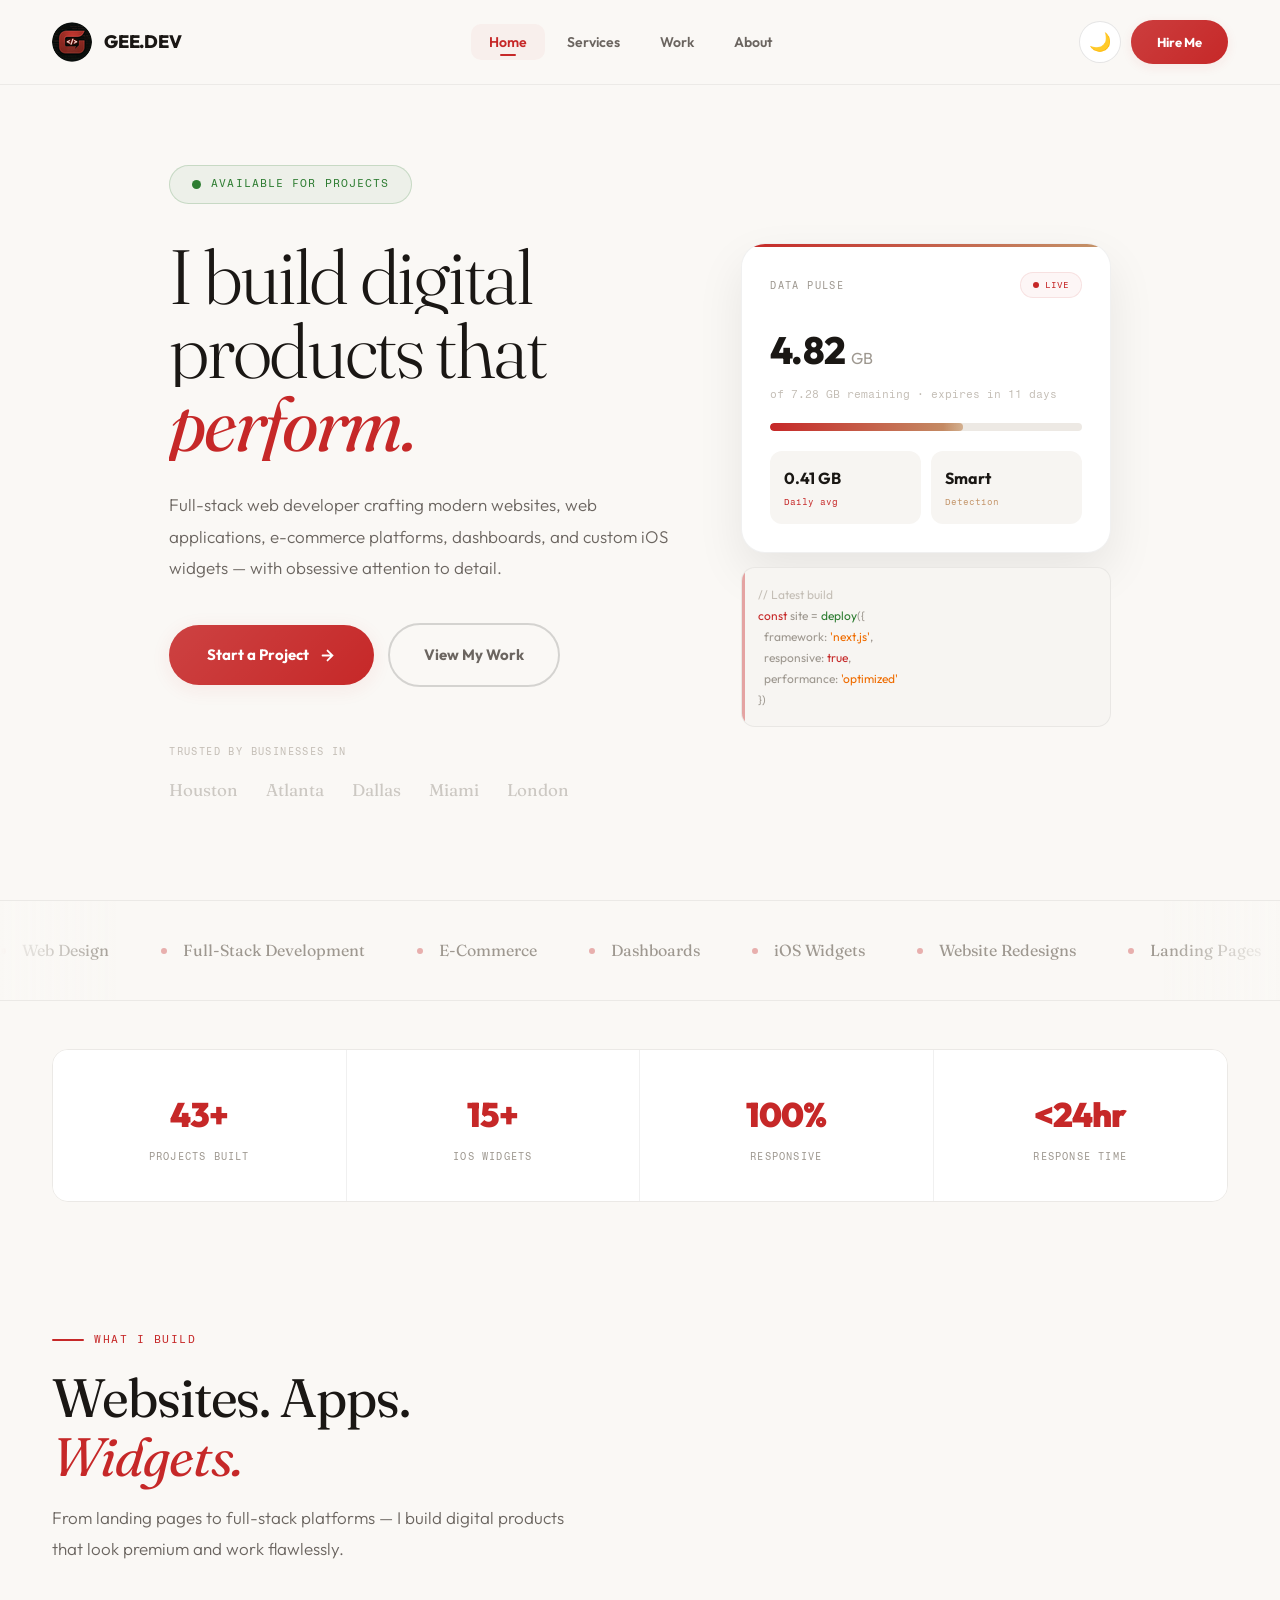
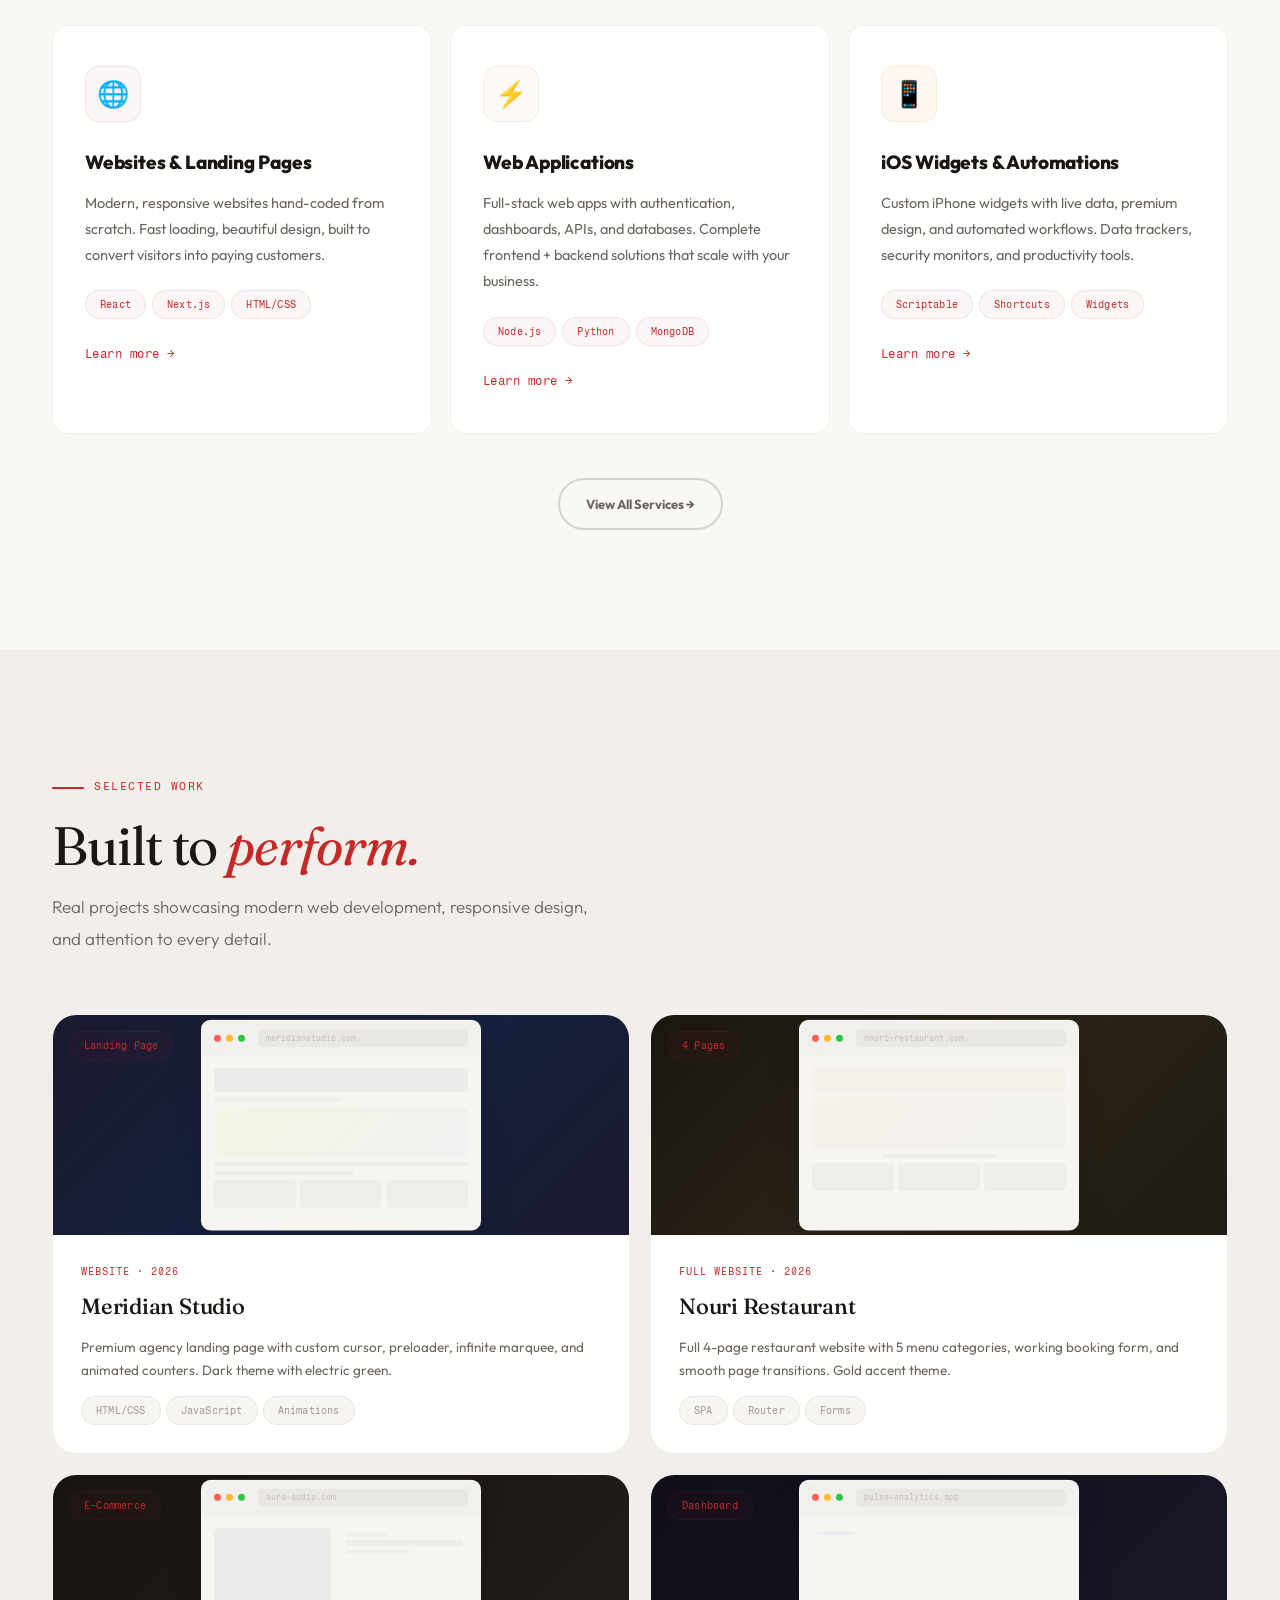
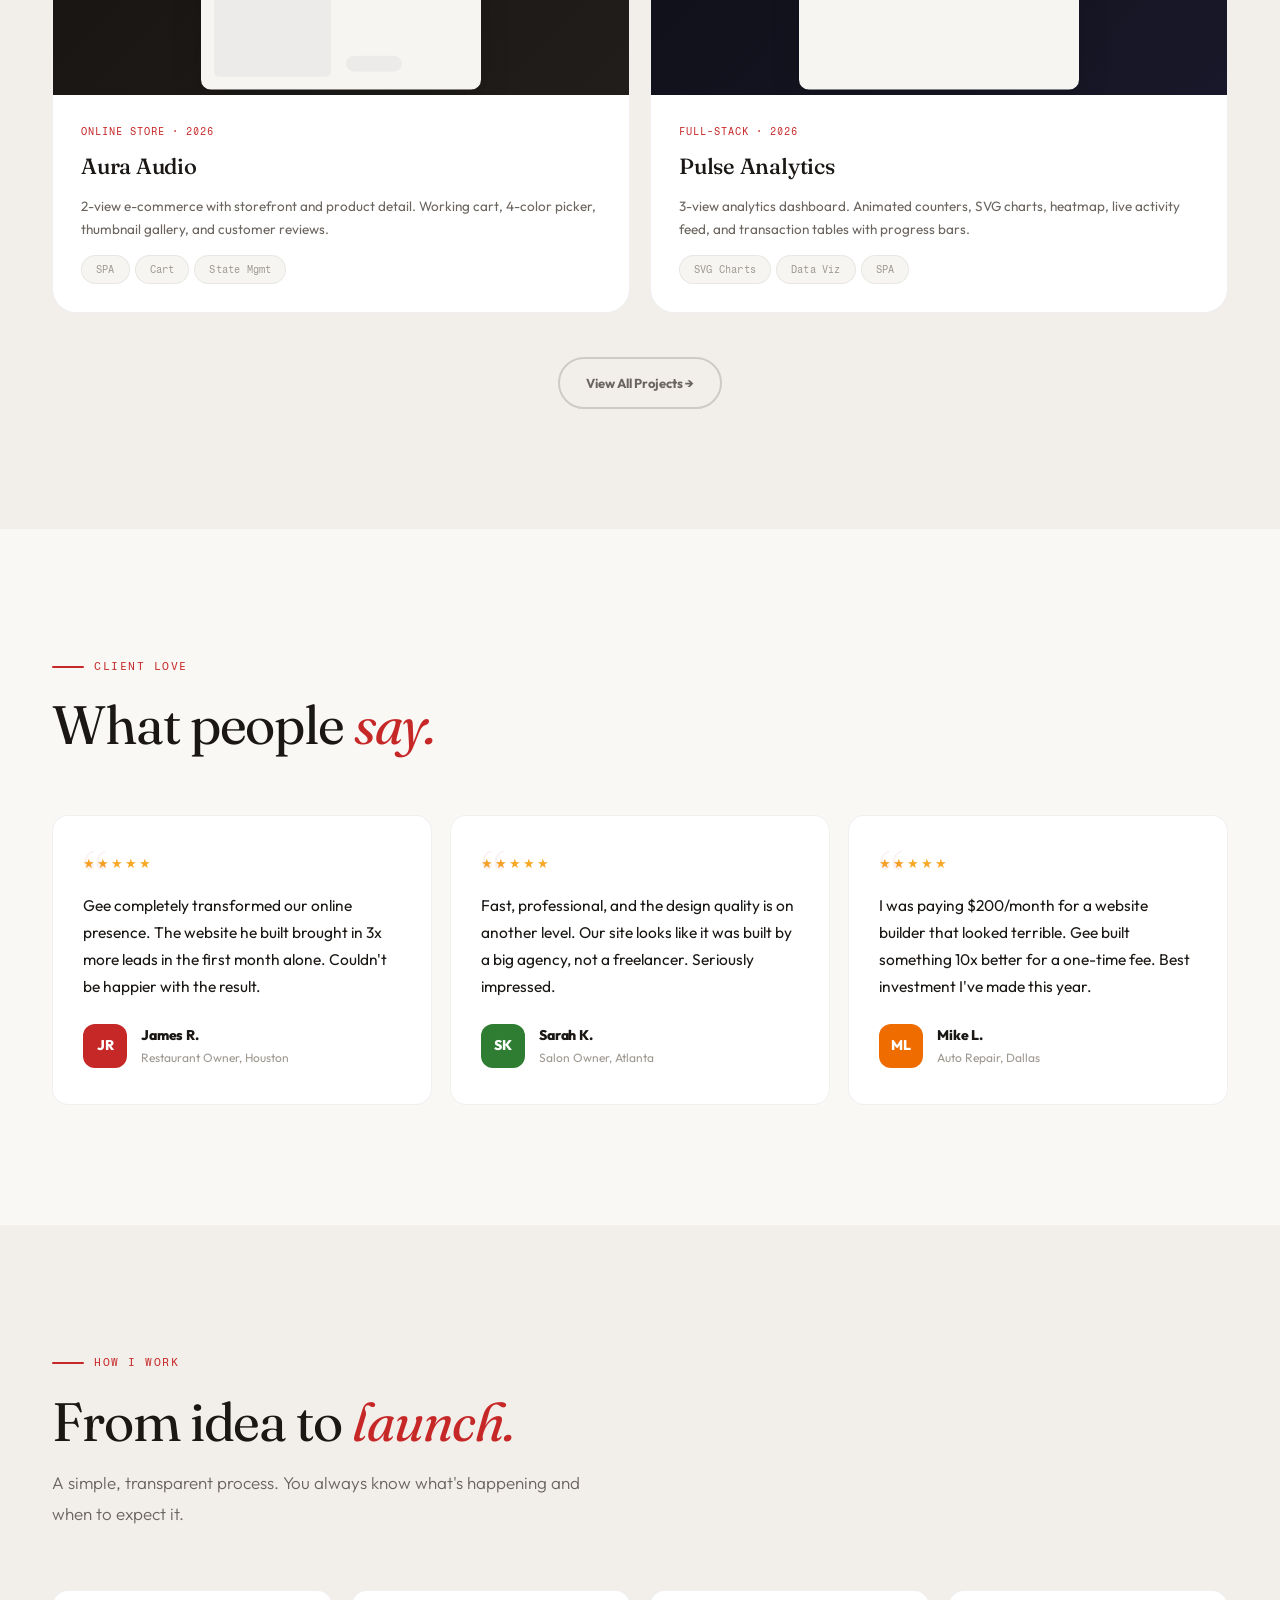
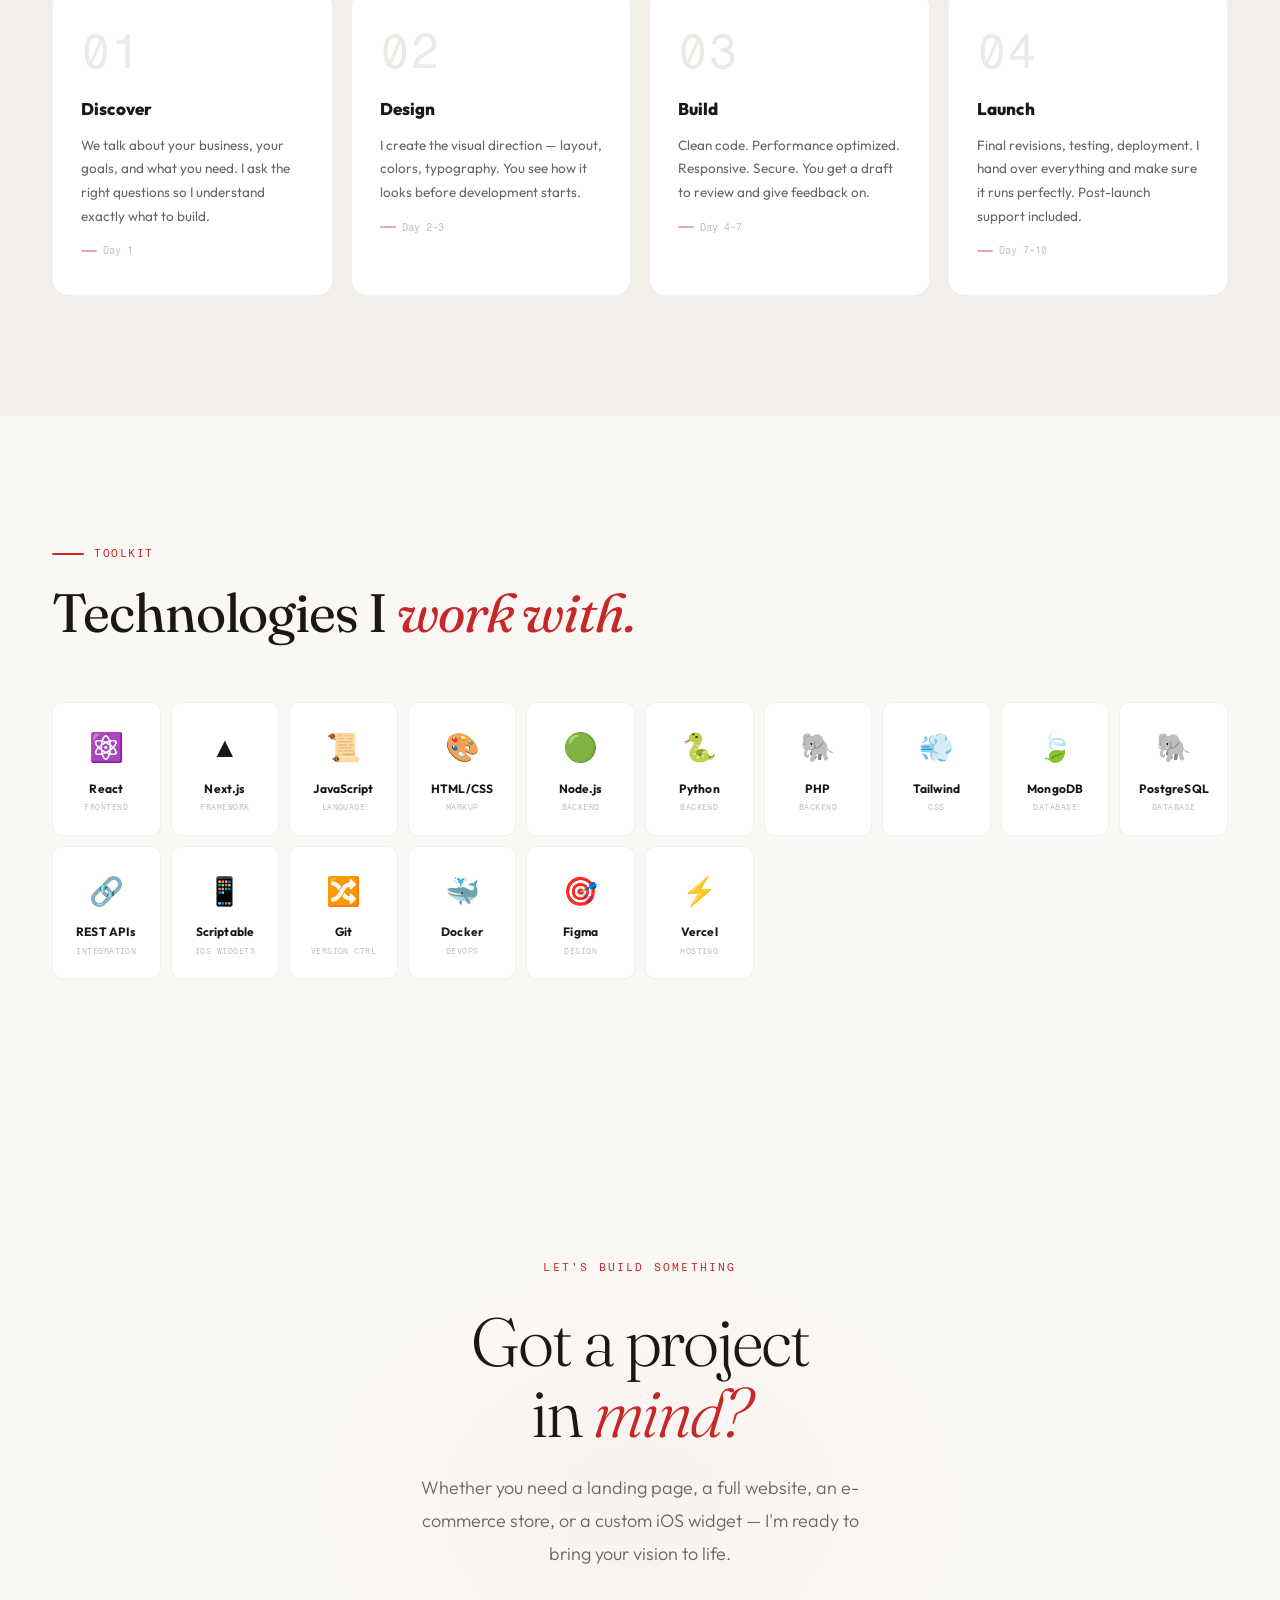
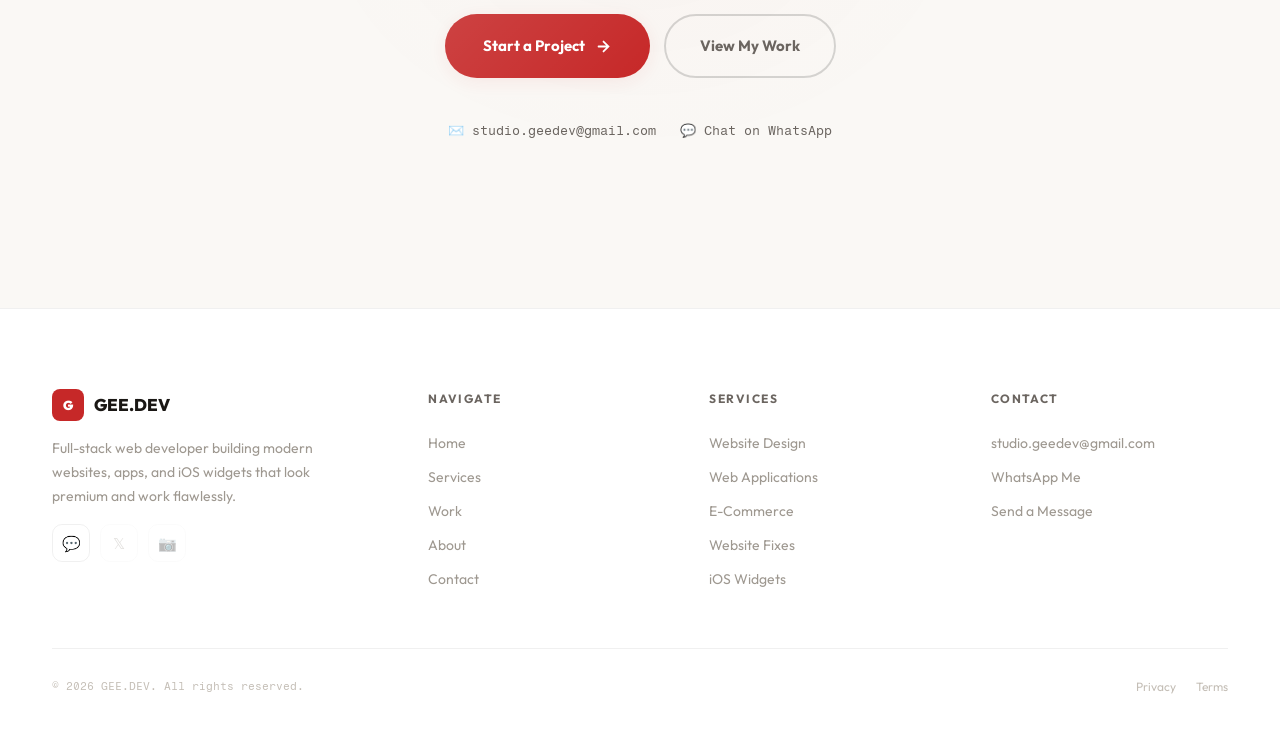
==== commit 42063e26: "<div class="wrap page-enter"> move" ====
--- a/index.html
+++ b/index.html
@@ -291,7 +291,8 @@
 </head>
 <body>
 <div class="ambient"><div class="ambient-orb orb-1"></div><div class="ambient-orb orb-2"></div><div class="ambient-orb orb-3"></div></div>
-<div class="wrap page-enter">
+
+
 
 <nav class="nav" id="nav"><div class="nav-inner">
 <a href="index.html" class="nav-logo"><div class="nav-logo-icon">G</div><span class="nav-logo-text">GEE.DEV</span></a>
@@ -316,6 +317,9 @@
 <a href="contact.html" class="mobile-cta">Hire Me</a>
 <button class="mobile-theme" id="mobileTheme"><span class="theme-icon">🌙</span></button>
 </div>
+
+<div class="wrap page-enter">
+
 
 <section class="hero"><div class="container"><div class="hero-grid">
 <div class="hero-content">
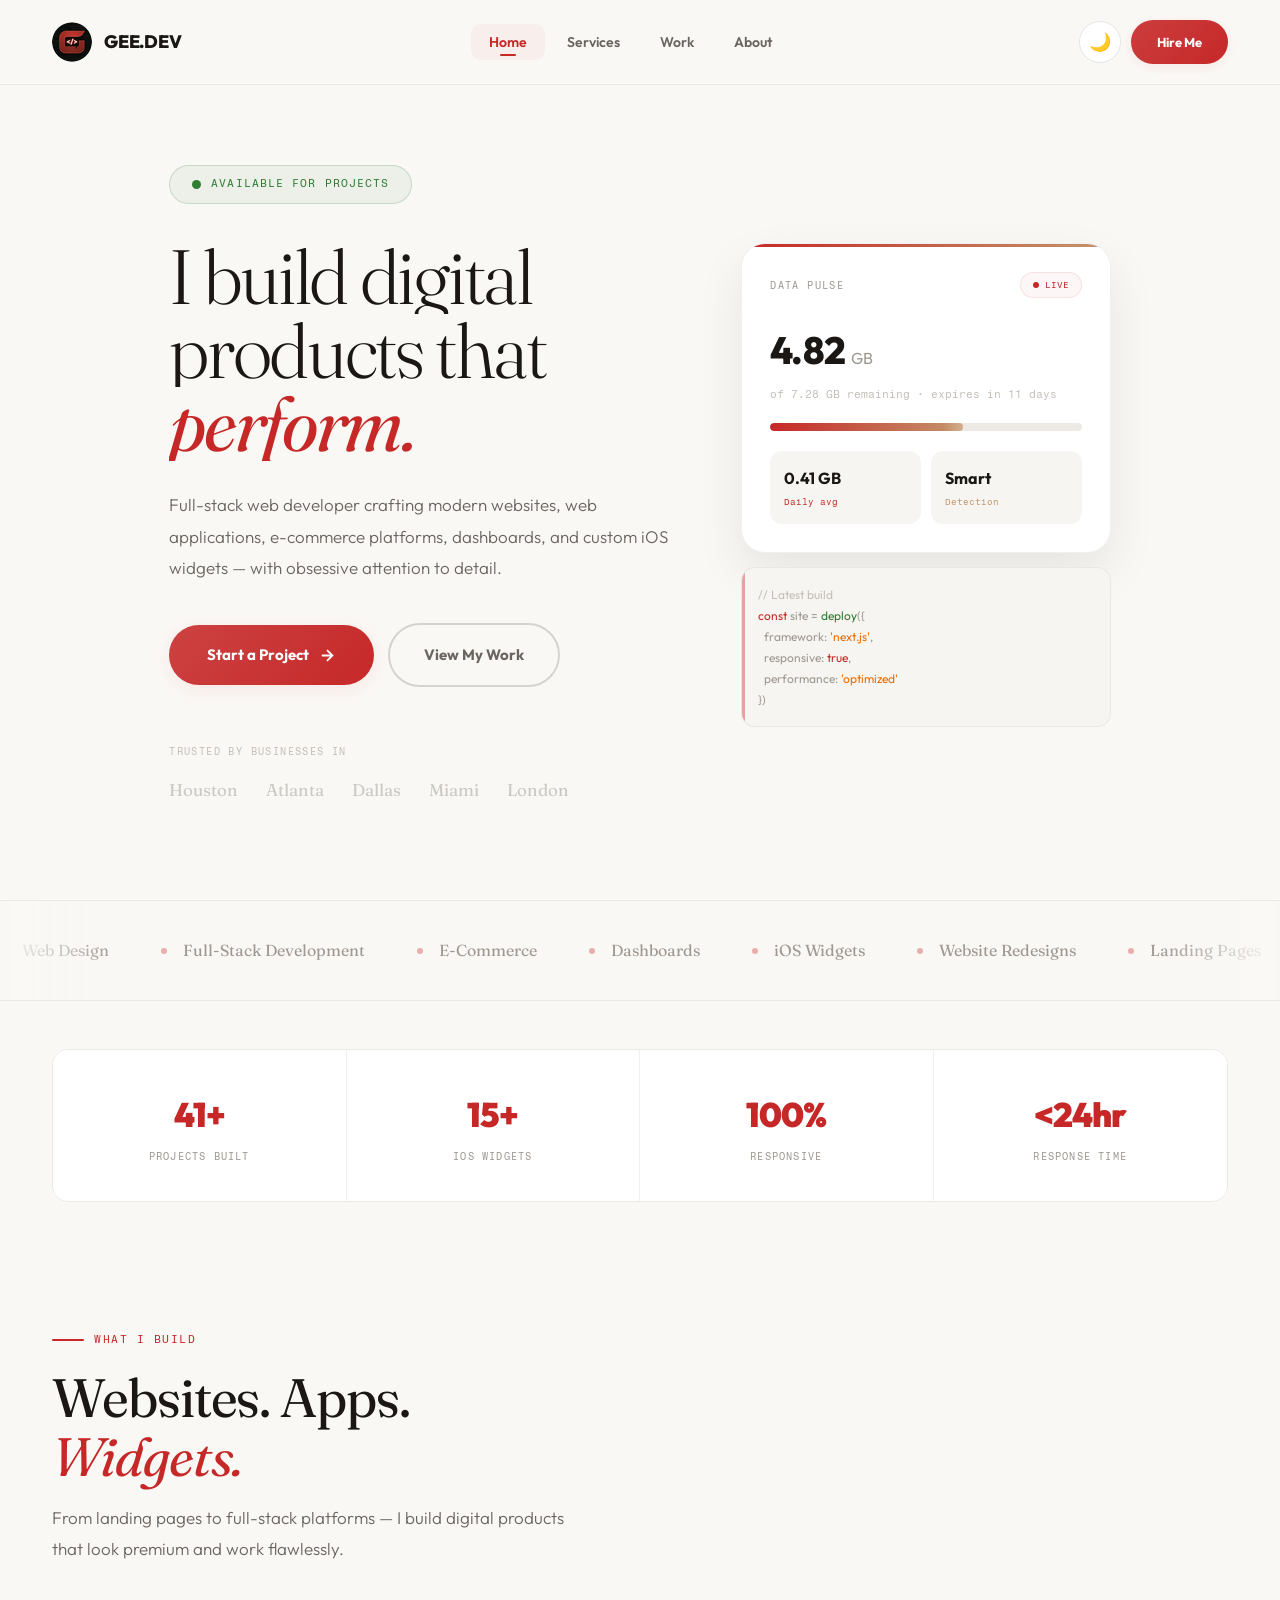
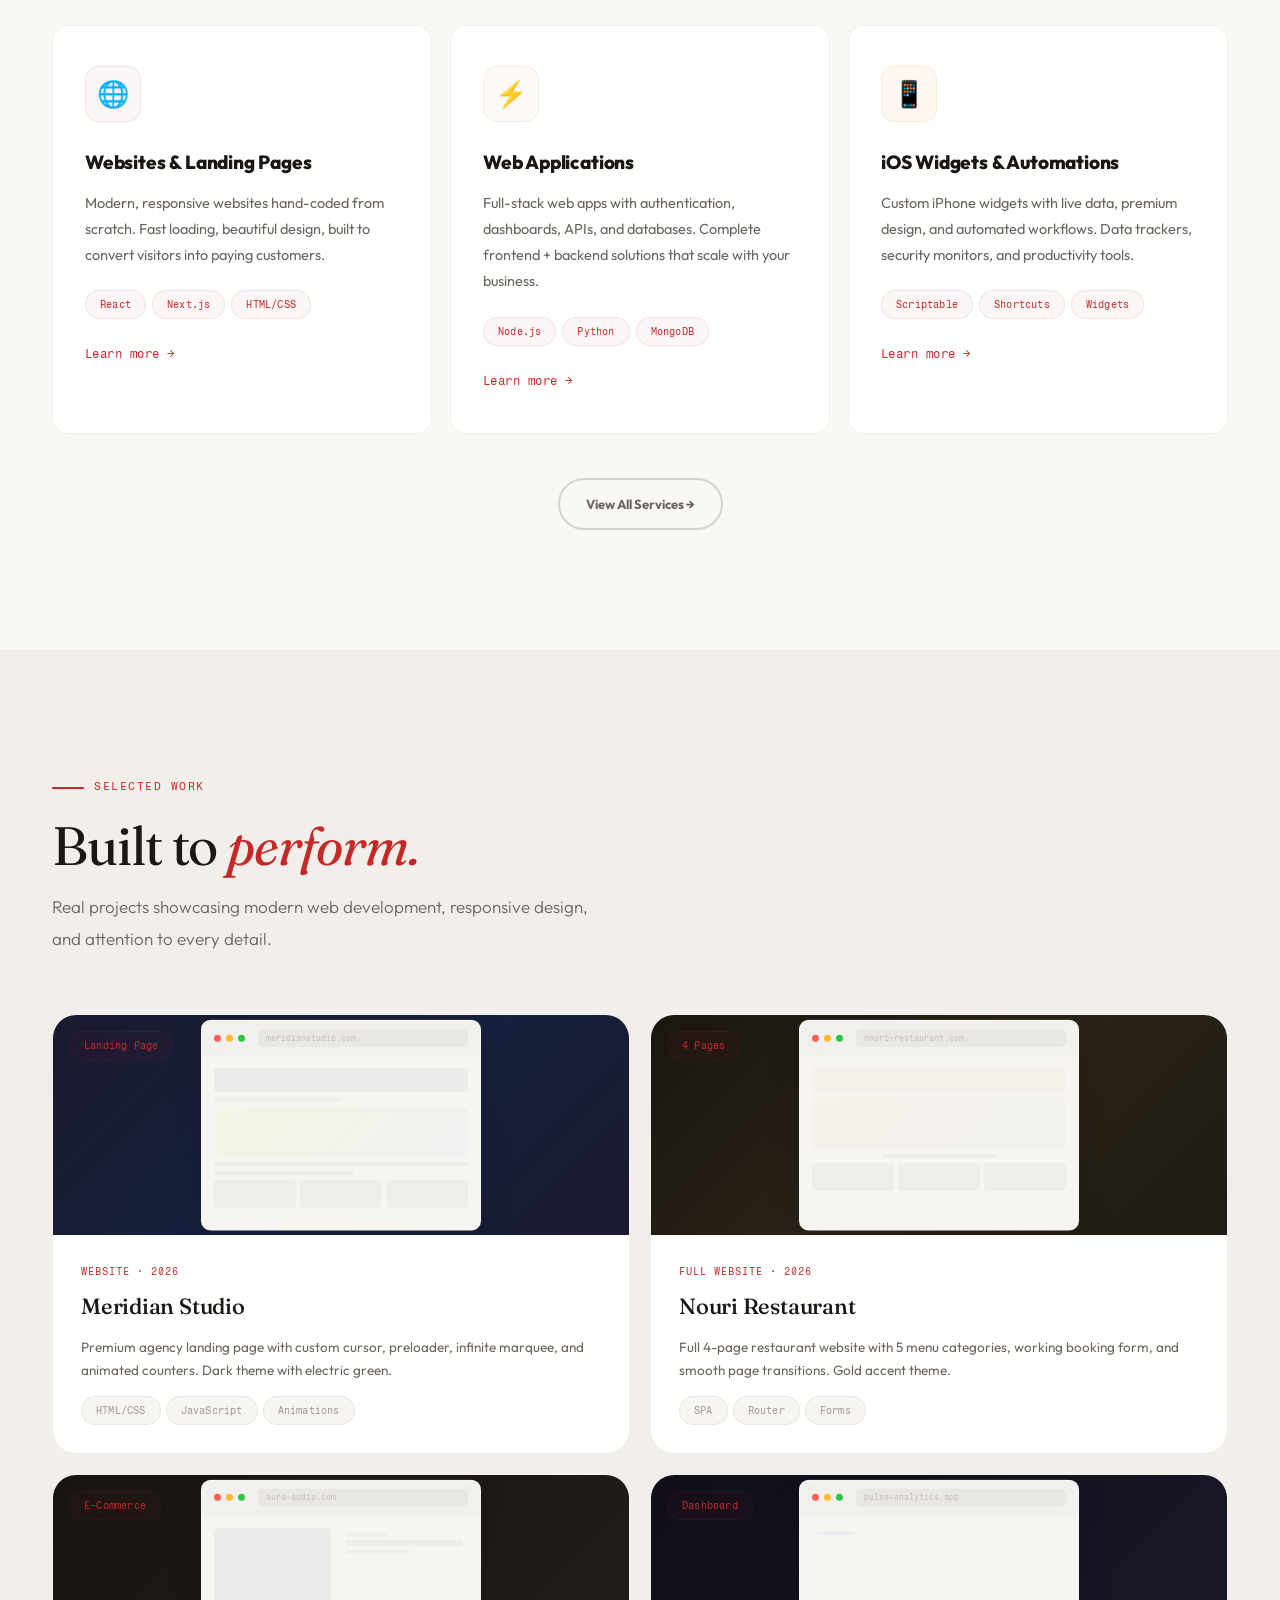
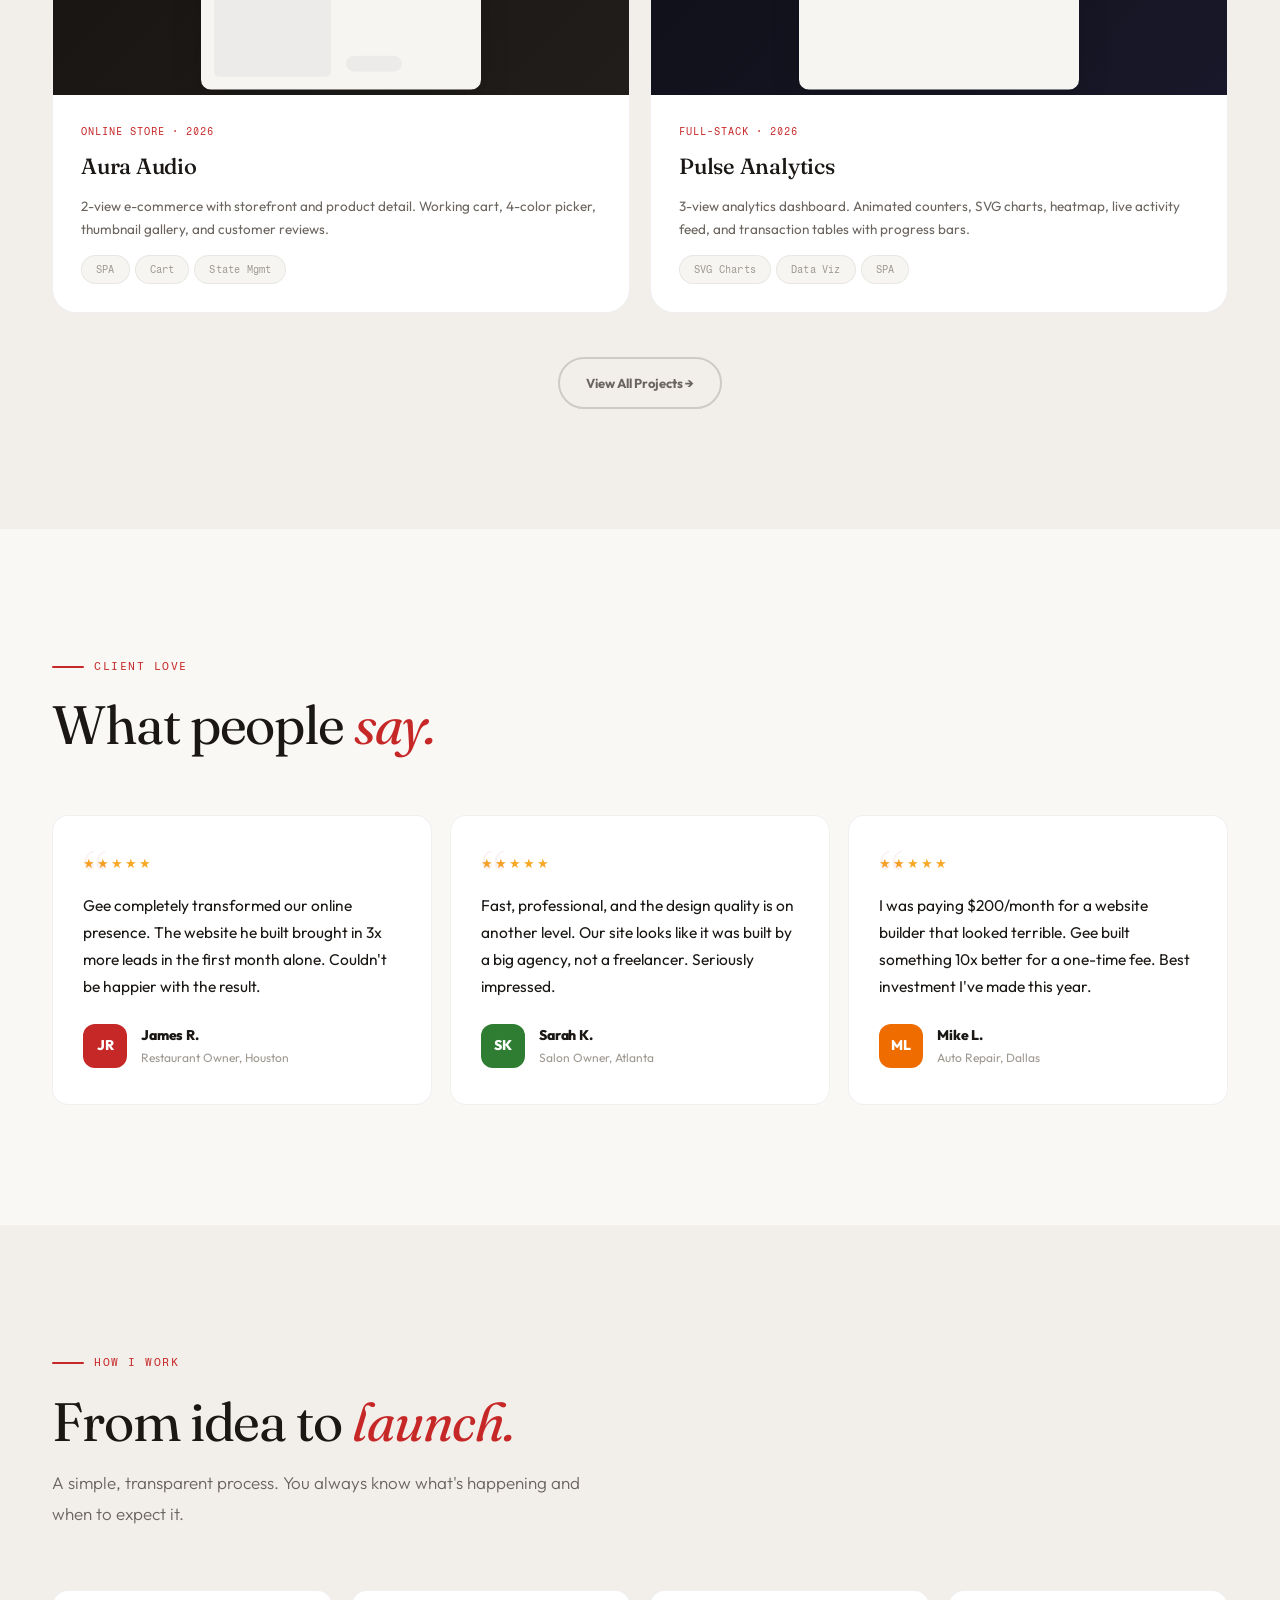
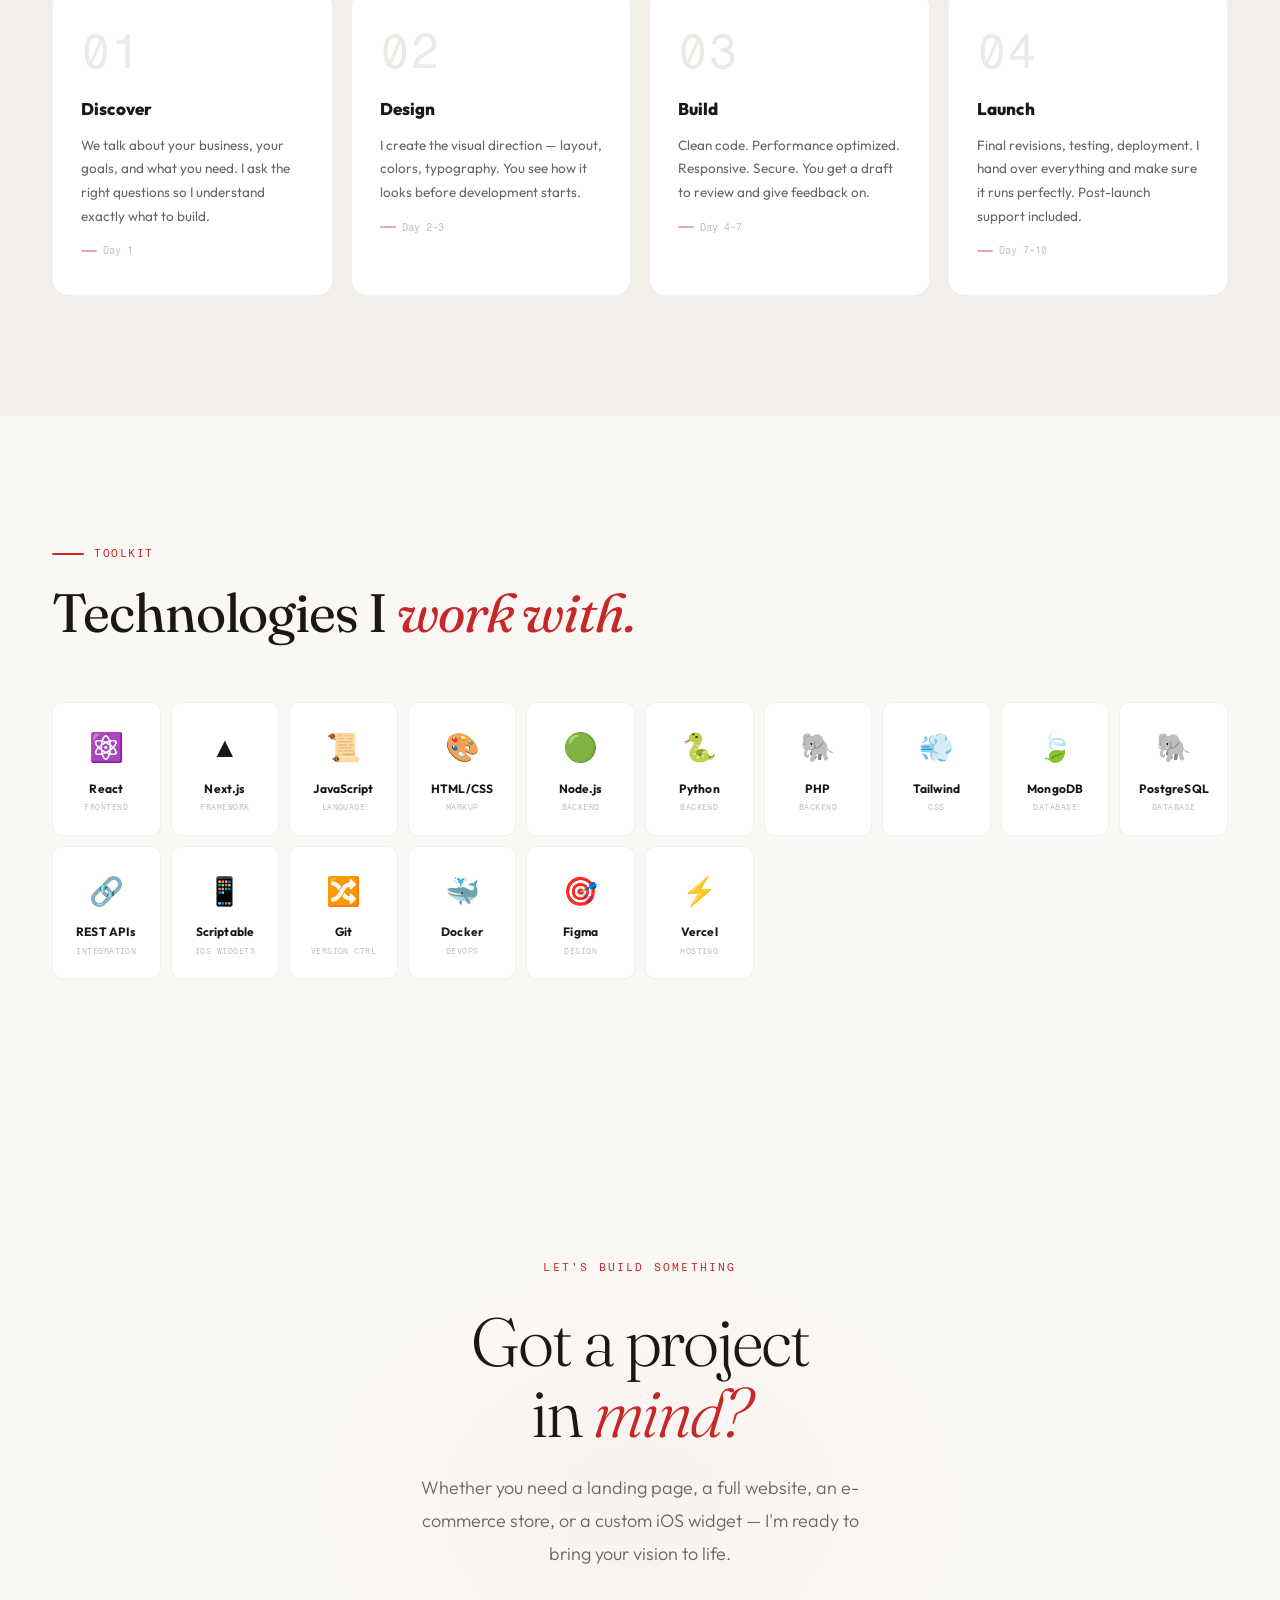
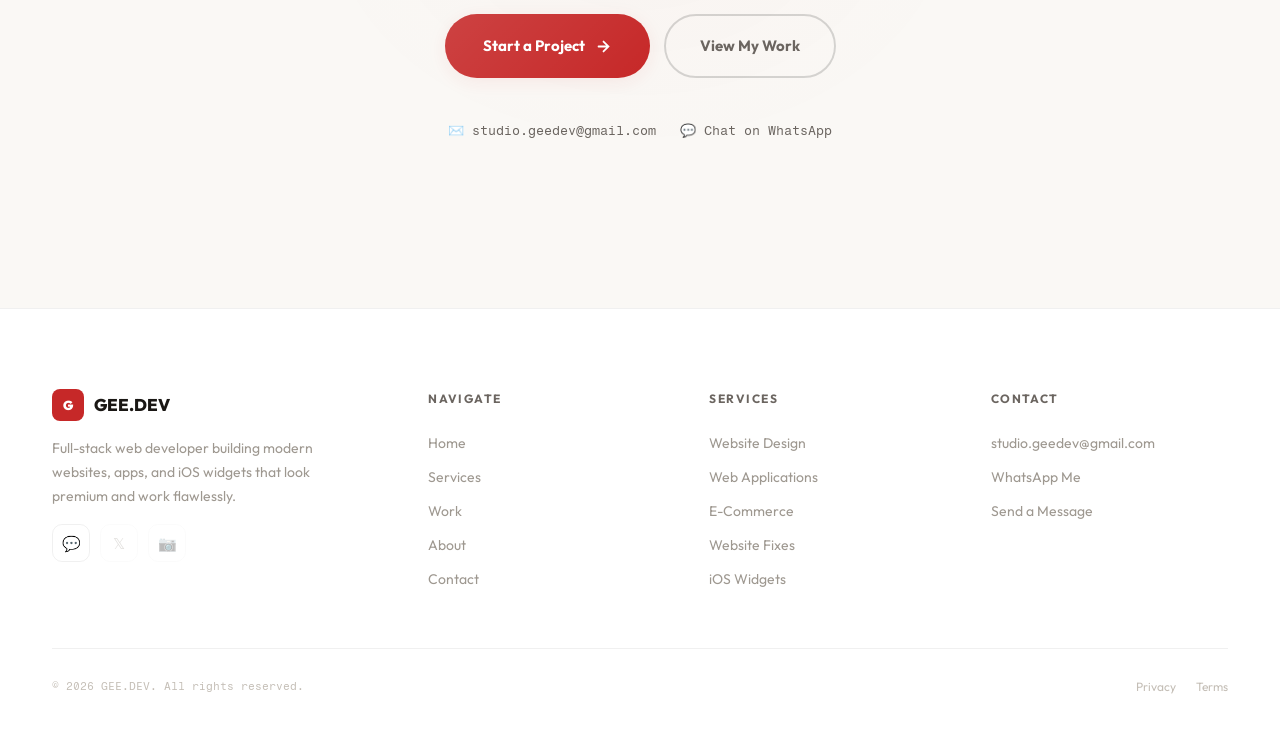
==== commit 81fd11f3: "nav-plus +" ====
--- a/index.html
+++ b/index.html
@@ -8,6 +8,9 @@
 <link rel="preconnect" href="https://fonts.googleapis.com">
 <link rel="preconnect" href="https://fonts.gstatic.com" crossorigin>
 <link href="https://fonts.googleapis.com/css2?family=Fraunces:ital,opsz,wght@0,9..144,300;0,9..144,400;0,9..144,500;0,9..144,600;0,9..144,700;1,9..144,300;1,9..144,400;1,9..144,500&family=Outfit:wght@200;300;400;500;600;700;800;900&family=Fragment+Mono:wght@400&display=swap" rel="stylesheet">
+<link rel="stylesheet" href="nav-plus.css">
+
+
 <style>
 *,*::before,*::after{margin:0;padding:0;box-sizing:border-box}
 :root{
@@ -550,5 +553,7 @@
 </script>
 <script src="menu.js"></script>
 <script src="logo.js"></script>
+<script src="nav-plus.js"></script>
+
 </body>
 </html>
--- a/nav-plus.css
+++ b/nav-plus.css
@@ -0,0 +1,89 @@
+/* NAV BASE */
+
+.nav{
+position:fixed;
+top:0;
+left:0;
+right:0;
+z-index:1000;
+
+padding:28px 0;
+
+background:transparent;
+border-bottom:1px solid transparent;
+
+transition:
+padding .35s cubic-bezier(.4,0,.2,1),
+background .35s cubic-bezier(.4,0,.2,1),
+box-shadow .35s cubic-bezier(.4,0,.2,1),
+border-color .35s,
+transform .35s cubic-bezier(.4,0,.2,1);
+}
+
+
+/* NAV SCROLL STATE */
+
+.nav.scrolled{
+padding:14px 0;
+
+background:var(--nav-bg);
+
+backdrop-filter:blur(20px);
+-webkit-backdrop-filter:blur(20px);
+
+border-bottom:1px solid var(--border);
+
+box-shadow:0 6px 24px rgba(0,0,0,.05);
+}
+
+
+/* AUTO HIDE */
+
+.nav.hidden{
+transform:translateY(-100%);
+}
+
+
+/* LINK HOVER */
+
+.nav-links a{
+position:relative;
+padding-bottom:6px;
+}
+
+.nav-links a::after{
+content:"";
+position:absolute;
+left:0;
+bottom:0;
+
+width:0;
+height:2px;
+
+background:var(--accent);
+
+transition:width .35s ease;
+}
+
+.nav-links a:hover::after{
+width:100%;
+}
+
+
+/* MOBILE MENU */
+
+.mobile-menu{
+opacity:0;
+transform:translateY(-20px);
+pointer-events:none;
+
+transition:
+opacity .35s ease,
+transform .35s ease;
+}
+
+.mobile-menu.active{
+opacity:1;
+transform:translateY(0);
+pointer-events:auto;
+}
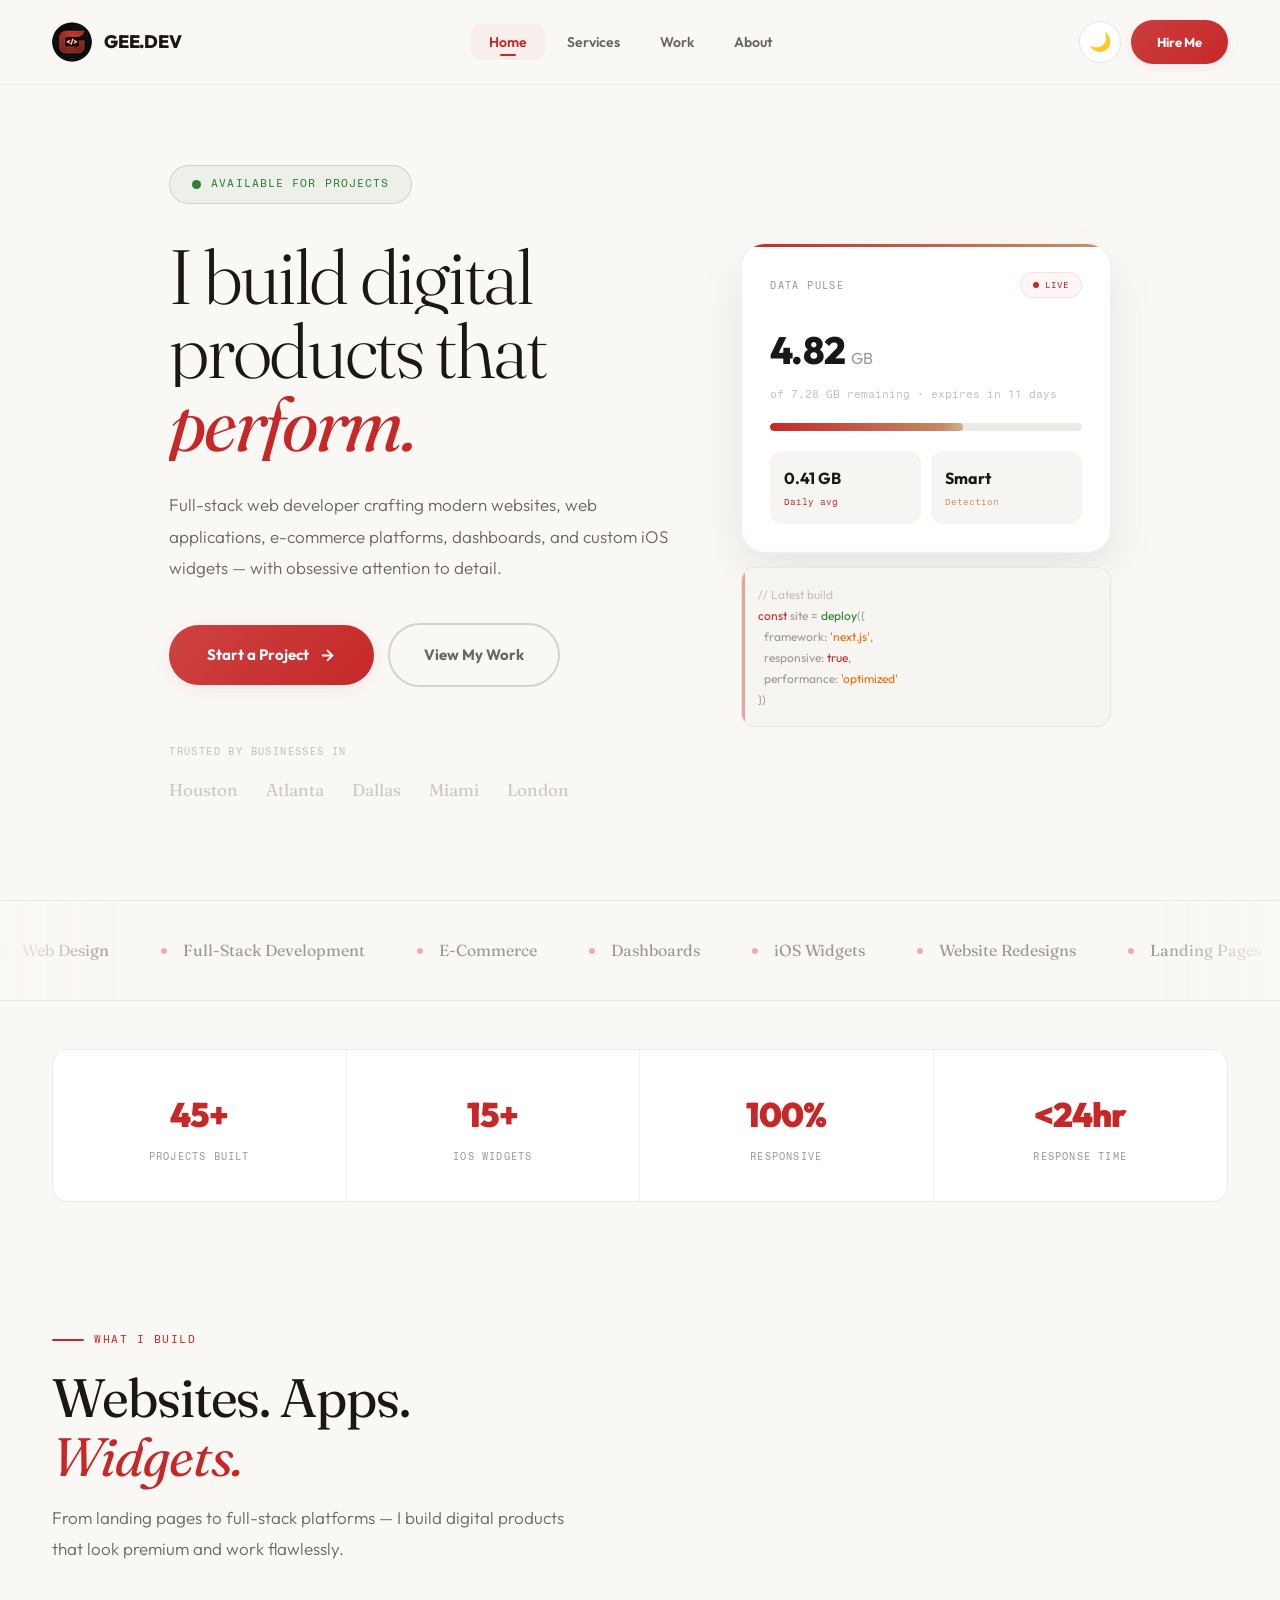
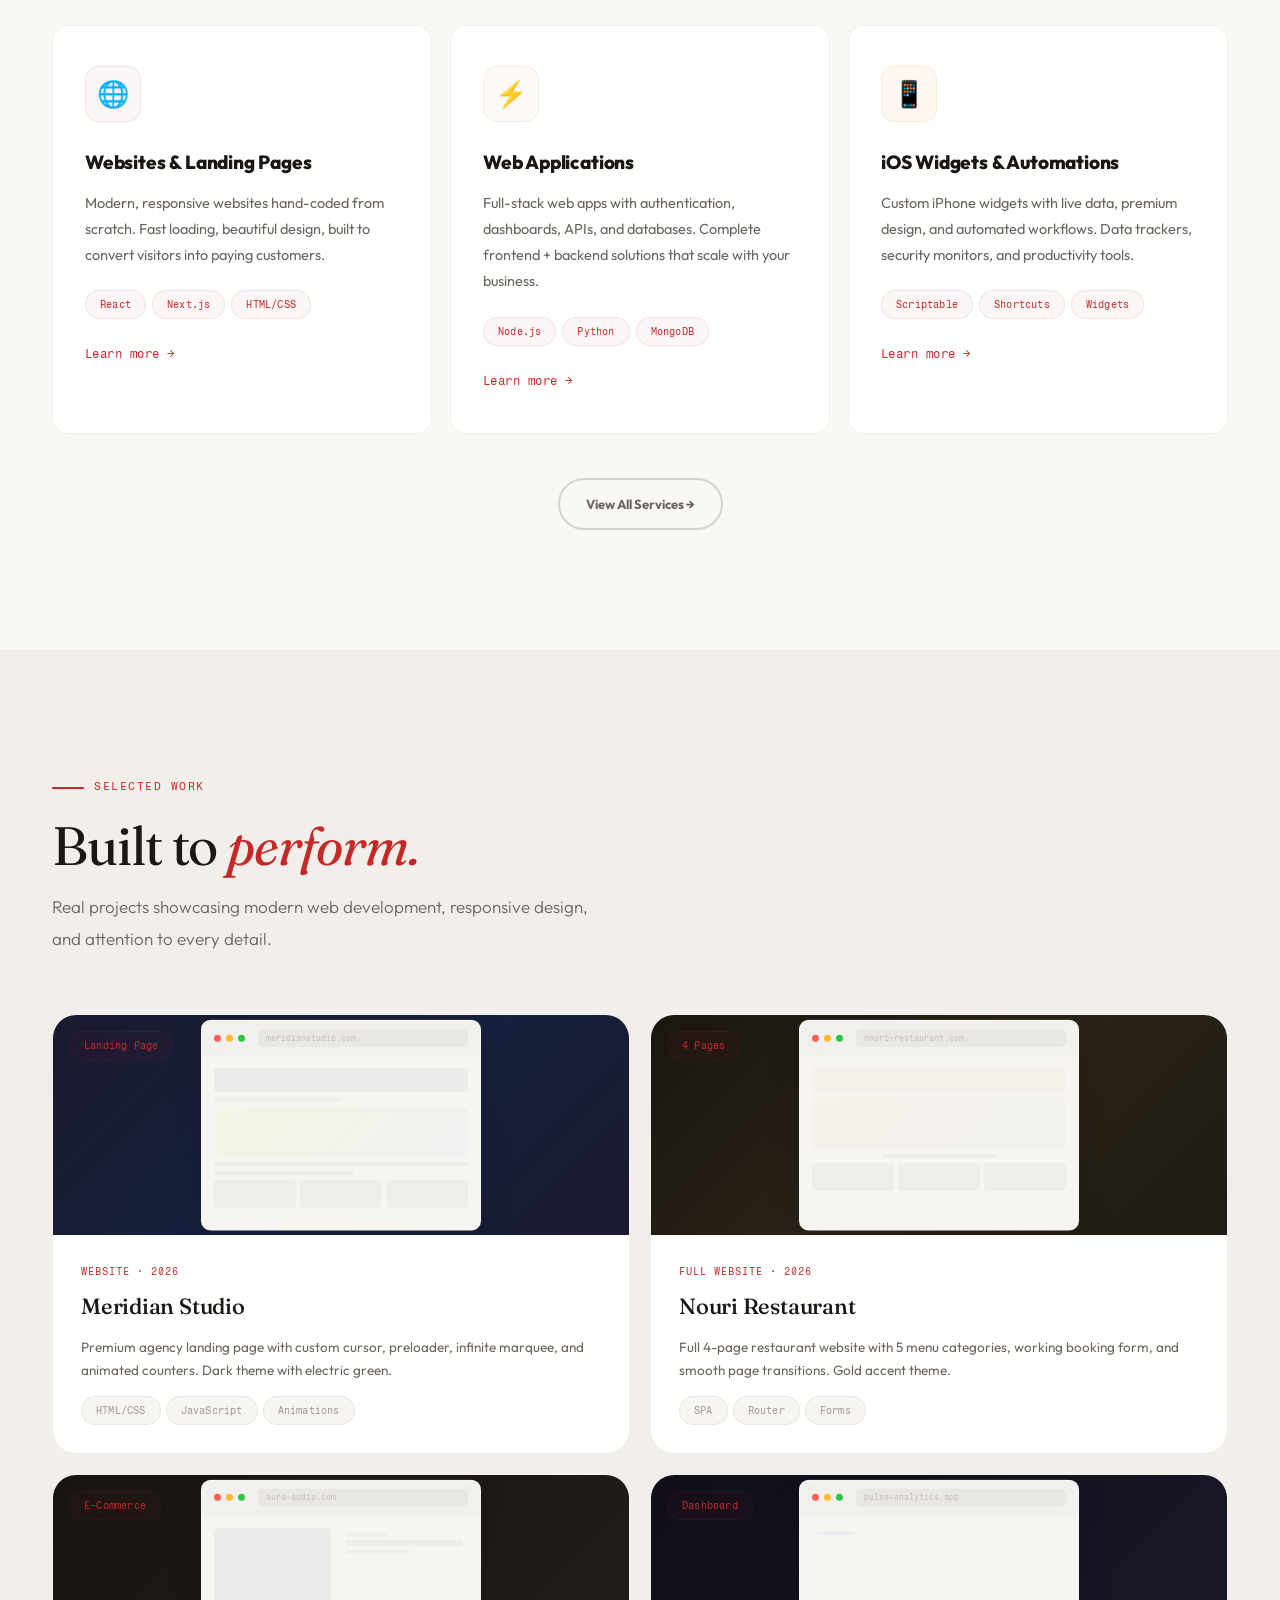
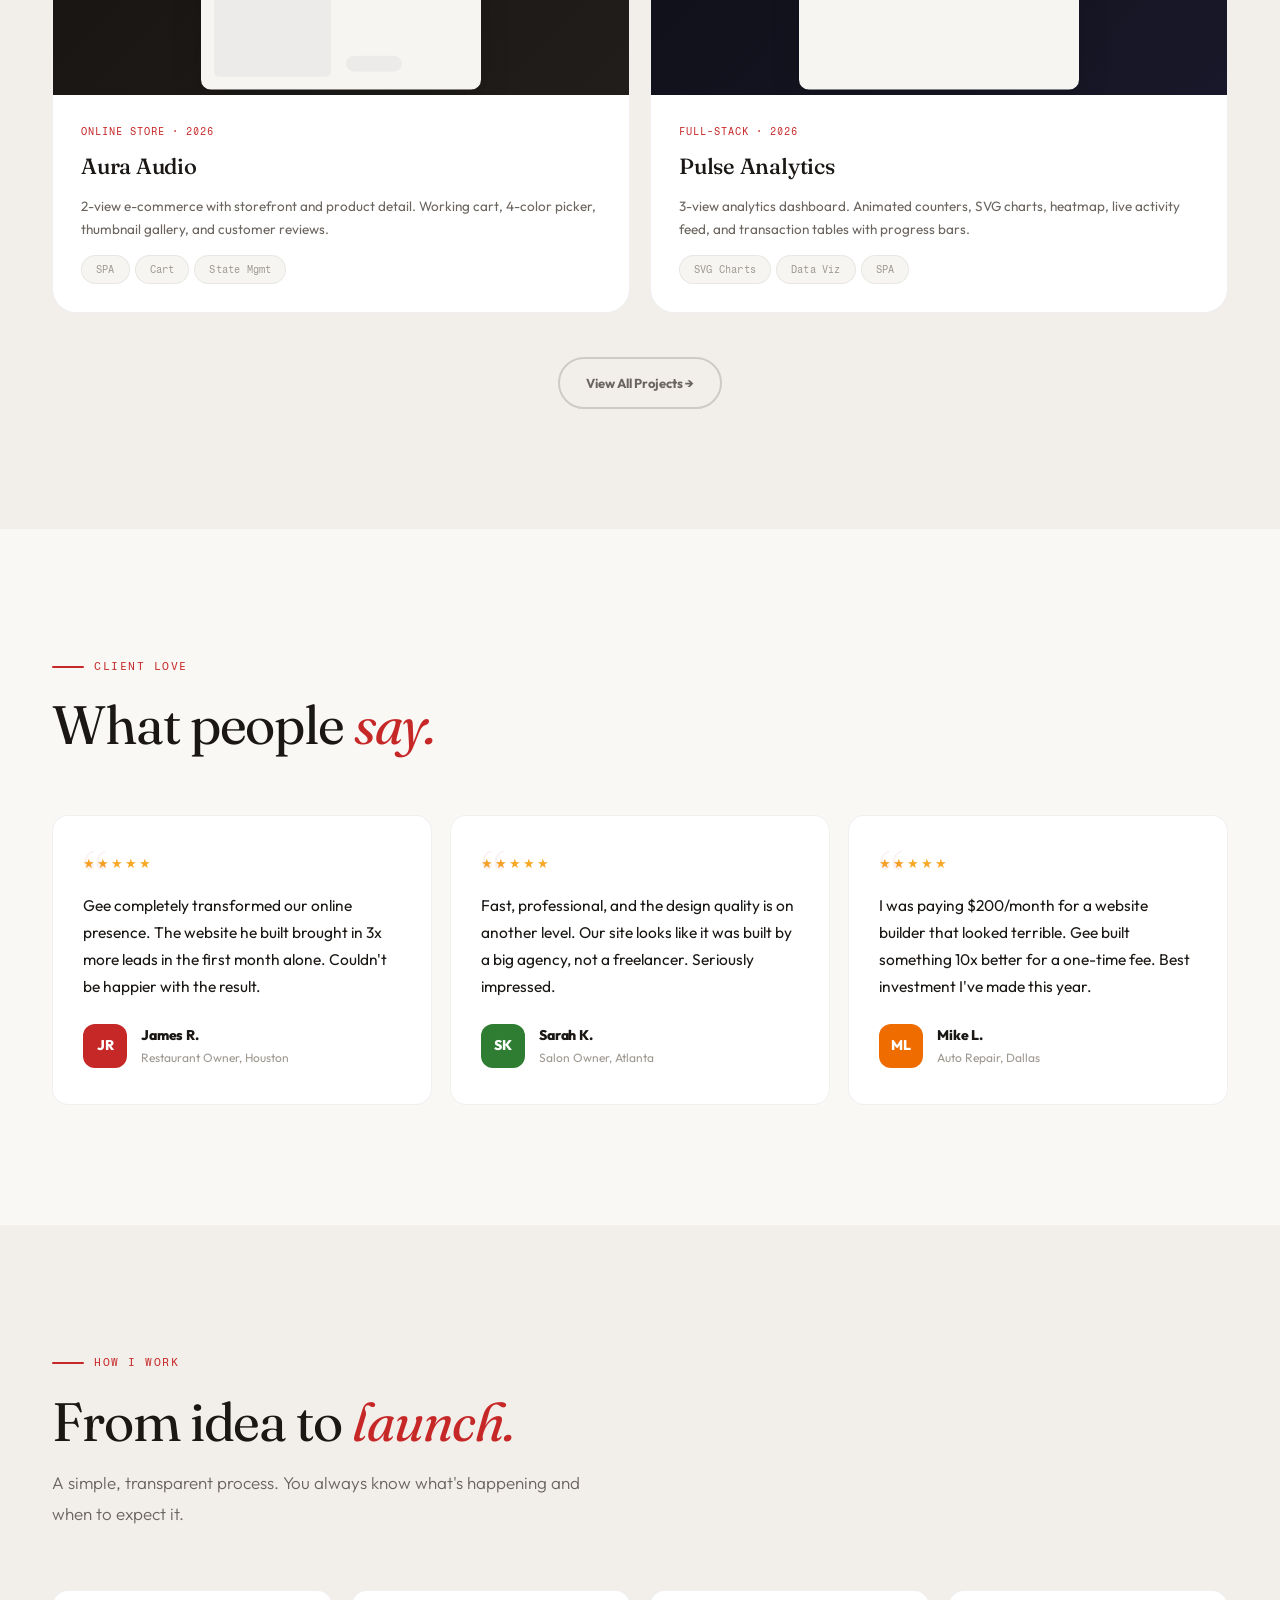
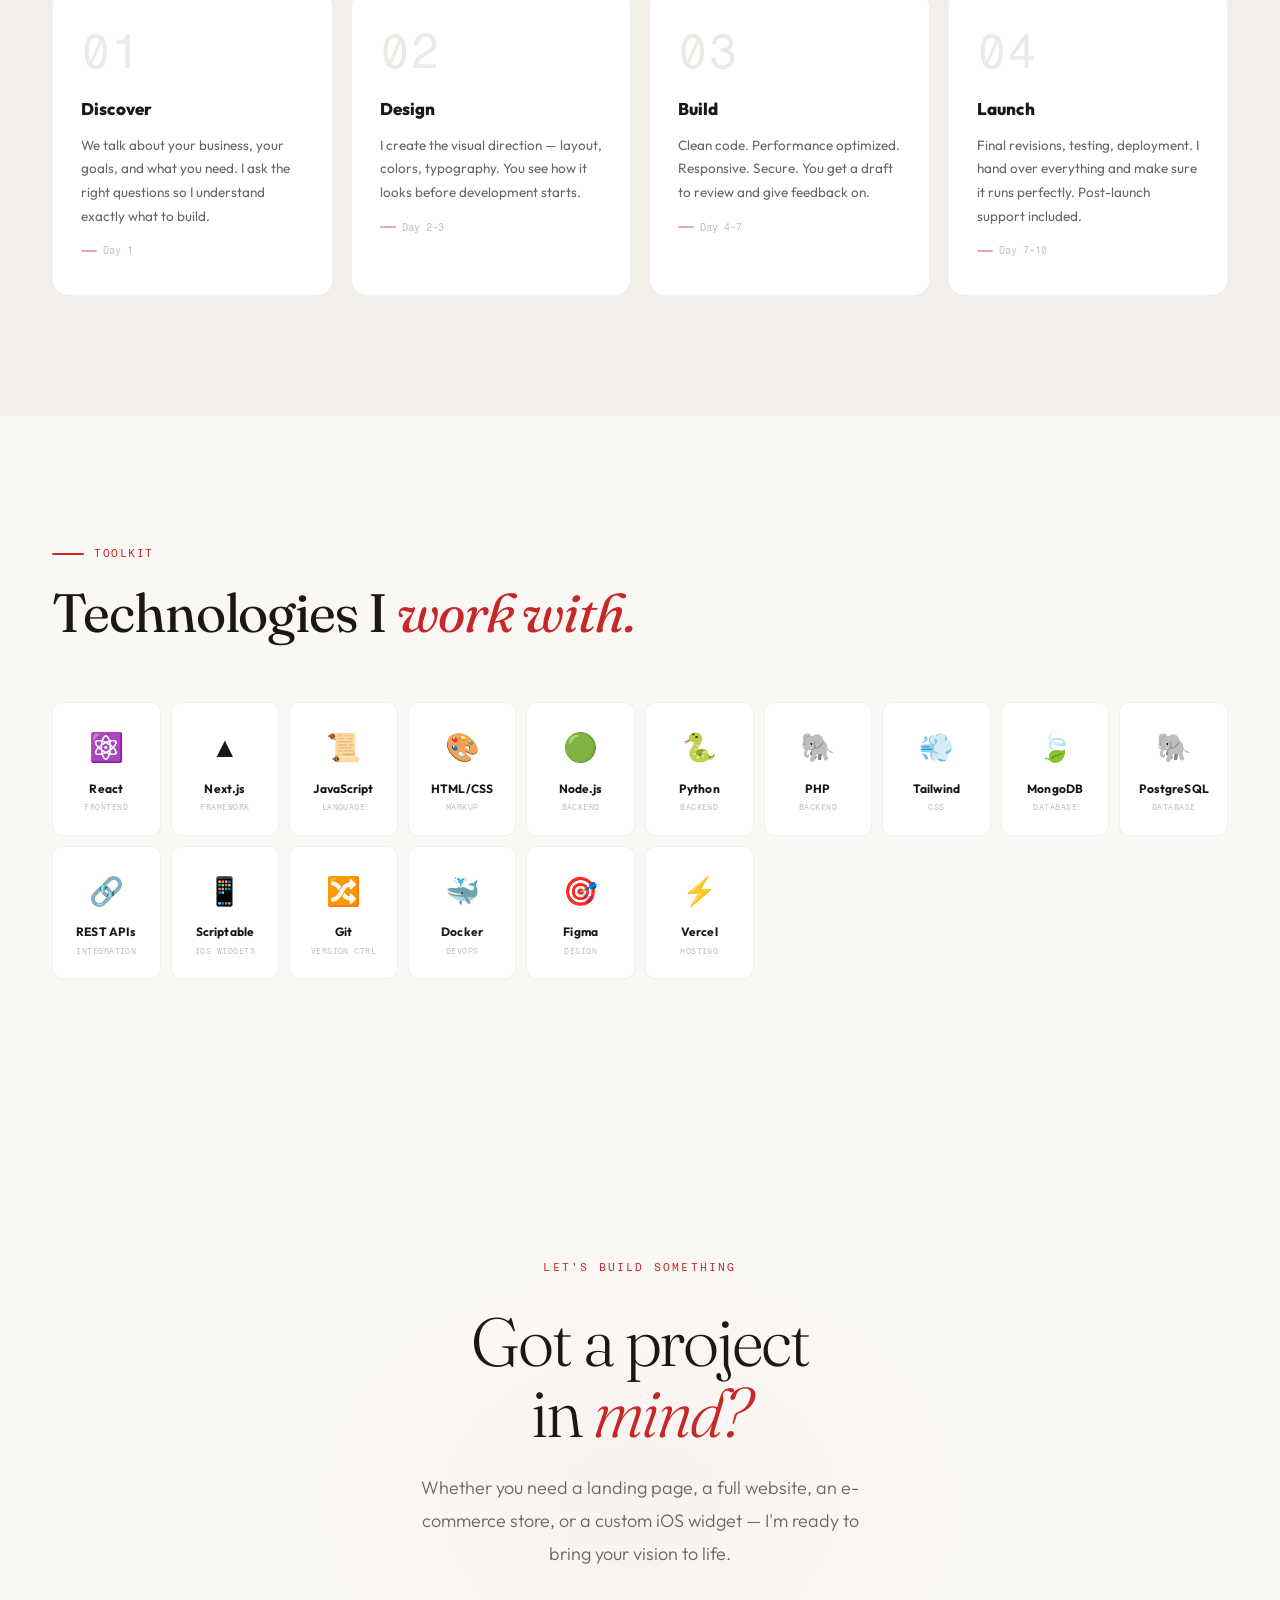
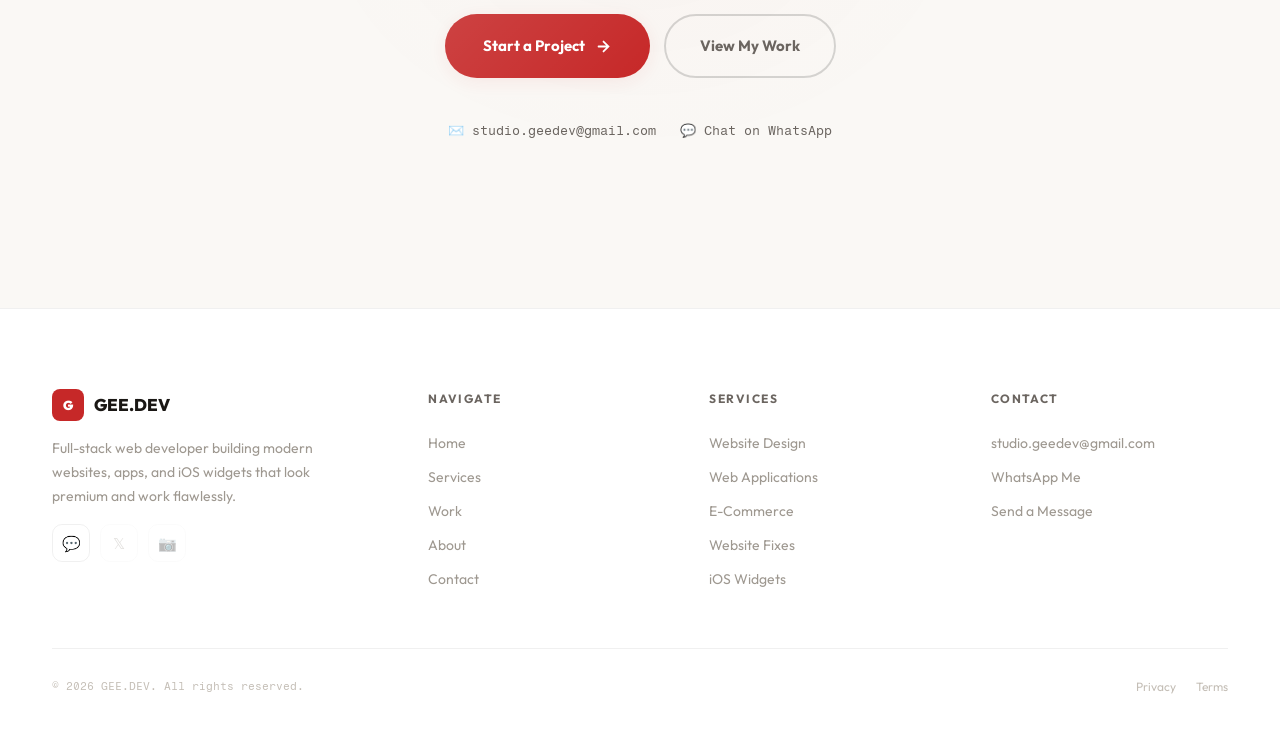
==== commit b17cea6f: "Add email-fix.js script to index.html" ====
--- a/index.html
+++ b/index.html
@@ -554,6 +554,8 @@
 <script src="menu.js"></script>
 <script src="logo.js"></script>
 <script src="nav-plus.js"></script>
+<script src="email-fix.js"></script>
+
 
 </body>
 </html>
